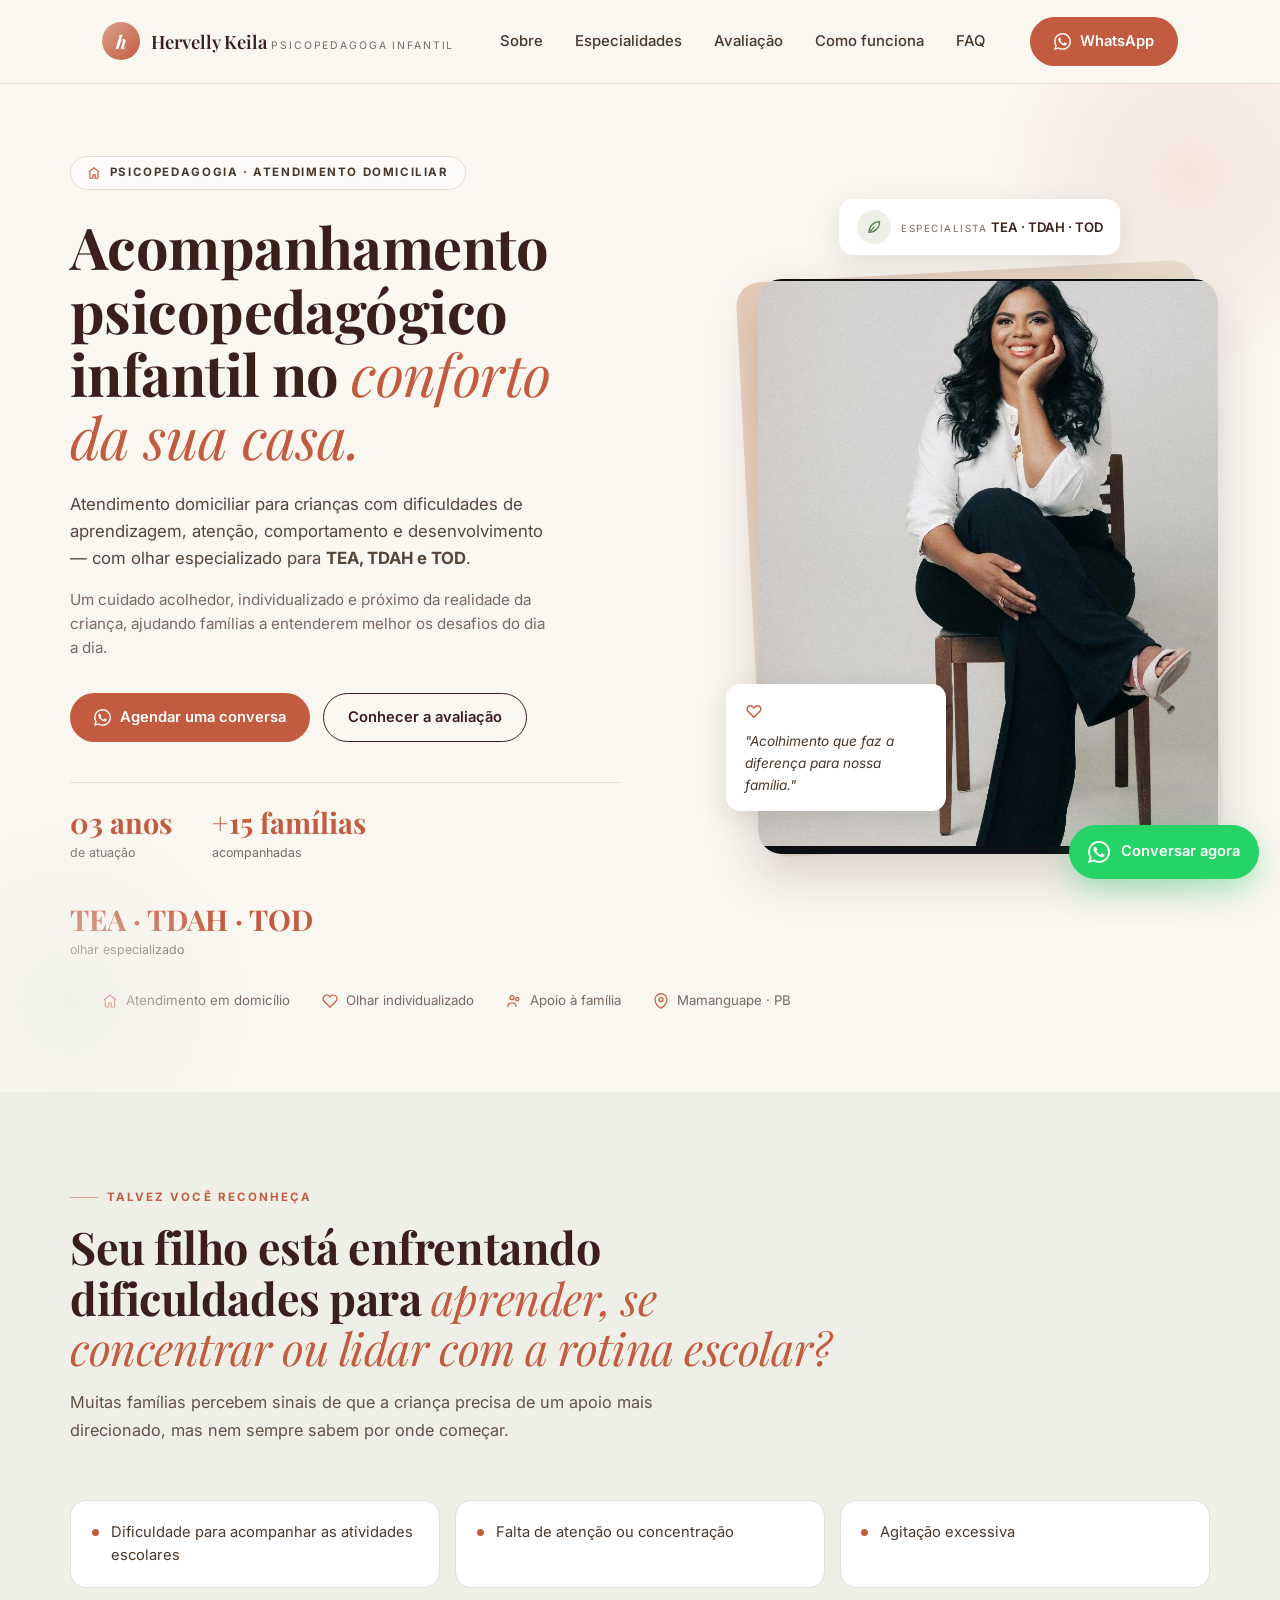
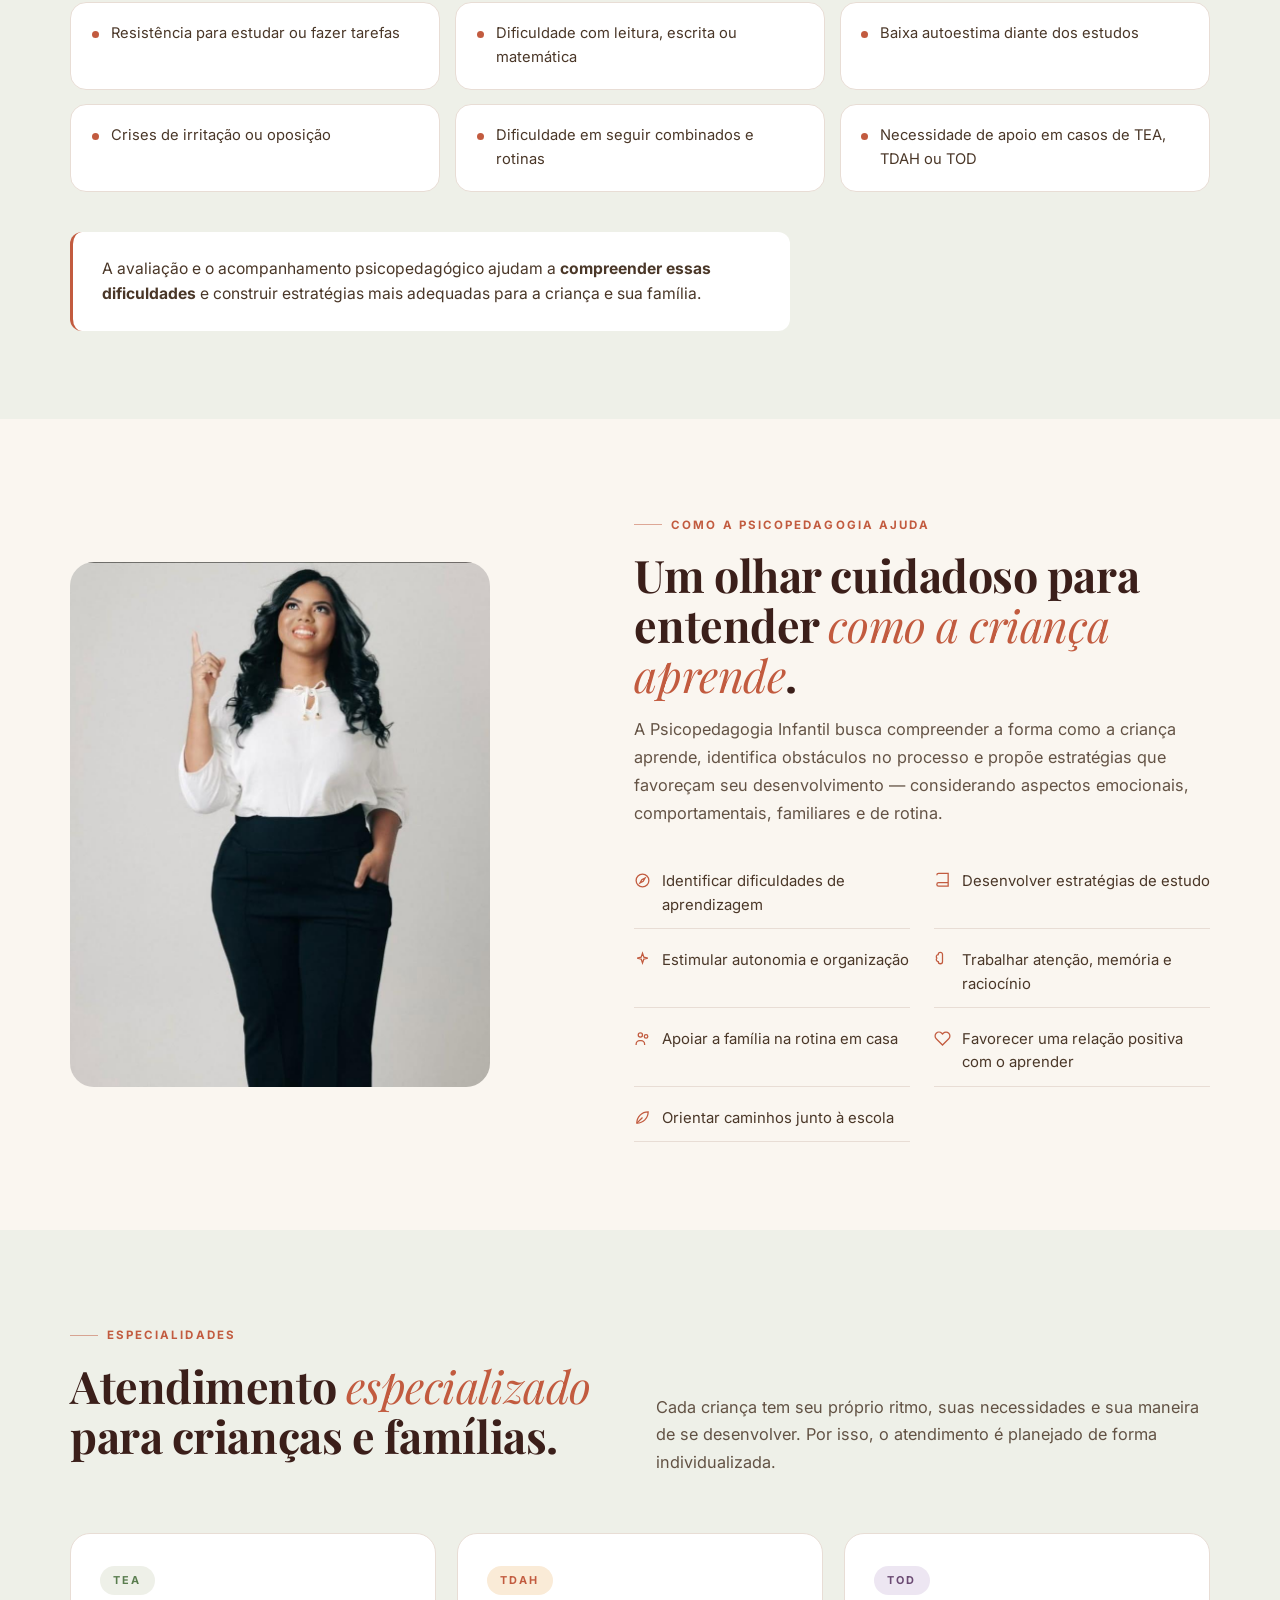
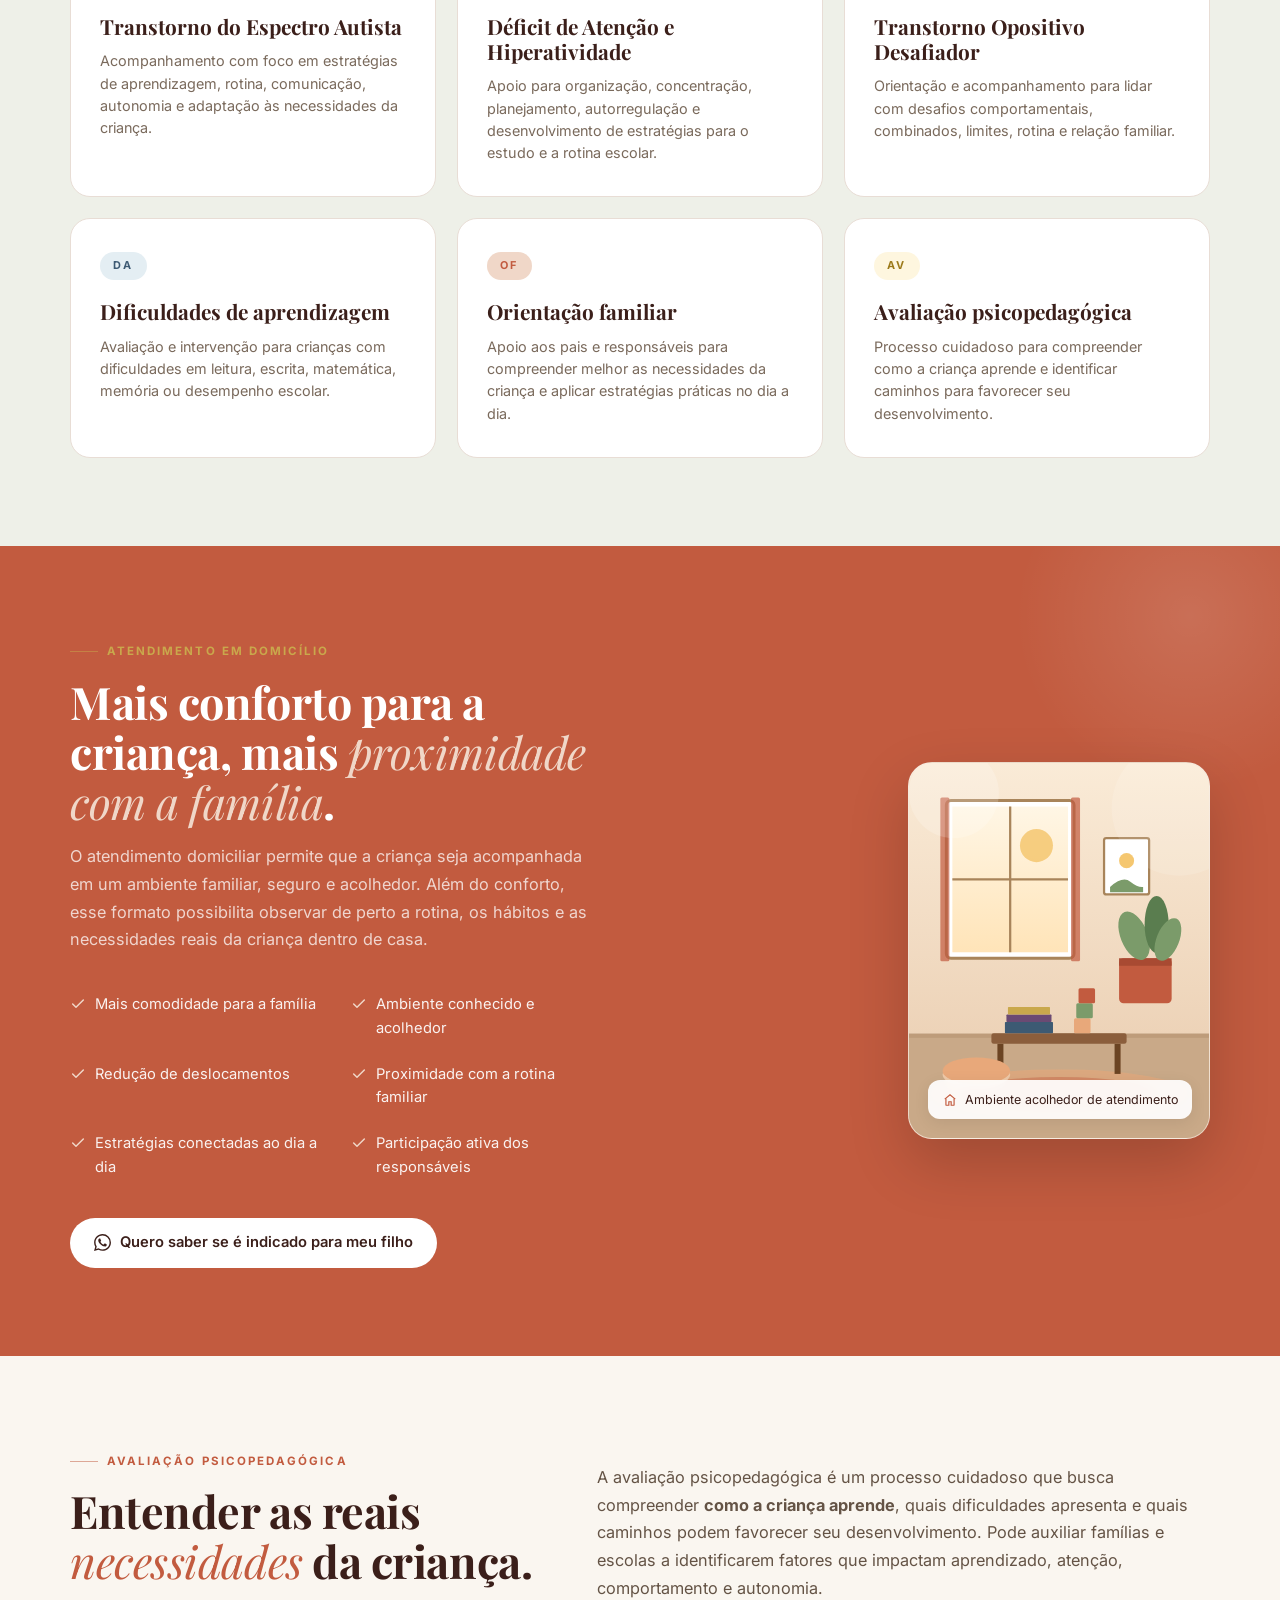
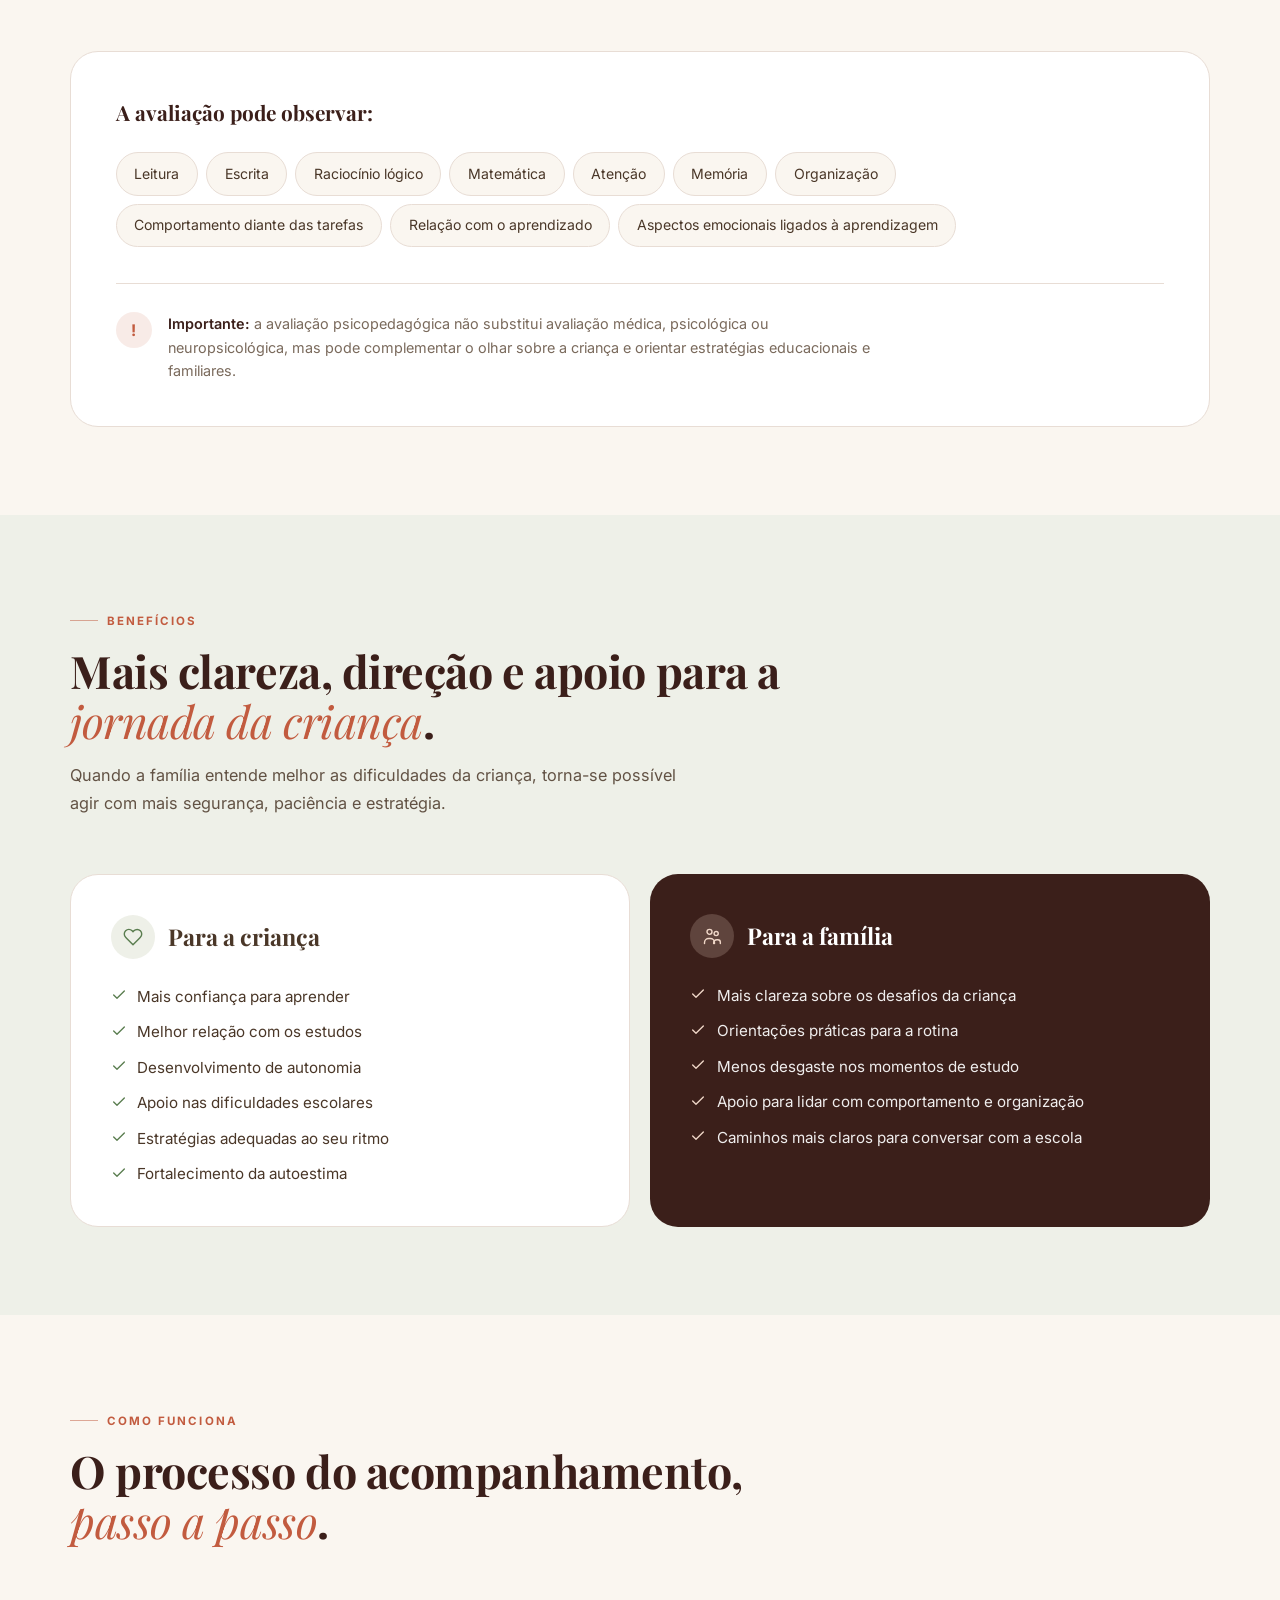
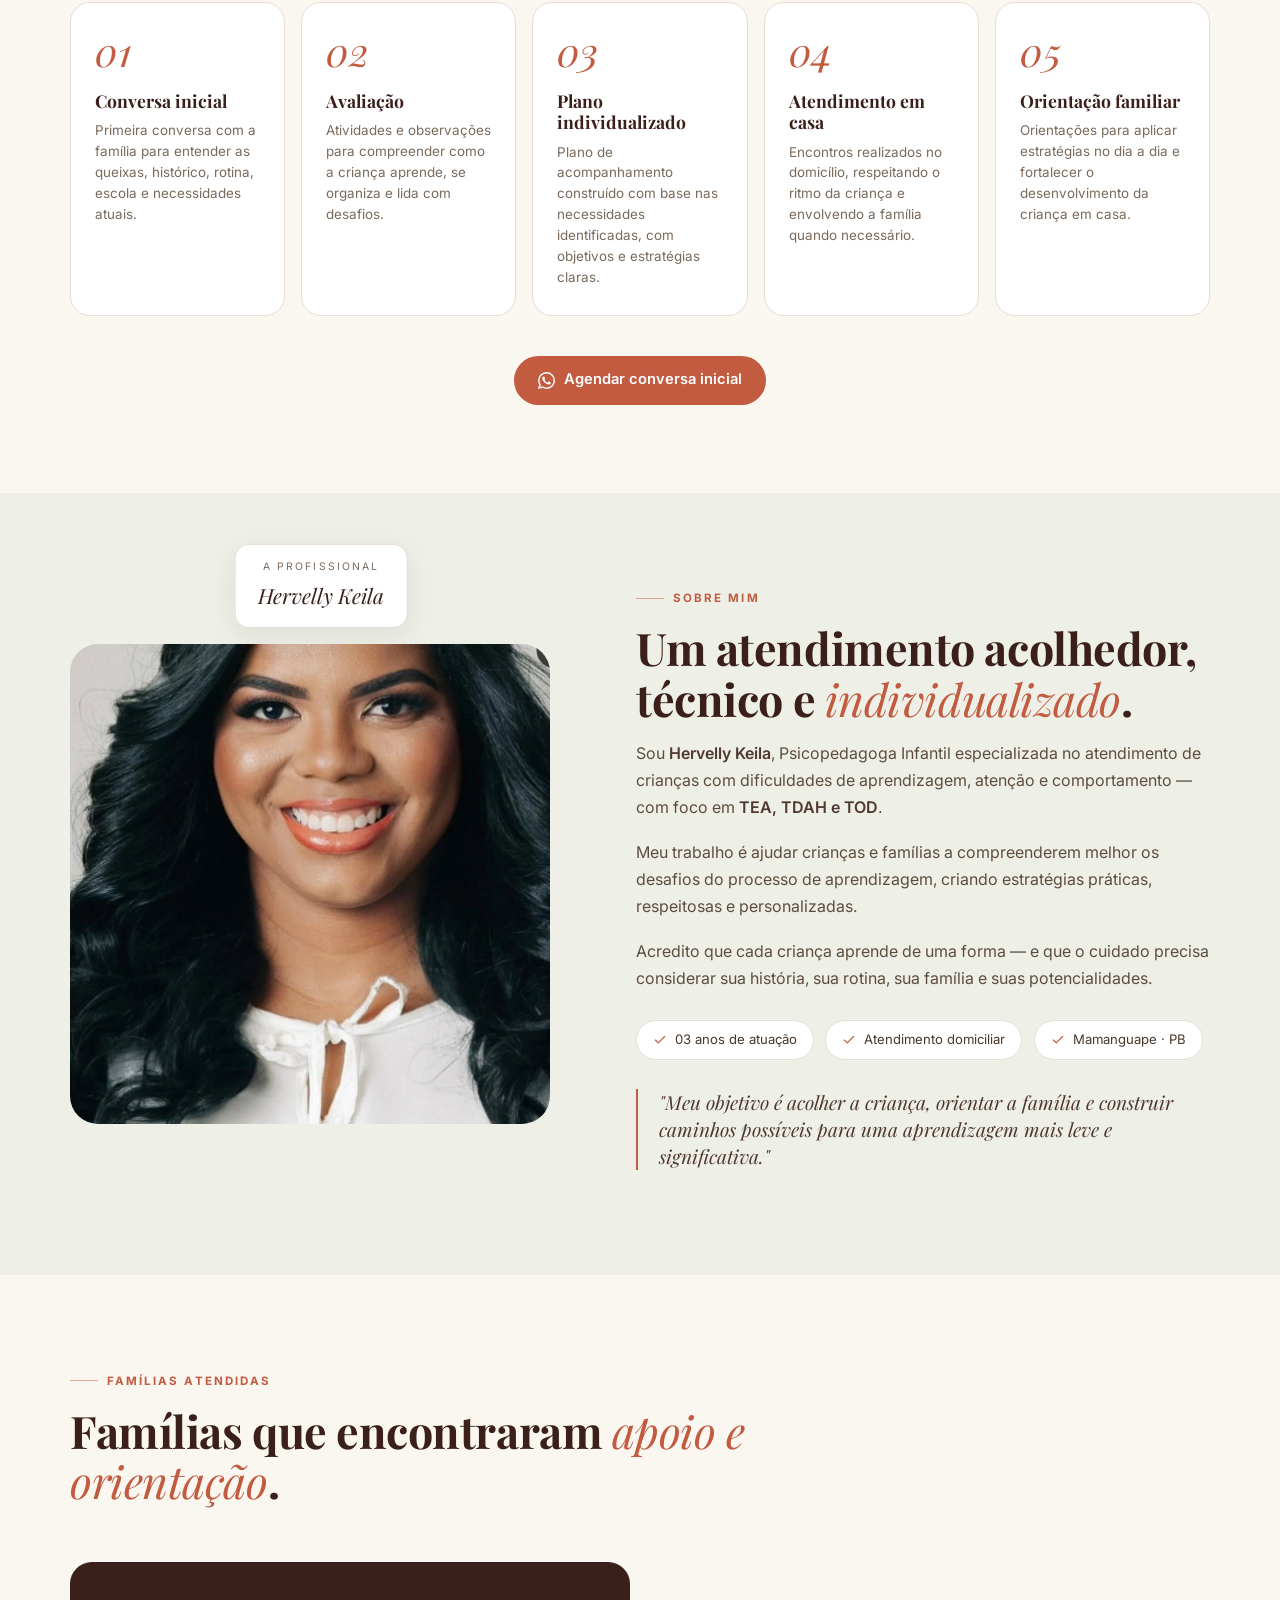
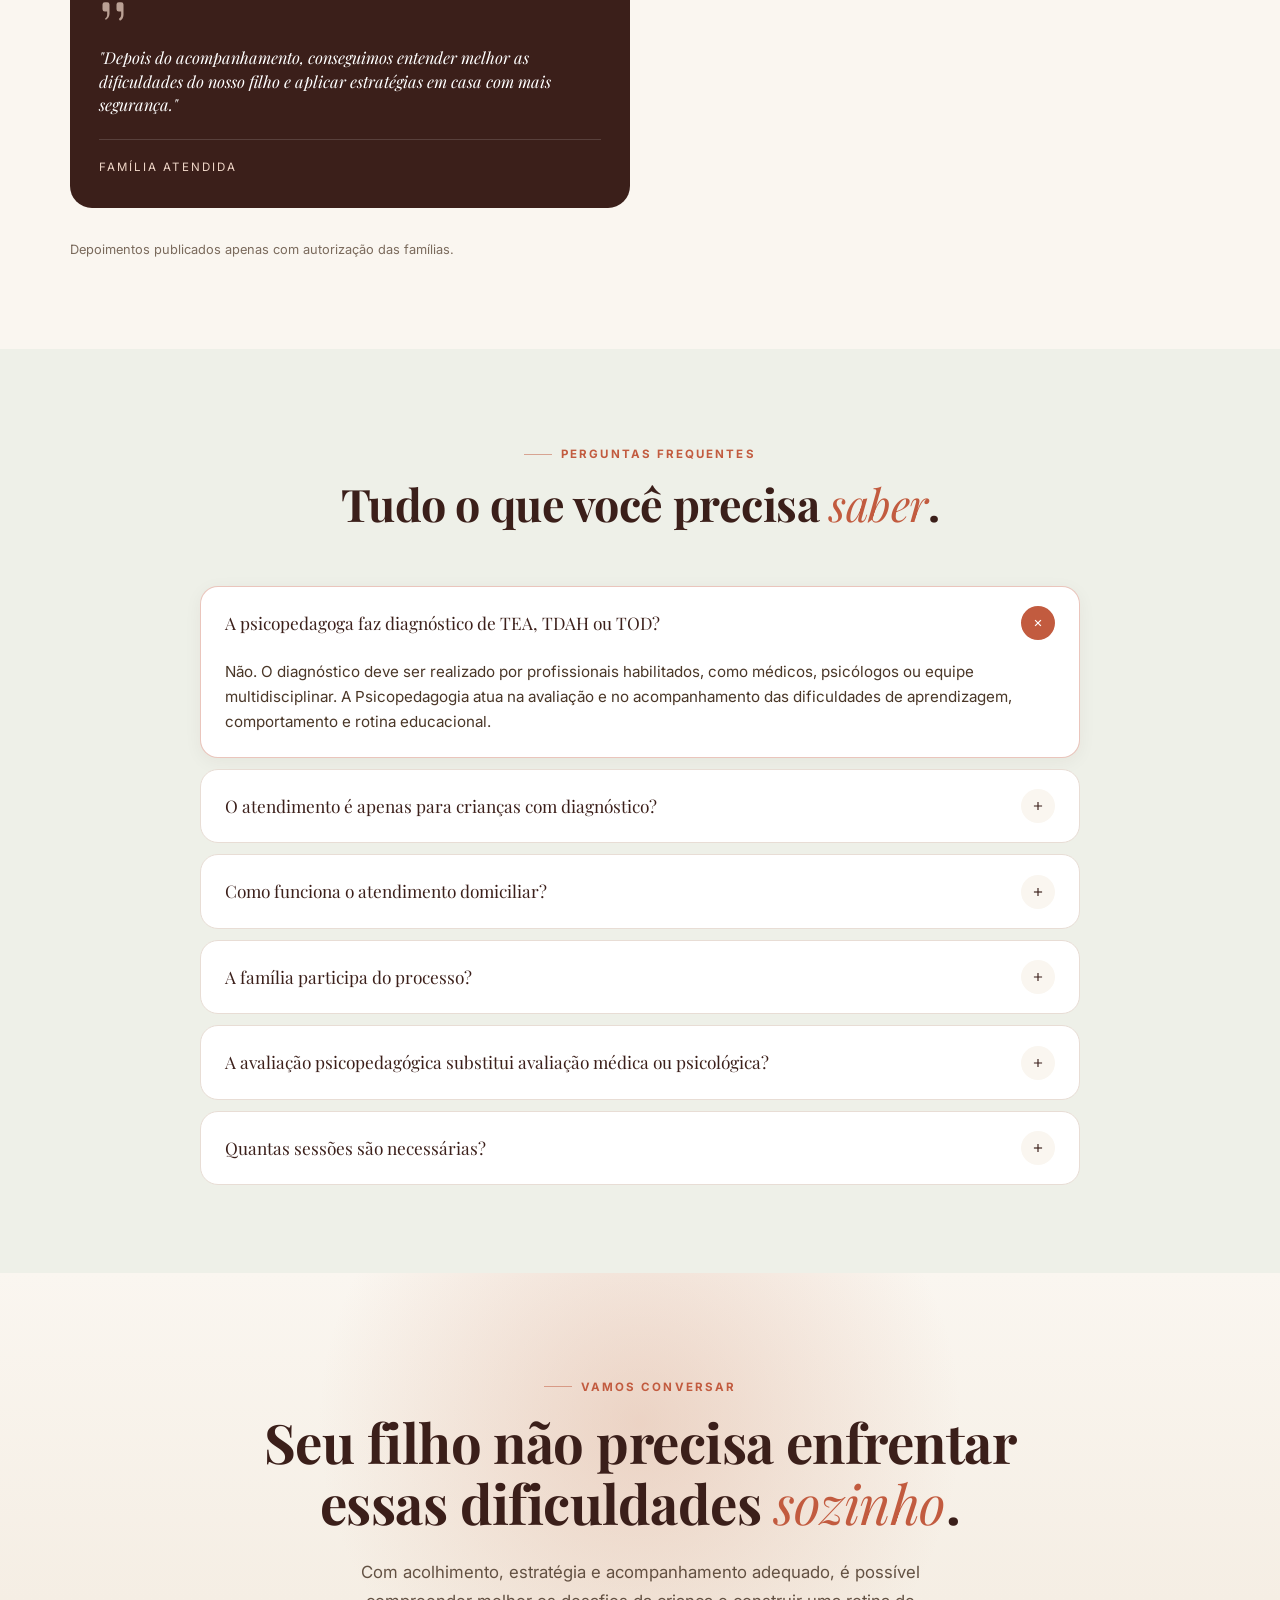
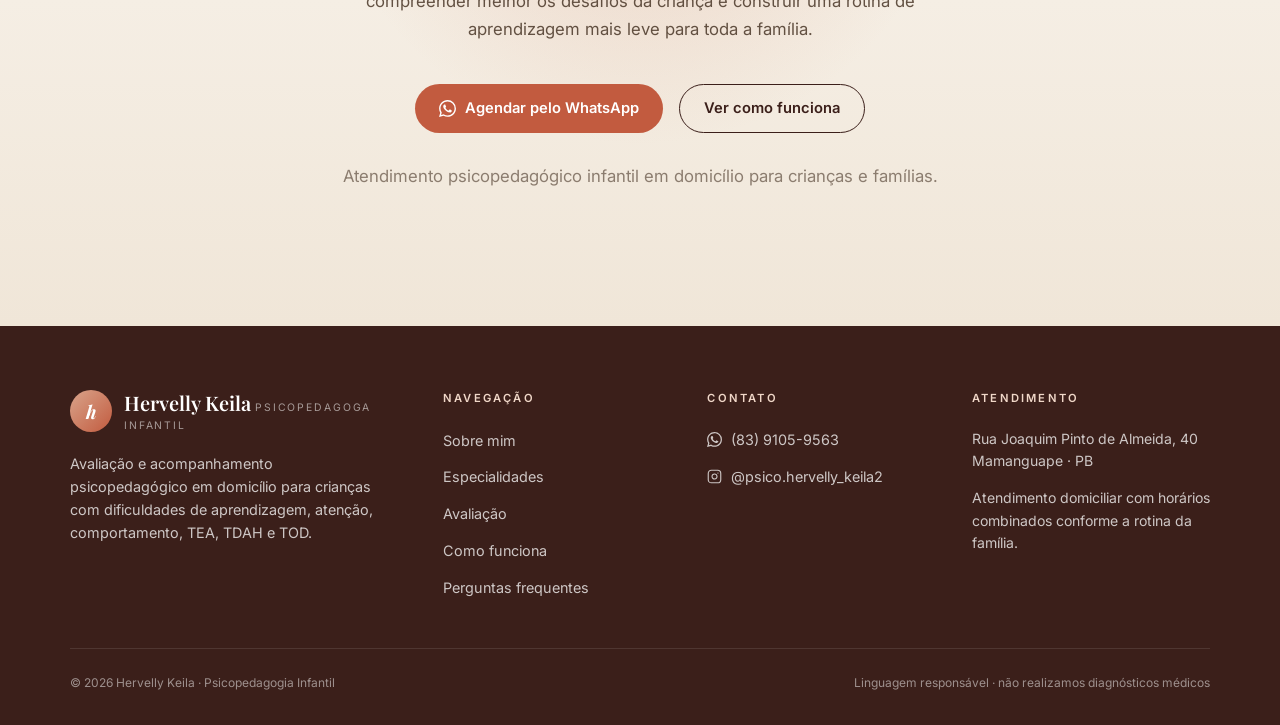
==== index.html @ 0e1b9c21 "Conteúdo: atualiza contador de famílias e remove depoimentos placeholder - Substitui '+ famílias' po" ====
<!DOCTYPE html>
<html lang="pt-BR">
<head>
  <meta charset="UTF-8" />
  <meta name="viewport" content="width=device-width, initial-scale=1.0" />
  <meta name="theme-color" content="#C25B3F" />
  <title>Hervelly Keila — Psicopedagoga Infantil em Domicílio | Mamanguape/PB</title>
  <meta name="description" content="Atendimento psicopedagógico infantil em domicílio para crianças com dificuldades de aprendizagem, TEA, TDAH e TOD. Apoio acolhedor para crianças e famílias em Mamanguape/PB." />
  <link rel="preconnect" href="https://fonts.googleapis.com">
  <link rel="preconnect" href="https://fonts.gstatic.com" crossorigin>
  <link href="https://fonts.googleapis.com/css2?family=Playfair+Display:ital,wght@0,400;0,500;0,700;1,400;1,500&family=Inter:wght@300;400;500;600;700&display=swap" rel="stylesheet" />
  <link rel="stylesheet" href="assets/styles.css" />
</head>
<body>

<!-- ── HEADER ── -->
<header>
  <nav>
    <a class="logo" href="#top">
      <span class="logo-mark">h</span>
      <span class="logo-text">
        <span class="logo-name">Hervelly Keila</span>
        <span class="logo-sub">Psicopedagoga Infantil</span>
      </span>
    </a>
    <ul>
      <li><a href="#sobre">Sobre</a></li>
      <li><a href="#especialidades">Especialidades</a></li>
      <li><a href="#avaliacao">Avaliação</a></li>
      <li><a href="#processo">Como funciona</a></li>
      <li><a href="#faq">FAQ</a></li>
    </ul>
    <a class="btn-primary" href="https://wa.me/558391059563?text=Ol%C3%A1%2C%20gostaria%20de%20saber%20mais%20sobre%20o%20atendimento%20psicopedag%C3%B3gico%20infantil." target="_blank" rel="noopener">
      <svg viewBox="0 0 24 24" fill="currentColor"><path d="M17.472 14.382c-.297-.149-1.758-.867-2.03-.967-.273-.099-.471-.148-.67.15-.197.297-.767.966-.94 1.164-.173.199-.347.223-.644.075-.297-.15-1.255-.463-2.39-1.475-.883-.788-1.48-1.761-1.653-2.059-.173-.297-.018-.458.13-.606.134-.133.298-.347.446-.52.149-.174.198-.298.298-.497.099-.198.05-.371-.025-.52-.075-.149-.669-1.612-.916-2.207-.242-.579-.487-.5-.669-.51-.173-.008-.371-.01-.57-.01-.198 0-.52.074-.792.372-.272.297-1.04 1.016-1.04 2.479 0 1.462 1.065 2.875 1.213 3.074.149.198 2.096 3.2 5.077 4.487.709.306 1.262.489 1.694.625.712.227 1.36.195 1.871.118.571-.085 1.758-.719 2.006-1.413.248-.694.248-1.289.173-1.413-.074-.124-.272-.198-.57-.347m-5.421 7.403h-.004a9.87 9.87 0 01-5.031-1.378l-.361-.214-3.741.982.998-3.648-.235-.374a9.86 9.86 0 01-1.51-5.26c.001-5.45 4.436-9.884 9.888-9.884 2.64 0 5.122 1.03 6.988 2.898a9.825 9.825 0 012.893 6.994c-.003 5.45-4.437 9.884-9.885 9.884m8.413-18.297A11.815 11.815 0 0012.05 0C5.495 0 .16 5.335.157 11.892c0 2.096.547 4.142 1.588 5.945L.057 24l6.305-1.654a11.882 11.882 0 005.683 1.448h.005c6.554 0 11.89-5.335 11.893-11.893a11.821 11.821 0 00-3.48-8.413z"/></svg>
      WhatsApp
    </a>
    <button class="menu-toggle" id="menuToggle" aria-label="Abrir menu">
      <svg viewBox="0 0 24 24" fill="none" stroke="currentColor" stroke-width="1.8" stroke-linecap="round"><line x1="4" y1="8" x2="20" y2="8"/><line x1="4" y1="16" x2="20" y2="16"/></svg>
    </button>
  </nav>
</header>

<!-- ── MOBILE MENU ── -->
<div class="mobile-menu" id="mobileMenu">
  <div class="mobile-menu-head">
    <span class="logo-name" style="font-family:'Playfair Display',serif;font-size:1.4rem;color:var(--dark);font-style:italic;">Hervelly Keila</span>
    <button class="menu-toggle" id="menuClose" aria-label="Fechar menu">
      <svg viewBox="0 0 24 24" fill="none" stroke="currentColor" stroke-width="1.8" stroke-linecap="round"><line x1="6" y1="6" x2="18" y2="18"/><line x1="18" y1="6" x2="6" y2="18"/></svg>
    </button>
  </div>
  <ul>
    <li><a href="#sobre" data-close>Sobre</a></li>
    <li><a href="#especialidades" data-close>Especialidades</a></li>
    <li><a href="#avaliacao" data-close>Avaliação</a></li>
    <li><a href="#processo" data-close>Como funciona</a></li>
    <li><a href="#faq" data-close>FAQ</a></li>
  </ul>
  <a class="btn-primary" href="https://wa.me/558391059563?text=Ol%C3%A1%2C%20gostaria%20de%20saber%20mais%20sobre%20o%20atendimento%20psicopedag%C3%B3gico%20infantil." target="_blank" rel="noopener" style="justify-content:center;">
    <svg viewBox="0 0 24 24" fill="currentColor"><path d="M17.472 14.382c-.297-.149-1.758-.867-2.03-.967-.273-.099-.471-.148-.67.15-.197.297-.767.966-.94 1.164-.173.199-.347.223-.644.075-.297-.15-1.255-.463-2.39-1.475-.883-.788-1.48-1.761-1.653-2.059-.173-.297-.018-.458.13-.606.134-.133.298-.347.446-.52.149-.174.198-.298.298-.497.099-.198.05-.371-.025-.52-.075-.149-.669-1.612-.916-2.207-.242-.579-.487-.5-.669-.51-.173-.008-.371-.01-.57-.01-.198 0-.52.074-.792.372-.272.297-1.04 1.016-1.04 2.479 0 1.462 1.065 2.875 1.213 3.074.149.198 2.096 3.2 5.077 4.487.709.306 1.262.489 1.694.625.712.227 1.36.195 1.871.118.571-.085 1.758-.719 2.006-1.413.248-.694.248-1.289.173-1.413-.074-.124-.272-.198-.57-.347m-5.421 7.403h-.004a9.87 9.87 0 01-5.031-1.378l-.361-.214-3.741.982.998-3.648-.235-.374a9.86 9.86 0 01-1.51-5.26c.001-5.45 4.436-9.884 9.888-9.884 2.64 0 5.122 1.03 6.988 2.898a9.825 9.825 0 012.893 6.994c-.003 5.45-4.437 9.884-9.885 9.884m8.413-18.297A11.815 11.815 0 0012.05 0C5.495 0 .16 5.335.157 11.892c0 2.096.547 4.142 1.588 5.945L.057 24l6.305-1.654a11.882 11.882 0 005.683 1.448h.005c6.554 0 11.89-5.335 11.893-11.893a11.821 11.821 0 00-3.48-8.413z"/></svg>
    Conversar no WhatsApp
  </a>
</div>

<!-- ── HERO ── -->
<section id="hero">
  <a id="top"></a>
  <div class="hero-inner">
    <div class="hero-text">
      <span class="hero-badge">
        <svg viewBox="0 0 24 24" fill="none" stroke="currentColor" stroke-width="1.8"><path d="M3 10.5L12 3l9 7.5"/><path d="M5 9.5V20a1 1 0 001 1h4v-6h4v6h4a1 1 0 001-1V9.5"/></svg>
        Psicopedagogia · Atendimento Domiciliar
      </span>
      <h1>Acompanhamento psicopedagógico infantil no <span class="highlight">conforto da sua casa.</span></h1>
      <p class="hero-desc">
        Atendimento domiciliar para crianças com dificuldades de aprendizagem, atenção, comportamento e desenvolvimento — com olhar especializado para <strong>TEA, TDAH e TOD</strong>.
      </p>
      <p class="hero-sub">
        Um cuidado acolhedor, individualizado e próximo da realidade da criança, ajudando famílias a entenderem melhor os desafios do dia a dia.
      </p>
      <div class="hero-buttons">
        <a class="btn-primary" href="https://wa.me/558391059563?text=Ol%C3%A1%2C%20gostaria%20de%20saber%20mais%20sobre%20o%20atendimento%20psicopedag%C3%B3gico%20infantil." target="_blank" rel="noopener">
          <svg viewBox="0 0 24 24" fill="currentColor"><path d="M17.472 14.382c-.297-.149-1.758-.867-2.03-.967-.273-.099-.471-.148-.67.15-.197.297-.767.966-.94 1.164-.173.199-.347.223-.644.075-.297-.15-1.255-.463-2.39-1.475-.883-.788-1.48-1.761-1.653-2.059-.173-.297-.018-.458.13-.606.134-.133.298-.347.446-.52.149-.174.198-.298.298-.497.099-.198.05-.371-.025-.52-.075-.149-.669-1.612-.916-2.207-.242-.579-.487-.5-.669-.51-.173-.008-.371-.01-.57-.01-.198 0-.52.074-.792.372-.272.297-1.04 1.016-1.04 2.479 0 1.462 1.065 2.875 1.213 3.074.149.198 2.096 3.2 5.077 4.487.709.306 1.262.489 1.694.625.712.227 1.36.195 1.871.118.571-.085 1.758-.719 2.006-1.413.248-.694.248-1.289.173-1.413-.074-.124-.272-.198-.57-.347m-5.421 7.403h-.004a9.87 9.87 0 01-5.031-1.378l-.361-.214-3.741.982.998-3.648-.235-.374a9.86 9.86 0 01-1.51-5.26c.001-5.45 4.436-9.884 9.888-9.884 2.64 0 5.122 1.03 6.988 2.898a9.825 9.825 0 012.893 6.994c-.003 5.45-4.437 9.884-9.885 9.884m8.413-18.297A11.815 11.815 0 0012.05 0C5.495 0 .16 5.335.157 11.892c0 2.096.547 4.142 1.588 5.945L.057 24l6.305-1.654a11.882 11.882 0 005.683 1.448h.005c6.554 0 11.89-5.335 11.893-11.893a11.821 11.821 0 00-3.48-8.413z"/></svg>
          Agendar uma conversa
        </a>
        <a class="btn-outline" href="#avaliacao">Conhecer a avaliação</a>
      </div>
      <div class="hero-stats">
        <div>
          <span class="stat-number">03 anos</span>
          <span class="stat-label">de atuação</span>
        </div>
        <div>
          <span class="stat-number">+15 famílias</span>
          <span class="stat-label">acompanhadas</span>
        </div>
        <div>
          <span class="stat-number">TEA · TDAH · TOD</span>
          <span class="stat-label">olhar especializado</span>
        </div>
      </div>
    </div>

    <div class="hero-image-wrap">
      <div class="hero-image-frame">
        <img src="assets/hervely-sentada.jpeg" alt="Hervelly Keila — Psicopedagoga Infantil" />
        <div class="hero-tag-card">
          <span class="hero-tag-icon">
            <svg viewBox="0 0 24 24" fill="none" stroke="currentColor" stroke-width="1.8"><path d="M4 20c0-9 7-16 16-16 0 9-7 16-16 16z"/><path d="M4 20l8-8"/></svg>
          </span>
          <span class="hero-tag-text">
            <span class="hero-tag-eyebrow">Especialista</span>
            <span class="hero-tag-title">TEA · TDAH · TOD</span>
          </span>
        </div>
        <div class="hero-quote">
          <span class="hero-quote-icon">♡</span>
          "Acolhimento que faz a diferença para nossa família."
        </div>
      </div>
    </div>
  </div>
  <div class="container hero-trust">
    <span><svg viewBox="0 0 24 24" fill="none" stroke="currentColor" stroke-width="1.8"><path d="M3 10.5L12 3l9 7.5"/><path d="M5 9.5V20a1 1 0 001 1h4v-6h4v6h4a1 1 0 001-1V9.5"/></svg> Atendimento em domicílio</span>
    <span><svg viewBox="0 0 24 24" fill="none" stroke="currentColor" stroke-width="1.8"><path d="M20.84 4.61a5.5 5.5 0 00-7.78 0L12 5.67l-1.06-1.06a5.5 5.5 0 00-7.78 7.78l1.06 1.06L12 21.23l7.78-7.78 1.06-1.06a5.5 5.5 0 000-7.78z"/></svg> Olhar individualizado</span>
    <span><svg viewBox="0 0 24 24" fill="none" stroke="currentColor" stroke-width="1.8"><circle cx="9" cy="7" r="3"/><circle cx="17" cy="9" r="2.5"/><path d="M3 21v-1a5 5 0 015-5h2a5 5 0 015 5v1"/></svg> Apoio à família</span>
    <span><svg viewBox="0 0 24 24" fill="none" stroke="currentColor" stroke-width="1.8"><path d="M21 10c0 7-9 13-9 13s-9-6-9-13a9 9 0 0118 0z"/><circle cx="12" cy="10" r="3"/></svg> Mamanguape · PB</span>
  </div>
</section>

<!-- ── DORES ── -->
<section class="alt">
  <div class="section-inner">
    <div class="section-header" style="max-width:780px;">
      <span class="section-label">Talvez você reconheça</span>
      <h2>Seu filho está enfrentando dificuldades para <em>aprender, se concentrar ou lidar com a rotina escolar?</em></h2>
      <p class="section-intro">Muitas famílias percebem sinais de que a criança precisa de um apoio mais direcionado, mas nem sempre sabem por onde começar.</p>
    </div>
    <div class="pain-grid">
      <div class="pain-card"><p>Dificuldade para acompanhar as atividades escolares</p></div>
      <div class="pain-card"><p>Falta de atenção ou concentração</p></div>
      <div class="pain-card"><p>Agitação excessiva</p></div>
      <div class="pain-card"><p>Resistência para estudar ou fazer tarefas</p></div>
      <div class="pain-card"><p>Dificuldade com leitura, escrita ou matemática</p></div>
      <div class="pain-card"><p>Baixa autoestima diante dos estudos</p></div>
      <div class="pain-card"><p>Crises de irritação ou oposição</p></div>
      <div class="pain-card"><p>Dificuldade em seguir combinados e rotinas</p></div>
      <div class="pain-card"><p>Necessidade de apoio em casos de TEA, TDAH ou TOD</p></div>
    </div>
    <div class="pain-closing">
      A avaliação e o acompanhamento psicopedagógico ajudam a <strong>compreender essas dificuldades</strong> e construir estratégias mais adequadas para a criança e sua família.
    </div>
  </div>
</section>

<!-- ── COMO AJUDA ── -->
<section>
  <div class="section-inner help-inner">
    <div class="help-img-wrap">
      <img src="assets/hervely-aponta.jpeg" alt="Hervelly Keila em atendimento" />
    </div>
    <div>
      <span class="section-label">Como a psicopedagogia ajuda</span>
      <h2>Um olhar cuidadoso para entender <em>como a criança aprende</em>.</h2>
      <p class="section-intro">A Psicopedagogia Infantil busca compreender a forma como a criança aprende, identifica obstáculos no processo e propõe estratégias que favoreçam seu desenvolvimento — considerando aspectos emocionais, comportamentais, familiares e de rotina.</p>
      <ul class="help-list">
        <li><svg viewBox="0 0 24 24" fill="none" stroke="currentColor" stroke-width="1.8"><circle cx="12" cy="12" r="9"/><polygon points="15.5 8.5 11 11 8.5 15.5 13 13"/></svg> Identificar dificuldades de aprendizagem</li>
        <li><svg viewBox="0 0 24 24" fill="none" stroke="currentColor" stroke-width="1.8"><path d="M4 4.5A2.5 2.5 0 016.5 2H20v18H6.5a2.5 2.5 0 010-5H20"/></svg> Desenvolver estratégias de estudo</li>
        <li><svg viewBox="0 0 24 24" fill="none" stroke="currentColor" stroke-width="1.8"><path d="M12 3l1.9 5.6L19.5 10l-5.6 1.4L12 17l-1.9-5.6L4.5 10l5.6-1.4z"/></svg> Estimular autonomia e organização</li>
        <li><svg viewBox="0 0 24 24" fill="none" stroke="currentColor" stroke-width="1.8"><path d="M12 5a3 3 0 00-3-3 3 3 0 00-3 3 3 3 0 00-2 5 3 3 0 002 5 3 3 0 003 3 3 3 0 003-3V5z"/></svg> Trabalhar atenção, memória e raciocínio</li>
        <li><svg viewBox="0 0 24 24" fill="none" stroke="currentColor" stroke-width="1.8"><circle cx="9" cy="7" r="3"/><circle cx="17" cy="9" r="2.5"/><path d="M3 21v-1a5 5 0 015-5h2a5 5 0 015 5v1"/></svg> Apoiar a família na rotina em casa</li>
        <li><svg viewBox="0 0 24 24" fill="none" stroke="currentColor" stroke-width="1.8"><path d="M20.84 4.61a5.5 5.5 0 00-7.78 0L12 5.67l-1.06-1.06a5.5 5.5 0 00-7.78 7.78l1.06 1.06L12 21.23l7.78-7.78 1.06-1.06a5.5 5.5 0 000-7.78z"/></svg> Favorecer uma relação positiva com o aprender</li>
        <li><svg viewBox="0 0 24 24" fill="none" stroke="currentColor" stroke-width="1.8"><path d="M4 20c0-9 7-16 16-16 0 9-7 16-16 16z"/><path d="M4 20l8-8"/></svg> Orientar caminhos junto à escola</li>
      </ul>
    </div>
  </div>
</section>

<!-- ── ESPECIALIDADES ── -->
<section id="especialidades" class="alt">
  <div class="section-inner">
    <div class="section-header section-header--split">
      <div>
        <span class="section-label">Especialidades</span>
        <h2>Atendimento <em>especializado</em> para crianças e famílias.</h2>
      </div>
      <p class="section-intro">Cada criança tem seu próprio ritmo, suas necessidades e sua maneira de se desenvolver. Por isso, o atendimento é planejado de forma individualizada.</p>
    </div>
    <div class="specialties-grid">
      <article class="specialty-card">
        <span class="specialty-tag" style="background:var(--sage);color:#5a7d4f;">TEA</span>
        <h3>Transtorno do Espectro Autista</h3>
        <p>Acompanhamento com foco em estratégias de aprendizagem, rotina, comunicação, autonomia e adaptação às necessidades da criança.</p>
      </article>
      <article class="specialty-card">
        <span class="specialty-tag" style="background:#FAEBD7;color:var(--terracota);">TDAH</span>
        <h3>Déficit de Atenção e Hiperatividade</h3>
        <p>Apoio para organização, concentração, planejamento, autorregulação e desenvolvimento de estratégias para o estudo e a rotina escolar.</p>
      </article>
      <article class="specialty-card">
        <span class="specialty-tag" style="background:var(--lilac);color:#6b4a73;">TOD</span>
        <h3>Transtorno Opositivo Desafiador</h3>
        <p>Orientação e acompanhamento para lidar com desafios comportamentais, combinados, limites, rotina e relação familiar.</p>
      </article>
      <article class="specialty-card">
        <span class="specialty-tag" style="background:var(--babyblue);color:#3d5a73;">DA</span>
        <h3>Dificuldades de aprendizagem</h3>
        <p>Avaliação e intervenção para crianças com dificuldades em leitura, escrita, matemática, memória ou desempenho escolar.</p>
      </article>
      <article class="specialty-card">
        <span class="specialty-tag" style="background:#f0d7c8;color:var(--terracota);">OF</span>
        <h3>Orientação familiar</h3>
        <p>Apoio aos pais e responsáveis para compreender melhor as necessidades da criança e aplicar estratégias práticas no dia a dia.</p>
      </article>
      <article class="specialty-card">
        <span class="specialty-tag" style="background:#fef6df;color:#9c7a1a;">AV</span>
        <h3>Avaliação psicopedagógica</h3>
        <p>Processo cuidadoso para compreender como a criança aprende e identificar caminhos para favorecer seu desenvolvimento.</p>
      </article>
    </div>
  </div>
</section>

<!-- ── DOMICILIAR ── -->
<section id="domicilio">
  <div class="section-inner">
    <div class="home-grid">
      <div>
        <span class="section-label">Atendimento em domicílio</span>
        <h2>Mais conforto para a criança, mais <em>proximidade com a família</em>.</h2>
        <p class="section-intro">O atendimento domiciliar permite que a criança seja acompanhada em um ambiente familiar, seguro e acolhedor. Além do conforto, esse formato possibilita observar de perto a rotina, os hábitos e as necessidades reais da criança dentro de casa.</p>
        <ul class="home-benefits">
          <li><svg viewBox="0 0 24 24" fill="none" stroke="currentColor" stroke-width="2.2" stroke-linecap="round" stroke-linejoin="round"><polyline points="20 6 9 17 4 12"/></svg> Mais comodidade para a família</li>
          <li><svg viewBox="0 0 24 24" fill="none" stroke="currentColor" stroke-width="2.2" stroke-linecap="round" stroke-linejoin="round"><polyline points="20 6 9 17 4 12"/></svg> Ambiente conhecido e acolhedor</li>
          <li><svg viewBox="0 0 24 24" fill="none" stroke="currentColor" stroke-width="2.2" stroke-linecap="round" stroke-linejoin="round"><polyline points="20 6 9 17 4 12"/></svg> Redução de deslocamentos</li>
          <li><svg viewBox="0 0 24 24" fill="none" stroke="currentColor" stroke-width="2.2" stroke-linecap="round" stroke-linejoin="round"><polyline points="20 6 9 17 4 12"/></svg> Proximidade com a rotina familiar</li>
          <li><svg viewBox="0 0 24 24" fill="none" stroke="currentColor" stroke-width="2.2" stroke-linecap="round" stroke-linejoin="round"><polyline points="20 6 9 17 4 12"/></svg> Estratégias conectadas ao dia a dia</li>
          <li><svg viewBox="0 0 24 24" fill="none" stroke="currentColor" stroke-width="2.2" stroke-linecap="round" stroke-linejoin="round"><polyline points="20 6 9 17 4 12"/></svg> Participação ativa dos responsáveis</li>
        </ul>
        <a class="btn-primary home-cta" href="https://wa.me/558391059563?text=Ol%C3%A1%2C%20gostaria%20de%20saber%20se%20o%20atendimento%20domiciliar%20%C3%A9%20indicado%20para%20meu%20filho." target="_blank" rel="noopener">
          <svg viewBox="0 0 24 24" fill="currentColor"><path d="M17.472 14.382c-.297-.149-1.758-.867-2.03-.967-.273-.099-.471-.148-.67.15-.197.297-.767.966-.94 1.164-.173.199-.347.223-.644.075-.297-.15-1.255-.463-2.39-1.475-.883-.788-1.48-1.761-1.653-2.059-.173-.297-.018-.458.13-.606.134-.133.298-.347.446-.52.149-.174.198-.298.298-.497.099-.198.05-.371-.025-.52-.075-.149-.669-1.612-.916-2.207-.242-.579-.487-.5-.669-.51-.173-.008-.371-.01-.57-.01-.198 0-.52.074-.792.372-.272.297-1.04 1.016-1.04 2.479 0 1.462 1.065 2.875 1.213 3.074.149.198 2.096 3.2 5.077 4.487.709.306 1.262.489 1.694.625.712.227 1.36.195 1.871.118.571-.085 1.758-.719 2.006-1.413.248-.694.248-1.289.173-1.413-.074-.124-.272-.198-.57-.347m-5.421 7.403h-.004a9.87 9.87 0 01-5.031-1.378l-.361-.214-3.741.982.998-3.648-.235-.374a9.86 9.86 0 01-1.51-5.26c.001-5.45 4.436-9.884 9.888-9.884 2.64 0 5.122 1.03 6.988 2.898a9.825 9.825 0 012.893 6.994c-.003 5.45-4.437 9.884-9.885 9.884m8.413-18.297A11.815 11.815 0 0012.05 0C5.495 0 .16 5.335.157 11.892c0 2.096.547 4.142 1.588 5.945L.057 24l6.305-1.654a11.882 11.882 0 005.683 1.448h.005c6.554 0 11.89-5.335 11.893-11.893a11.821 11.821 0 00-3.48-8.413z"/></svg>
          Quero saber se é indicado para meu filho
        </a>
      </div>
      <div class="home-illustration" role="img" aria-label="Ilustração de ambiente acolhedor de atendimento em casa">
        <svg viewBox="0 0 400 500" preserveAspectRatio="xMidYMid slice" xmlns="http://www.w3.org/2000/svg">
          <rect x="0" y="360" width="400" height="140" fill="#C9A988"/>
          <rect x="0" y="360" width="400" height="6" fill="#B89572" opacity="0.6"/>
          <rect x="0" y="0" width="400" height="360" fill="url(#wall)"/>
          <defs>
            <linearGradient id="wall" x1="0" y1="0" x2="0" y2="1">
              <stop offset="0%" stop-color="#FAEBD7"/>
              <stop offset="100%" stop-color="#EDD3B8"/>
            </linearGradient>
            <linearGradient id="window" x1="0" y1="0" x2="0" y2="1">
              <stop offset="0%" stop-color="#FFF6E5"/>
              <stop offset="100%" stop-color="#FFE4B8"/>
            </linearGradient>
          </defs>
          <rect x="50" y="50" width="170" height="210" rx="6" fill="#FFFFFF" stroke="#A8845A" stroke-width="4"/>
          <rect x="58" y="58" width="154" height="194" fill="url(#window)"/>
          <line x1="135" y1="58" x2="135" y2="252" stroke="#A8845A" stroke-width="3"/>
          <line x1="58" y1="155" x2="212" y2="155" stroke="#A8845A" stroke-width="3"/>
          <circle cx="170" cy="110" r="22" fill="#F5C770" opacity="0.85"/>
          <rect x="42" y="46" width="12" height="218" fill="#C25B3F" opacity="0.7" rx="2"/>
          <rect x="216" y="46" width="12" height="218" fill="#C25B3F" opacity="0.7" rx="2"/>
          <rect x="280" y="260" width="70" height="60" rx="6" fill="#C25B3F"/>
          <rect x="280" y="260" width="70" height="10" fill="#A84A32"/>
          <ellipse cx="300" cy="230" rx="18" ry="34" fill="#7B9B6A" transform="rotate(-22 300 230)"/>
          <ellipse cx="330" cy="215" rx="16" ry="38" fill="#5A7D4F"/>
          <ellipse cx="345" cy="235" rx="15" ry="30" fill="#7B9B6A" transform="rotate(22 345 235)"/>
          <ellipse cx="200" cy="440" rx="170" ry="32" fill="#E8A87A" opacity="0.6"/>
          <ellipse cx="200" cy="440" rx="130" ry="22" fill="#C25B3F" opacity="0.4"/>
          <rect x="110" y="360" width="180" height="14" rx="3" fill="#8B5E3C"/>
          <rect x="118" y="374" width="8" height="40" fill="#6B4423"/>
          <rect x="274" y="374" width="8" height="40" fill="#6B4423"/>
          <rect x="130" y="335" width="60" height="10" rx="1" fill="#6B4A73"/>
          <rect x="132" y="325" width="56" height="10" rx="1" fill="#C9A84C"/>
          <rect x="128" y="345" width="64" height="15" rx="1" fill="#3D5A73"/>
          <rect x="220" y="340" width="22" height="20" rx="2" fill="#E8A87A"/>
          <rect x="223" y="320" width="22" height="20" rx="2" fill="#7B9B6A"/>
          <rect x="226" y="300" width="22" height="20" rx="2" fill="#C25B3F"/>
          <rect x="260" y="100" width="60" height="75" rx="3" fill="#FFFFFF" stroke="#A8845A" stroke-width="3"/>
          <circle cx="290" cy="130" r="10" fill="#F5C770"/>
          <path d="M 268 165 Q 285 150, 295 158 T 312 165 L 312 172 L 268 172 Z" fill="#7B9B6A"/>
          <ellipse cx="90" cy="415" rx="45" ry="18" fill="#EDC9A8"/>
          <ellipse cx="90" cy="410" rx="45" ry="18" fill="#E8A87A"/>
          <circle cx="60" cy="40" r="60" fill="#FFFFFF" opacity="0.18"/>
          <circle cx="360" cy="60" r="90" fill="#FFFFFF" opacity="0.12"/>
        </svg>
        <span class="scene-caption">
          <svg viewBox="0 0 24 24" fill="none" stroke="currentColor" stroke-width="1.8"><path d="M3 10.5L12 3l9 7.5"/><path d="M5 9.5V20a1 1 0 001 1h4v-6h4v6h4a1 1 0 001-1V9.5"/></svg>
          Ambiente acolhedor de atendimento
        </span>
      </div>
    </div>
  </div>
</section>

<!-- ── AVALIAÇÃO ── -->
<section id="avaliacao">
  <div class="section-inner">
    <div class="eval-intro">
      <div>
        <span class="section-label">Avaliação psicopedagógica</span>
        <h2>Entender as reais <em>necessidades</em> da criança.</h2>
      </div>
      <p class="section-intro">A avaliação psicopedagógica é um processo cuidadoso que busca compreender <strong>como a criança aprende</strong>, quais dificuldades apresenta e quais caminhos podem favorecer seu desenvolvimento. Pode auxiliar famílias e escolas a identificarem fatores que impactam aprendizado, atenção, comportamento e autonomia.</p>
    </div>
    <div class="eval-panel">
      <h3>A avaliação pode observar:</h3>
      <div class="eval-chips">
        <span class="eval-chip">Leitura</span>
        <span class="eval-chip">Escrita</span>
        <span class="eval-chip">Raciocínio lógico</span>
        <span class="eval-chip">Matemática</span>
        <span class="eval-chip">Atenção</span>
        <span class="eval-chip">Memória</span>
        <span class="eval-chip">Organização</span>
        <span class="eval-chip">Comportamento diante das tarefas</span>
        <span class="eval-chip">Relação com o aprendizado</span>
        <span class="eval-chip">Aspectos emocionais ligados à aprendizagem</span>
      </div>
      <div class="eval-note">
        <span class="eval-note-icon">!</span>
        <p><strong>Importante:</strong> a avaliação psicopedagógica não substitui avaliação médica, psicológica ou neuropsicológica, mas pode complementar o olhar sobre a criança e orientar estratégias educacionais e familiares.</p>
      </div>
    </div>
  </div>
</section>

<!-- ── BENEFÍCIOS ── -->
<section class="alt">
  <div class="section-inner">
    <div class="section-header" style="max-width:760px;">
      <span class="section-label">Benefícios</span>
      <h2>Mais clareza, direção e apoio para a <em>jornada da criança</em>.</h2>
      <p class="section-intro">Quando a família entende melhor as dificuldades da criança, torna-se possível agir com mais segurança, paciência e estratégia.</p>
    </div>
    <div class="benefits-grid">
      <article class="benefit-card light">
        <div class="benefit-head">
          <span class="benefit-icon">
            <svg viewBox="0 0 24 24" fill="none" stroke="currentColor" stroke-width="1.7" stroke-linecap="round" stroke-linejoin="round"><path d="M20.84 4.61a5.5 5.5 0 00-7.78 0L12 5.67l-1.06-1.06a5.5 5.5 0 00-7.78 7.78l1.06 1.06L12 21.23l7.78-7.78 1.06-1.06a5.5 5.5 0 000-7.78z"/></svg>
          </span>
          <h3>Para a criança</h3>
        </div>
        <ul class="benefit-list">
          <li><svg viewBox="0 0 24 24" fill="none" stroke="currentColor" stroke-width="2" stroke-linecap="round" stroke-linejoin="round"><polyline points="20 6 9 17 4 12"/></svg> Mais confiança para aprender</li>
          <li><svg viewBox="0 0 24 24" fill="none" stroke="currentColor" stroke-width="2" stroke-linecap="round" stroke-linejoin="round"><polyline points="20 6 9 17 4 12"/></svg> Melhor relação com os estudos</li>
          <li><svg viewBox="0 0 24 24" fill="none" stroke="currentColor" stroke-width="2" stroke-linecap="round" stroke-linejoin="round"><polyline points="20 6 9 17 4 12"/></svg> Desenvolvimento de autonomia</li>
          <li><svg viewBox="0 0 24 24" fill="none" stroke="currentColor" stroke-width="2" stroke-linecap="round" stroke-linejoin="round"><polyline points="20 6 9 17 4 12"/></svg> Apoio nas dificuldades escolares</li>
          <li><svg viewBox="0 0 24 24" fill="none" stroke="currentColor" stroke-width="2" stroke-linecap="round" stroke-linejoin="round"><polyline points="20 6 9 17 4 12"/></svg> Estratégias adequadas ao seu ritmo</li>
          <li><svg viewBox="0 0 24 24" fill="none" stroke="currentColor" stroke-width="2" stroke-linecap="round" stroke-linejoin="round"><polyline points="20 6 9 17 4 12"/></svg> Fortalecimento da autoestima</li>
        </ul>
      </article>
      <article class="benefit-card dark">
        <div class="benefit-head">
          <span class="benefit-icon">
            <svg viewBox="0 0 24 24" fill="none" stroke="currentColor" stroke-width="1.7" stroke-linecap="round" stroke-linejoin="round"><circle cx="9" cy="7" r="3"/><circle cx="17" cy="9" r="2.5"/><path d="M3 21v-1a5 5 0 015-5h2a5 5 0 015 5v1"/><path d="M14 21v-.5a4 4 0 014-4h1a3 3 0 013 3v1.5"/></svg>
          </span>
          <h3>Para a família</h3>
        </div>
        <ul class="benefit-list">
          <li><svg viewBox="0 0 24 24" fill="none" stroke="currentColor" stroke-width="2" stroke-linecap="round" stroke-linejoin="round"><polyline points="20 6 9 17 4 12"/></svg> Mais clareza sobre os desafios da criança</li>
          <li><svg viewBox="0 0 24 24" fill="none" stroke="currentColor" stroke-width="2" stroke-linecap="round" stroke-linejoin="round"><polyline points="20 6 9 17 4 12"/></svg> Orientações práticas para a rotina</li>
          <li><svg viewBox="0 0 24 24" fill="none" stroke="currentColor" stroke-width="2" stroke-linecap="round" stroke-linejoin="round"><polyline points="20 6 9 17 4 12"/></svg> Menos desgaste nos momentos de estudo</li>
          <li><svg viewBox="0 0 24 24" fill="none" stroke="currentColor" stroke-width="2" stroke-linecap="round" stroke-linejoin="round"><polyline points="20 6 9 17 4 12"/></svg> Apoio para lidar com comportamento e organização</li>
          <li><svg viewBox="0 0 24 24" fill="none" stroke="currentColor" stroke-width="2" stroke-linecap="round" stroke-linejoin="round"><polyline points="20 6 9 17 4 12"/></svg> Caminhos mais claros para conversar com a escola</li>
        </ul>
      </article>
    </div>
  </div>
</section>

<!-- ── PROCESSO ── -->
<section id="processo">
  <div class="section-inner">
    <div class="section-header" style="max-width:720px;">
      <span class="section-label">Como funciona</span>
      <h2>O processo do acompanhamento, <em>passo a passo</em>.</h2>
    </div>
    <div class="process-grid">
      <article class="process-card">
        <span class="process-num">01</span>
        <h3>Conversa inicial</h3>
        <p>Primeira conversa com a família para entender as queixas, histórico, rotina, escola e necessidades atuais.</p>
      </article>
      <article class="process-card">
        <span class="process-num">02</span>
        <h3>Avaliação</h3>
        <p>Atividades e observações para compreender como a criança aprende, se organiza e lida com desafios.</p>
      </article>
      <article class="process-card">
        <span class="process-num">03</span>
        <h3>Plano individualizado</h3>
        <p>Plano de acompanhamento construído com base nas necessidades identificadas, com objetivos e estratégias claras.</p>
      </article>
      <article class="process-card">
        <span class="process-num">04</span>
        <h3>Atendimento em casa</h3>
        <p>Encontros realizados no domicílio, respeitando o ritmo da criança e envolvendo a família quando necessário.</p>
      </article>
      <article class="process-card">
        <span class="process-num">05</span>
        <h3>Orientação familiar</h3>
        <p>Orientações para aplicar estratégias no dia a dia e fortalecer o desenvolvimento da criança em casa.</p>
      </article>
    </div>
    <div class="process-cta">
      <a class="btn-primary" href="https://wa.me/558391059563?text=Ol%C3%A1%2C%20gostaria%20de%20agendar%20a%20conversa%20inicial." target="_blank" rel="noopener">
        <svg viewBox="0 0 24 24" fill="currentColor"><path d="M17.472 14.382c-.297-.149-1.758-.867-2.03-.967-.273-.099-.471-.148-.67.15-.197.297-.767.966-.94 1.164-.173.199-.347.223-.644.075-.297-.15-1.255-.463-2.39-1.475-.883-.788-1.48-1.761-1.653-2.059-.173-.297-.018-.458.13-.606.134-.133.298-.347.446-.52.149-.174.198-.298.298-.497.099-.198.05-.371-.025-.52-.075-.149-.669-1.612-.916-2.207-.242-.579-.487-.5-.669-.51-.173-.008-.371-.01-.57-.01-.198 0-.52.074-.792.372-.272.297-1.04 1.016-1.04 2.479 0 1.462 1.065 2.875 1.213 3.074.149.198 2.096 3.2 5.077 4.487.709.306 1.262.489 1.694.625.712.227 1.36.195 1.871.118.571-.085 1.758-.719 2.006-1.413.248-.694.248-1.289.173-1.413-.074-.124-.272-.198-.57-.347m-5.421 7.403h-.004a9.87 9.87 0 01-5.031-1.378l-.361-.214-3.741.982.998-3.648-.235-.374a9.86 9.86 0 01-1.51-5.26c.001-5.45 4.436-9.884 9.888-9.884 2.64 0 5.122 1.03 6.988 2.898a9.825 9.825 0 012.893 6.994c-.003 5.45-4.437 9.884-9.885 9.884m8.413-18.297A11.815 11.815 0 0012.05 0C5.495 0 .16 5.335.157 11.892c0 2.096.547 4.142 1.588 5.945L.057 24l6.305-1.654a11.882 11.882 0 005.683 1.448h.005c6.554 0 11.89-5.335 11.893-11.893a11.821 11.821 0 00-3.48-8.413z"/></svg>
        Agendar conversa inicial
      </a>
    </div>
  </div>
</section>

<!-- ── SOBRE A PROFISSIONAL ── -->
<section id="sobre" class="alt">
  <div class="section-inner about-inner">
    <div class="about-img-wrap">
      <img src="assets/hervely-retrato.jpeg" alt="Retrato de Hervelly Keila" />
      <div class="about-badge">
        <div class="about-badge-eyebrow">A profissional</div>
        <div class="about-badge-name">Hervelly Keila</div>
      </div>
    </div>
    <div class="about-text">
      <span class="section-label">Sobre mim</span>
      <h2>Um atendimento acolhedor, técnico e <em>individualizado</em>.</h2>
      <p>Sou <strong>Hervelly Keila</strong>, Psicopedagoga Infantil especializada no atendimento de crianças com dificuldades de aprendizagem, atenção e comportamento — com foco em <strong>TEA, TDAH e TOD</strong>.</p>
      <p>Meu trabalho é ajudar crianças e famílias a compreenderem melhor os desafios do processo de aprendizagem, criando estratégias práticas, respeitosas e personalizadas.</p>
      <p>Acredito que cada criança aprende de uma forma — e que o cuidado precisa considerar sua história, sua rotina, sua família e suas potencialidades.</p>
      <div class="about-credentials">
        <span class="credential-pill"><svg viewBox="0 0 24 24" fill="none" stroke="currentColor" stroke-width="2" stroke-linecap="round" stroke-linejoin="round"><polyline points="20 6 9 17 4 12"/></svg> 03 anos de atuação</span>
        <span class="credential-pill"><svg viewBox="0 0 24 24" fill="none" stroke="currentColor" stroke-width="2" stroke-linecap="round" stroke-linejoin="round"><polyline points="20 6 9 17 4 12"/></svg> Atendimento domiciliar</span>
        <span class="credential-pill"><svg viewBox="0 0 24 24" fill="none" stroke="currentColor" stroke-width="2" stroke-linecap="round" stroke-linejoin="round"><polyline points="20 6 9 17 4 12"/></svg> Mamanguape · PB</span>
      </div>
      <div class="about-quote">
        <p>"Meu objetivo é acolher a criança, orientar a família e construir caminhos possíveis para uma aprendizagem mais leve e significativa."</p>
      </div>
    </div>
  </div>
</section>

<!-- ── DEPOIMENTOS ── -->
<section>
  <div class="section-inner">
    <div class="section-header" style="max-width:680px;">
      <span class="section-label">Famílias atendidas</span>
      <h2>Famílias que encontraram <em>apoio e orientação</em>.</h2>
    </div>
    <div class="test-grid">
      <article class="test-card dark">
        <svg class="test-quote-icon" viewBox="0 0 24 24"><path d="M9 7H5a2 2 0 00-2 2v4a2 2 0 002 2h2v3a4 4 0 01-2 3.5L6 22a6 6 0 003-5V9a2 2 0 00-2-2zm12 0h-4a2 2 0 00-2 2v4a2 2 0 002 2h2v3a4 4 0 01-2 3.5l1 1.5a6 6 0 003-5V9a2 2 0 00-2-2z"/></svg>
        <p>"Depois do acompanhamento, conseguimos entender melhor as dificuldades do nosso filho e aplicar estratégias em casa com mais segurança."</p>
        <div class="test-foot">
          <span class="test-author">Família atendida</span>
        </div>
      </article>
    </div>
    <p class="test-disclaimer">Depoimentos publicados apenas com autorização das famílias.</p>
  </div>
</section>

<!-- ── FAQ ── -->
<section id="faq" class="alt">
  <div class="section-inner">
    <div class="section-header center">
      <span class="section-label">Perguntas frequentes</span>
      <h2>Tudo o que você precisa <em>saber</em>.</h2>
    </div>
    <div class="faq-list">
      <div class="faq-item open">
        <button class="faq-q" type="button">
          <span>A psicopedagoga faz diagnóstico de TEA, TDAH ou TOD?</span>
          <span class="faq-toggle"><svg viewBox="0 0 24 24"><line x1="12" y1="5" x2="12" y2="19"/><line x1="5" y1="12" x2="19" y2="12"/></svg></span>
        </button>
        <div class="faq-a">
          <div class="faq-a-inner">Não. O diagnóstico deve ser realizado por profissionais habilitados, como médicos, psicólogos ou equipe multidisciplinar. A Psicopedagogia atua na avaliação e no acompanhamento das dificuldades de aprendizagem, comportamento e rotina educacional.</div>
        </div>
      </div>
      <div class="faq-item">
        <button class="faq-q" type="button">
          <span>O atendimento é apenas para crianças com diagnóstico?</span>
          <span class="faq-toggle"><svg viewBox="0 0 24 24"><line x1="12" y1="5" x2="12" y2="19"/><line x1="5" y1="12" x2="19" y2="12"/></svg></span>
        </button>
        <div class="faq-a">
          <div class="faq-a-inner">Não. O atendimento também é indicado para crianças com dificuldades escolares, falta de concentração, desorganização, baixa autoestima nos estudos ou resistência às tarefas — mesmo sem diagnóstico fechado.</div>
        </div>
      </div>
      <div class="faq-item">
        <button class="faq-q" type="button">
          <span>Como funciona o atendimento domiciliar?</span>
          <span class="faq-toggle"><svg viewBox="0 0 24 24"><line x1="12" y1="5" x2="12" y2="19"/><line x1="5" y1="12" x2="19" y2="12"/></svg></span>
        </button>
        <div class="faq-a">
          <div class="faq-a-inner">A profissional vai até a casa da família em dias e horários combinados. O atendimento acontece em ambiente familiar, com atividades direcionadas às necessidades da criança.</div>
        </div>
      </div>
      <div class="faq-item">
        <button class="faq-q" type="button">
          <span>A família participa do processo?</span>
          <span class="faq-toggle"><svg viewBox="0 0 24 24"><line x1="12" y1="5" x2="12" y2="19"/><line x1="5" y1="12" x2="19" y2="12"/></svg></span>
        </button>
        <div class="faq-a">
          <div class="faq-a-inner">Sim. A participação da família é muito importante. Os responsáveis recebem orientações para apoiar a criança também fora dos atendimentos.</div>
        </div>
      </div>
      <div class="faq-item">
        <button class="faq-q" type="button">
          <span>A avaliação psicopedagógica substitui avaliação médica ou psicológica?</span>
          <span class="faq-toggle"><svg viewBox="0 0 24 24"><line x1="12" y1="5" x2="12" y2="19"/><line x1="5" y1="12" x2="19" y2="12"/></svg></span>
        </button>
        <div class="faq-a">
          <div class="faq-a-inner">Não. A avaliação psicopedagógica tem foco na aprendizagem e pode complementar outros acompanhamentos, mas não substitui avaliações médicas, psicológicas ou neuropsicológicas.</div>
        </div>
      </div>
      <div class="faq-item">
        <button class="faq-q" type="button">
          <span>Quantas sessões são necessárias?</span>
          <span class="faq-toggle"><svg viewBox="0 0 24 24"><line x1="12" y1="5" x2="12" y2="19"/><line x1="5" y1="12" x2="19" y2="12"/></svg></span>
        </button>
        <div class="faq-a">
          <div class="faq-a-inner">Depende das necessidades da criança. Após a conversa inicial e a avaliação, é possível indicar um plano de acompanhamento mais adequado.</div>
        </div>
      </div>
    </div>
  </div>
</section>

<!-- ── CTA FINAL ── -->
<section id="cta-final">
  <div class="section-inner">
    <span class="section-label" style="justify-content:center;">Vamos conversar</span>
    <h2>Seu filho não precisa enfrentar essas dificuldades <em>sozinho</em>.</h2>
    <p>Com acolhimento, estratégia e acompanhamento adequado, é possível compreender melhor os desafios da criança e construir uma rotina de aprendizagem mais leve para toda a família.</p>
    <div class="cta-buttons">
      <a class="btn-primary" href="https://wa.me/558391059563?text=Ol%C3%A1%2C%20gostaria%20de%20saber%20mais%20sobre%20o%20atendimento%20psicopedag%C3%B3gico%20infantil." target="_blank" rel="noopener">
        <svg viewBox="0 0 24 24" fill="currentColor"><path d="M17.472 14.382c-.297-.149-1.758-.867-2.03-.967-.273-.099-.471-.148-.67.15-.197.297-.767.966-.94 1.164-.173.199-.347.223-.644.075-.297-.15-1.255-.463-2.39-1.475-.883-.788-1.48-1.761-1.653-2.059-.173-.297-.018-.458.13-.606.134-.133.298-.347.446-.52.149-.174.198-.298.298-.497.099-.198.05-.371-.025-.52-.075-.149-.669-1.612-.916-2.207-.242-.579-.487-.5-.669-.51-.173-.008-.371-.01-.57-.01-.198 0-.52.074-.792.372-.272.297-1.04 1.016-1.04 2.479 0 1.462 1.065 2.875 1.213 3.074.149.198 2.096 3.2 5.077 4.487.709.306 1.262.489 1.694.625.712.227 1.36.195 1.871.118.571-.085 1.758-.719 2.006-1.413.248-.694.248-1.289.173-1.413-.074-.124-.272-.198-.57-.347m-5.421 7.403h-.004a9.87 9.87 0 01-5.031-1.378l-.361-.214-3.741.982.998-3.648-.235-.374a9.86 9.86 0 01-1.51-5.26c.001-5.45 4.436-9.884 9.888-9.884 2.64 0 5.122 1.03 6.988 2.898a9.825 9.825 0 012.893 6.994c-.003 5.45-4.437 9.884-9.885 9.884m8.413-18.297A11.815 11.815 0 0012.05 0C5.495 0 .16 5.335.157 11.892c0 2.096.547 4.142 1.588 5.945L.057 24l6.305-1.654a11.882 11.882 0 005.683 1.448h.005c6.554 0 11.89-5.335 11.893-11.893a11.821 11.821 0 00-3.48-8.413z"/></svg>
        Agendar pelo WhatsApp
      </a>
      <a class="btn-outline" href="#processo">Ver como funciona</a>
    </div>
    <p class="cta-foot">Atendimento psicopedagógico infantil em domicílio para crianças e famílias.</p>
  </div>
</section>

<!-- ── FOOTER ── -->
<footer>
  <div class="footer-inner">
    <div class="footer-brand">
      <div style="display:flex;align-items:center;gap:0.75rem;">
        <span class="logo-mark">h</span>
        <span class="logo-text">
          <span class="logo-name">Hervelly Keila</span>
          <span class="logo-sub">Psicopedagoga Infantil</span>
        </span>
      </div>
      <p>Avaliação e acompanhamento psicopedagógico em domicílio para crianças com dificuldades de aprendizagem, atenção, comportamento, TEA, TDAH e TOD.</p>
    </div>
    <div class="footer-col">
      <h4>Navegação</h4>
      <ul>
        <li><a href="#sobre">Sobre mim</a></li>
        <li><a href="#especialidades">Especialidades</a></li>
        <li><a href="#avaliacao">Avaliação</a></li>
        <li><a href="#processo">Como funciona</a></li>
        <li><a href="#faq">Perguntas frequentes</a></li>
      </ul>
    </div>
    <div class="footer-col">
      <h4>Contato</h4>
      <ul>
        <li>
          <a href="https://wa.me/558391059563?text=Ol%C3%A1%2C%20gostaria%20de%20saber%20mais%20sobre%20o%20atendimento%20psicopedag%C3%B3gico%20infantil." target="_blank" rel="noopener">
            <svg viewBox="0 0 24 24" fill="currentColor"><path d="M17.472 14.382c-.297-.149-1.758-.867-2.03-.967-.273-.099-.471-.148-.67.15-.197.297-.767.966-.94 1.164-.173.199-.347.223-.644.075-.297-.15-1.255-.463-2.39-1.475-.883-.788-1.48-1.761-1.653-2.059-.173-.297-.018-.458.13-.606.134-.133.298-.347.446-.52.149-.174.198-.298.298-.497.099-.198.05-.371-.025-.52-.075-.149-.669-1.612-.916-2.207-.242-.579-.487-.5-.669-.51-.173-.008-.371-.01-.57-.01-.198 0-.52.074-.792.372-.272.297-1.04 1.016-1.04 2.479 0 1.462 1.065 2.875 1.213 3.074.149.198 2.096 3.2 5.077 4.487.709.306 1.262.489 1.694.625.712.227 1.36.195 1.871.118.571-.085 1.758-.719 2.006-1.413.248-.694.248-1.289.173-1.413-.074-.124-.272-.198-.57-.347m-5.421 7.403h-.004a9.87 9.87 0 01-5.031-1.378l-.361-.214-3.741.982.998-3.648-.235-.374a9.86 9.86 0 01-1.51-5.26c.001-5.45 4.436-9.884 9.888-9.884 2.64 0 5.122 1.03 6.988 2.898a9.825 9.825 0 012.893 6.994c-.003 5.45-4.437 9.884-9.885 9.884m8.413-18.297A11.815 11.815 0 0012.05 0C5.495 0 .16 5.335.157 11.892c0 2.096.547 4.142 1.588 5.945L.057 24l6.305-1.654a11.882 11.882 0 005.683 1.448h.005c6.554 0 11.89-5.335 11.893-11.893a11.821 11.821 0 00-3.48-8.413z"/></svg>
            (83) 9105-9563
          </a>
        </li>
        <li>
          <a href="https://www.instagram.com/psico.hervelly_keila2" target="_blank" rel="noopener">
            <svg viewBox="0 0 24 24" fill="none" stroke="currentColor" stroke-width="1.8" stroke-linecap="round" stroke-linejoin="round"><rect x="2" y="2" width="20" height="20" rx="5" ry="5"/><path d="M16 11.37A4 4 0 1112.63 8 4 4 0 0116 11.37z"/><line x1="17.5" y1="6.5" x2="17.51" y2="6.5"/></svg>
            @psico.hervelly_keila2
          </a>
        </li>
      </ul>
    </div>
    <div class="footer-col">
      <h4>Atendimento</h4>
      <p>Rua Joaquim Pinto de Almeida, 40<br/>Mamanguape · PB</p>
      <p style="margin-top:0.9rem;">Atendimento domiciliar com horários combinados conforme a rotina da família.</p>
    </div>
  </div>
  <div class="footer-bottom">
    <span>© 2026 Hervelly Keila · Psicopedagogia Infantil</span>
    <span>Linguagem responsável · não realizamos diagnósticos médicos</span>
  </div>
</footer>

<!-- ── FLOATING WHATSAPP ── -->
<a class="wa-float" href="https://wa.me/558391059563?text=Ol%C3%A1%2C%20gostaria%20de%20saber%20mais%20sobre%20o%20atendimento%20psicopedag%C3%B3gico%20infantil." target="_blank" rel="noopener" aria-label="Conversar no WhatsApp">
  <svg viewBox="0 0 24 24" fill="currentColor"><path d="M17.472 14.382c-.297-.149-1.758-.867-2.03-.967-.273-.099-.471-.148-.67.15-.197.297-.767.966-.94 1.164-.173.199-.347.223-.644.075-.297-.15-1.255-.463-2.39-1.475-.883-.788-1.48-1.761-1.653-2.059-.173-.297-.018-.458.13-.606.134-.133.298-.347.446-.52.149-.174.198-.298.298-.497.099-.198.05-.371-.025-.52-.075-.149-.669-1.612-.916-2.207-.242-.579-.487-.5-.669-.51-.173-.008-.371-.01-.57-.01-.198 0-.52.074-.792.372-.272.297-1.04 1.016-1.04 2.479 0 1.462 1.065 2.875 1.213 3.074.149.198 2.096 3.2 5.077 4.487.709.306 1.262.489 1.694.625.712.227 1.36.195 1.871.118.571-.085 1.758-.719 2.006-1.413.248-.694.248-1.289.173-1.413-.074-.124-.272-.198-.57-.347m-5.421 7.403h-.004a9.87 9.87 0 01-5.031-1.378l-.361-.214-3.741.982.998-3.648-.235-.374a9.86 9.86 0 01-1.51-5.26c.001-5.45 4.436-9.884 9.888-9.884 2.64 0 5.122 1.03 6.988 2.898a9.825 9.825 0 012.893 6.994c-.003 5.45-4.437 9.884-9.885 9.884m8.413-18.297A11.815 11.815 0 0012.05 0C5.495 0 .16 5.335.157 11.892c0 2.096.547 4.142 1.588 5.945L.057 24l6.305-1.654a11.882 11.882 0 005.683 1.448h.005c6.554 0 11.89-5.335 11.893-11.893a11.821 11.821 0 00-3.48-8.413z"/></svg>
  <span>Conversar agora</span>
</a>

<script src="assets/script.js" defer></script>
</body>
</html>
---- assets/styles.css ----
*, *::before, *::after { box-sizing: border-box; margin: 0; padding: 0; }

:root {
  --cream:          #FAF6F0;
  --sage:           #EEF0E8;
  --lilac:          #EDE6F2;
  --babyblue:       #E4EEF3;
  --terracota:      #C25B3F;
  --terracota-dark: #a84a32;
  --dark:           #3B1F1A;
  --gold:           #C9A84C;
  --text:           #4A3728;
  --muted:          #7a6a5c;
  --card-bg:        #FFFFFF;
  --border:         #E8DDD5;
  --wa:             #25D366;
}

html {
  scroll-behavior: smooth;
  overflow-x: hidden; /* previne scroll lateral no iOS Safari */
}

body {
  font-family: 'Inter', sans-serif;
  background-color: var(--cream);
  color: var(--text);
  line-height: 1.6;
  -webkit-font-smoothing: antialiased;
  overflow-x: hidden;
}

img { max-width: 100%; display: block; }
::selection { background: #f0d7c8; color: var(--dark); }

.container { max-width: 1140px; margin: 0 auto; padding: 0 2rem; }

/* ── NAV ── */
header {
  position: sticky;
  top: 0;
  z-index: 100;
  background: rgba(250, 246, 240, 0.92);
  backdrop-filter: blur(10px);
  -webkit-backdrop-filter: blur(10px);
  border-bottom: 1px solid var(--border);
}
nav {
  max-width: 1140px;
  margin: 0 auto;
  padding: 1.05rem 2rem;
  display: flex;
  align-items: center;
  justify-content: space-between;
  gap: 1rem;
}
.logo {
  display: flex;
  align-items: center;
  gap: 0.7rem;
  text-decoration: none;
}
.logo-mark {
  width: 38px;
  height: 38px;
  border-radius: 50%;
  background: linear-gradient(135deg, #d9a48b, var(--terracota));
  color: #fff;
  display: flex;
  align-items: center;
  justify-content: center;
  font-family: 'Playfair Display', serif;
  font-style: italic;
  font-size: 1.15rem;
  font-weight: 700;
  flex-shrink: 0;
}
.logo-text { line-height: 1.15; }
.logo-name {
  font-family: 'Playfair Display', serif;
  font-size: 1.15rem;
  color: var(--dark);
  font-weight: 600;
}
.logo-sub {
  font-size: 0.65rem;
  letter-spacing: 0.18em;
  text-transform: uppercase;
  color: var(--muted);
}
nav ul {
  list-style: none;
  display: flex;
  gap: 2rem;
}
nav ul a {
  text-decoration: none;
  color: var(--text);
  font-size: 0.93rem;
  font-weight: 500;
  transition: color .2s;
}
nav ul a:hover { color: var(--terracota); }

.btn-primary {
  background: var(--terracota);
  color: #fff;
  border: none;
  padding: .8rem 1.5rem;
  border-radius: 50px;
  font-size: .92rem;
  font-weight: 600;
  cursor: pointer;
  text-decoration: none;
  transition: background .2s, transform .15s;
  display: inline-flex;
  align-items: center;
  gap: 0.55rem;
  font-family: inherit;
  white-space: nowrap;
}
.btn-primary:hover { background: var(--terracota-dark); transform: translateY(-1px); }
.btn-primary svg { width: 17px; height: 17px; flex-shrink: 0; }

.btn-outline {
  border: 1.5px solid var(--dark);
  color: var(--dark);
  padding: .75rem 1.5rem;
  border-radius: 50px;
  font-size: .92rem;
  font-weight: 600;
  text-decoration: none;
  display: inline-flex;
  align-items: center;
  gap: 0.5rem;
  transition: all .2s;
  background: transparent;
  cursor: pointer;
  font-family: inherit;
  white-space: nowrap;
}
.btn-outline:hover { background: var(--dark); color: #fff; }

.menu-toggle {
  display: none;
  background: none;
  border: none;
  cursor: pointer;
  padding: 0.4rem;
  color: var(--dark);
}
.menu-toggle svg { width: 24px; height: 24px; }

/* ── HERO ── */
#hero {
  padding: 4.5rem 2rem 5rem;
  position: relative;
  overflow: hidden;
}
#hero::before {
  content: '';
  position: absolute;
  top: -120px; right: -120px;
  width: 420px; height: 420px;
  border-radius: 50%;
  background: radial-gradient(circle, #f0d7c8 0%, transparent 65%);
  opacity: 0.55;
  pointer-events: none;
}
#hero::after {
  content: '';
  position: absolute;
  bottom: -100px; left: -120px;
  width: 380px; height: 380px;
  border-radius: 50%;
  background: radial-gradient(circle, var(--sage) 0%, transparent 65%);
  opacity: 0.7;
  pointer-events: none;
}
.hero-inner {
  position: relative;
  max-width: 1140px;
  margin: 0 auto;
  display: grid;
  grid-template-columns: 1.05fr 1fr;
  align-items: center;
  gap: 4rem;
}
.hero-badge {
  display: inline-flex;
  align-items: center;
  gap: .55rem;
  border: 1.5px solid var(--border);
  background: rgba(255,255,255,0.6);
  border-radius: 50px;
  padding: .42rem 1rem;
  font-size: .72rem;
  font-weight: 700;
  letter-spacing: .14em;
  text-transform: uppercase;
  color: var(--text);
  margin-bottom: 1.6rem;
}
.hero-badge svg { width: 14px; height: 14px; stroke: var(--terracota); fill: none; stroke-width: 2; }

h1 {
  font-family: 'Playfair Display', serif;
  font-size: clamp(2.3rem, 4.8vw, 3.6rem);
  color: var(--dark);
  line-height: 1.1;
  margin-bottom: 1.4rem;
  font-weight: 700;
  letter-spacing: -0.01em;
}
h1 .highlight {
  color: var(--terracota);
  font-style: italic;
  font-weight: 400;
}
.hero-desc {
  font-size: 1.05rem;
  color: var(--text);
  max-width: 480px;
  margin-bottom: 1rem;
  opacity: .92;
}
.hero-sub {
  font-size: 0.95rem;
  color: var(--muted);
  max-width: 480px;
  margin-bottom: 2rem;
}
.hero-buttons { display: flex; gap: .8rem; flex-wrap: wrap; margin-bottom: 2.5rem; }
.hero-stats {
  display: flex;
  gap: 2.5rem;
  padding-top: 1.5rem;
  border-top: 1px solid var(--border);
  flex-wrap: wrap;
}
.stat-number {
  font-family: 'Playfair Display', serif;
  font-size: 1.8rem;
  color: var(--terracota);
  font-weight: 700;
  display: block;
  line-height: 1.1;
}
.stat-label { font-size: .78rem; color: var(--muted); margin-top: 0.2rem; }

.hero-image-wrap { position: relative; }
.hero-image-frame {
  position: relative;
  aspect-ratio: 4/5;
  max-width: 460px;
  margin-left: auto;
}
.hero-image-frame::before {
  content: '';
  position: absolute;
  inset: 0;
  border-radius: 24px;
  background: linear-gradient(135deg, #e6cdb9, var(--sage));
  transform: rotate(-3deg);
}
.hero-image-frame img {
  position: absolute;
  inset: 0;
  width: 100%;
  height: 100%;
  object-fit: cover;
  object-position: center top;
  border-radius: 24px;
  transform: translate(8px, 8px);
  box-shadow: 0 20px 50px rgba(59,31,26,0.18);
}
.hero-quote {
  position: absolute;
  bottom: 2.2rem;
  left: -1.5rem;
  background: #fff;
  border-radius: 14px;
  padding: 0.9rem 1.2rem;
  box-shadow: 0 8px 30px rgba(0,0,0,.1);
  max-width: 220px;
  font-size: .85rem;
  color: var(--text);
  font-style: italic;
  z-index: 2;
}
.hero-quote-icon {
  color: var(--terracota);
  font-size: 1.1rem;
  display: block;
  margin-bottom: .3rem;
  font-style: normal;
}
.hero-tag-card {
  position: absolute;
  bottom: 100%;
  left: 50%;
  transform: translateX(-50%);
  margin-bottom: 1rem;
  background: #fff;
  border-radius: 14px;
  padding: 0.7rem 1.1rem;
  box-shadow: 0 8px 30px rgba(0,0,0,.1);
  display: inline-flex;
  align-items: center;
  gap: 0.65rem;
  z-index: 3;
  white-space: nowrap;
}
.hero-tag-icon {
  width: 34px;
  height: 34px;
  border-radius: 50%;
  background: var(--sage);
  display: flex;
  align-items: center;
  justify-content: center;
  flex-shrink: 0;
}
.hero-tag-icon svg { width: 16px; height: 16px; stroke: #5a7d4f; fill: none; stroke-width: 1.8; }
.hero-tag-text { line-height: 1.2; }
.hero-tag-eyebrow { font-size: 0.62rem; letter-spacing: 0.15em; text-transform: uppercase; color: var(--muted); }
.hero-tag-title { font-size: 0.82rem; font-weight: 600; color: var(--dark); }

.hero-trust {
  display: flex;
  flex-wrap: wrap;
  gap: 1.5rem 2rem;
  margin-top: 1.8rem;
  font-size: 0.83rem;
  color: var(--muted);
}
.hero-trust span { display: inline-flex; align-items: center; gap: 0.5rem; }
.hero-trust svg { width: 16px; height: 16px; stroke: var(--terracota); fill: none; stroke-width: 1.8; }

/* ── SECTIONS ── */
section.alt       { background: var(--sage); }
section.alt-cream { background: var(--cream); }
section.alt-lilac { background: var(--lilac); }
section { padding: 5.5rem 2rem; }
.section-inner { max-width: 1140px; margin: 0 auto; }
.section-label {
  font-size: .72rem;
  font-weight: 700;
  letter-spacing: .18em;
  text-transform: uppercase;
  color: var(--terracota);
  margin-bottom: 1rem;
  display: inline-flex;
  align-items: center;
  gap: 0.55rem;
}
.section-label::before {
  content: '';
  width: 28px;
  height: 1px;
  background: var(--terracota);
  opacity: 0.5;
}
h2 {
  font-family: 'Playfair Display', serif;
  font-size: clamp(1.9rem, 4vw, 2.8rem);
  color: var(--dark);
  line-height: 1.12;
  margin-bottom: 1rem;
  font-weight: 700;
  letter-spacing: -0.01em;
}
h2 em { font-weight: 400; color: var(--terracota); }
.section-header { margin-bottom: 3.5rem; }
.section-header.center { text-align: center; max-width: 760px; margin-left: auto; margin-right: auto; }
.section-intro { font-size: 1.02rem; color: var(--text); opacity: .85; max-width: 620px; line-height: 1.7; }

.section-header--split {
  display: grid;
  grid-template-columns: 1fr 1fr;
  gap: 2rem;
  align-items: end;
}

/* ── PAIN ── */
.pain-grid {
  display: grid;
  grid-template-columns: repeat(3, 1fr);
  gap: 0.9rem;
  margin-top: 2.5rem;
}
.pain-card {
  background: #fff;
  border: 1px solid var(--border);
  border-radius: 16px;
  padding: 1.2rem 1.3rem;
  display: flex;
  gap: 0.75rem;
  align-items: flex-start;
  font-size: 0.92rem;
}
.pain-card::before {
  content: '';
  width: 7px;
  height: 7px;
  border-radius: 50%;
  background: var(--terracota);
  flex-shrink: 0;
  margin-top: 0.55rem;
}
.pain-closing {
  margin-top: 2.5rem;
  padding: 1.5rem 1.8rem;
  background: #fff;
  border-left: 3px solid var(--terracota);
  border-radius: 12px;
  max-width: 720px;
  font-size: 0.98rem;
  line-height: 1.65;
}

/* ── HOW IT HELPS ── */
.help-inner {
  display: grid;
  grid-template-columns: 1fr 1.15fr;
  gap: 4rem;
  align-items: center;
}
.help-img-wrap {
  position: relative;
  aspect-ratio: 4/5;
  max-width: 420px;
}
.help-img-wrap img {
  width: 100%;
  height: 100%;
  object-fit: cover;
  border-radius: 24px;
  display: block;
}
.help-quote-card {
  position: absolute;
  bottom: 100%;
  left: 50%;
  transform: translateX(-50%);
  margin-bottom: 1rem;
  background: #fff;
  border-radius: 14px;
  padding: 0.7rem 1.1rem;
  box-shadow: 0 8px 30px rgba(0,0,0,.1);
  display: inline-flex;
  align-items: center;
  gap: 0.65rem;
  z-index: 3;
  white-space: nowrap;
}
.help-quote-card .help-tag-icon {
  width: 34px; height: 34px;
  border-radius: 50%;
  background: var(--sage);
  display: flex;
  align-items: center;
  justify-content: center;
  flex-shrink: 0;
}
.help-quote-card .help-tag-icon svg { width: 16px; height: 16px; stroke: #5a7d4f; fill: none; stroke-width: 1.8; }
.help-quote-card .help-tag-text { line-height: 1.2; }
.help-quote-card .help-tag-eyebrow { font-size: 0.62rem; letter-spacing: 0.15em; text-transform: uppercase; color: var(--muted); display: block; }
.help-quote-card .help-tag-title { font-size: 0.82rem; font-weight: 600; color: var(--dark); display: block; }

.help-list {
  list-style: none;
  display: grid;
  grid-template-columns: 1fr 1fr;
  gap: 0.6rem 1.5rem;
  margin-top: 2rem;
}
.help-list li {
  display: flex;
  gap: 0.65rem;
  align-items: flex-start;
  padding: 0.65rem 0;
  border-bottom: 1px solid var(--border);
  font-size: 0.93rem;
}
.help-list svg { width: 17px; height: 17px; stroke: var(--terracota); fill: none; stroke-width: 1.8; flex-shrink: 0; margin-top: 0.15rem; }

/* ── SPECIALTIES ── */
.specialties-grid {
  display: grid;
  grid-template-columns: repeat(3, 1fr);
  gap: 1.3rem;
}
.specialty-card {
  background: #fff;
  border: 1px solid var(--border);
  border-radius: 20px;
  padding: 2rem 1.8rem;
  transition: transform .25s, box-shadow .25s;
  position: relative;
}
.specialty-card:hover { transform: translateY(-4px); box-shadow: 0 16px 40px rgba(59,31,26,0.08); }
.specialty-tag {
  display: inline-block;
  padding: 0.35rem 0.85rem;
  border-radius: 50px;
  font-size: 0.68rem;
  letter-spacing: 0.18em;
  font-weight: 700;
  text-transform: uppercase;
  margin-bottom: 1.2rem;
}
.specialty-card h3 {
  font-family: 'Playfair Display', serif;
  font-size: 1.3rem;
  color: var(--dark);
  margin-bottom: 0.7rem;
  line-height: 1.2;
}
.specialty-card p { font-size: 0.9rem; color: var(--muted); line-height: 1.55; }

/* ── HOME VISIT ── */
#domicilio {
  background: var(--terracota);
  color: #fff;
  position: relative;
  overflow: hidden;
}
#domicilio::before {
  content: '';
  position: absolute;
  top: -120px; right: -100px;
  width: 380px; height: 380px;
  border-radius: 50%;
  background: radial-gradient(circle, rgba(255,255,255,0.12) 0%, transparent 65%);
}
#domicilio .section-inner { position: relative; }
.home-grid {
  display: grid;
  grid-template-columns: 1fr 1fr;
  gap: 4rem;
  align-items: center;
}
#domicilio .section-label { color: var(--gold); }
#domicilio .section-label::before { background: var(--gold); }
#domicilio h2 { color: #fff; }
#domicilio h2 em { color: #f0d7c8; }
#domicilio .section-intro { color: rgba(255,255,255,0.88); max-width: 520px; }
.home-benefits {
  list-style: none;
  display: grid;
  grid-template-columns: 1fr 1fr;
  gap: 0.5rem 1.5rem;
  margin: 2rem 0;
}
.home-benefits li {
  display: flex;
  gap: 0.55rem;
  align-items: flex-start;
  font-size: 0.92rem;
  color: rgba(255,255,255,0.92);
  padding: 0.45rem 0;
}
.home-benefits svg { width: 16px; height: 16px; stroke: #f0d7c8; fill: none; stroke-width: 2.2; flex-shrink: 0; margin-top: 0.18rem; }
.home-cta { background: #fff; color: var(--dark); }
.home-cta:hover { background: #fef9f0; color: var(--dark); }
.home-illustration {
  aspect-ratio: 4/5;
  max-width: 440px;
  margin-left: auto;
  border-radius: 24px;
  position: relative;
  overflow: hidden;
  background: linear-gradient(165deg, #F5E6D8 0%, #EDD9C5 60%, #E0C6AE 100%);
  box-shadow: 0 24px 60px rgba(0,0,0,0.18);
  border: 1px solid rgba(255,255,255,0.25);
}
.home-illustration svg { width: 100%; height: 100%; display: block; }
.home-illustration .scene-caption {
  position: absolute;
  bottom: 1.2rem;
  left: 1.2rem;
  background: rgba(255,255,255,0.92);
  backdrop-filter: blur(4px);
  -webkit-backdrop-filter: blur(4px);
  padding: 0.6rem 0.9rem;
  border-radius: 12px;
  font-size: 0.78rem;
  color: var(--dark);
  display: inline-flex;
  align-items: center;
  gap: 0.5rem;
  box-shadow: 0 4px 16px rgba(0,0,0,0.08);
}
.home-illustration .scene-caption svg { width: 14px; height: 14px; stroke: var(--terracota); fill: none; stroke-width: 2; }

/* ── EVALUATION ── */
.eval-intro {
  display: grid;
  grid-template-columns: 1fr 1.3fr;
  gap: 3.5rem;
  align-items: end;
  margin-bottom: 3rem;
}
.eval-panel {
  background: #fff;
  border-radius: 28px;
  padding: 2.8rem;
  border: 1px solid var(--border);
}
.eval-panel h3 {
  font-family: 'Playfair Display', serif;
  font-size: 1.3rem;
  color: var(--dark);
  margin-bottom: 1.4rem;
}
.eval-chips { display: flex; flex-wrap: wrap; gap: 0.5rem; }
.eval-chip {
  padding: 0.6rem 1.1rem;
  border-radius: 50px;
  background: var(--cream);
  border: 1px solid var(--border);
  font-size: 0.88rem;
  color: var(--text);
}
.eval-note {
  margin-top: 2.2rem;
  padding-top: 1.8rem;
  border-top: 1px solid var(--border);
  display: flex;
  gap: 1rem;
  align-items: flex-start;
}
.eval-note-icon {
  width: 36px; height: 36px;
  border-radius: 50%;
  background: rgba(194,91,63,0.12);
  color: var(--terracota);
  display: flex;
  align-items: center;
  justify-content: center;
  font-weight: 700;
  flex-shrink: 0;
}
.eval-note p { font-size: 0.9rem; line-height: 1.6; color: var(--muted); max-width: 720px; }
.eval-note strong { color: var(--dark); font-weight: 600; }

/* ── BENEFITS ── */
.benefits-grid {
  display: grid;
  grid-template-columns: 1fr 1fr;
  gap: 1.3rem;
}
.benefit-card {
  border-radius: 28px;
  padding: 2.5rem;
  border: 1px solid var(--border);
}
.benefit-card.dark { background: var(--dark); color: #fff; border: none; }
.benefit-card.light { background: #fff; }
.benefit-head { display: flex; align-items: center; gap: 0.8rem; margin-bottom: 1.6rem; }
.benefit-icon { width: 44px; height: 44px; border-radius: 50%; display: flex; align-items: center; justify-content: center; flex-shrink: 0; }
.benefit-card.light .benefit-icon { background: var(--sage); }
.benefit-card.light .benefit-icon svg { stroke: #5a7d4f; }
.benefit-card.dark .benefit-icon { background: rgba(240,215,200,0.2); }
.benefit-card.dark .benefit-icon svg { stroke: #f0d7c8; }
.benefit-icon svg { width: 20px; height: 20px; fill: none; stroke-width: 1.7; }
.benefit-head h3 { font-family: 'Playfair Display', serif; font-size: 1.45rem; color: inherit; }
.benefit-list { list-style: none; display: flex; flex-direction: column; gap: 0.7rem; }
.benefit-list li { display: flex; gap: 0.65rem; align-items: flex-start; font-size: 0.95rem; }
.benefit-list svg { width: 16px; height: 16px; fill: none; stroke-width: 2; flex-shrink: 0; margin-top: 0.18rem; }
.benefit-card.light .benefit-list svg { stroke: #5a7d4f; }
.benefit-card.dark .benefit-list svg { stroke: #f0d7c8; }
.benefit-card.dark .benefit-list li { color: rgba(255,255,255,0.92); }

/* ── PROCESS ── */
.process-grid {
  display: grid;
  grid-template-columns: repeat(5, 1fr);
  gap: 1rem;
}
.process-card {
  background: #fff;
  border: 1px solid var(--border);
  border-radius: 20px;
  padding: 1.7rem 1.5rem;
  display: flex;
  flex-direction: column;
}
.process-num {
  font-family: 'Playfair Display', serif;
  font-style: italic;
  font-size: 2.5rem;
  color: var(--terracota);
  line-height: 1;
  margin-bottom: 1.2rem;
  font-weight: 400;
}
.process-card h3 { font-family: 'Playfair Display', serif; font-size: 1.1rem; color: var(--dark); margin-bottom: 0.6rem; line-height: 1.2; }
.process-card p { font-size: 0.84rem; color: var(--muted); line-height: 1.55; flex: 1; }
.process-cta { text-align: center; margin-top: 2.5rem; }

/* ── ABOUT ── */
.about-inner {
  display: grid;
  grid-template-columns: 1.05fr 1.2fr;
  gap: 4rem;
  align-items: center;
}
.about-img-wrap { position: relative; }
.about-img-wrap img {
  aspect-ratio: 1/1;
  object-fit: cover;
  border-radius: 28px;
  max-width: 480px;
  width: 100%;
}
.about-badge {
  position: absolute;
  bottom: 100%;
  left: 50%;
  transform: translateX(-50%);
  margin-bottom: 1rem;
  background: #fff;
  border-radius: 14px;
  padding: 0.9rem 1.4rem;
  box-shadow: 0 8px 30px rgba(0,0,0,.08);
  border: 1px solid var(--border);
  text-align: center;
  white-space: nowrap;
  z-index: 3;
}
.about-badge-eyebrow { font-size: 0.65rem; letter-spacing: 0.2em; text-transform: uppercase; color: var(--muted); margin-bottom: 0.2rem; }
.about-badge-name { font-family: 'Playfair Display', serif; font-style: italic; font-size: 1.3rem; color: var(--dark); }
.about-text p { font-size: 1rem; line-height: 1.7; opacity: 0.88; margin-bottom: 1.1rem; }
.about-text p strong { color: var(--dark); font-weight: 600; }
.about-credentials { display: flex; flex-wrap: wrap; gap: 0.7rem; margin: 1.7rem 0; }
.credential-pill {
  padding: 0.55rem 1rem;
  background: #fff;
  border: 1px solid var(--border);
  border-radius: 50px;
  font-size: 0.82rem;
  color: var(--text);
  display: inline-flex;
  align-items: center;
  gap: 0.5rem;
}
.credential-pill svg { width: 14px; height: 14px; stroke: var(--terracota); fill: none; stroke-width: 2; }
.about-quote { margin-top: 1.8rem; padding-left: 1.3rem; border-left: 2px solid var(--terracota); }
.about-quote p { font-family: 'Playfair Display', serif; font-style: italic; font-size: 1.2rem; line-height: 1.4; color: var(--dark); }

/* ── TESTIMONIALS ── */
.test-grid {
  display: grid;
  grid-template-columns: repeat(3, 1fr);
  gap: 1.3rem;
  justify-items: center;
}
.test-grid:has(> :only-child) {
  grid-template-columns: minmax(0, 560px);
}
.test-card { border-radius: 22px; padding: 2rem 1.8rem; border: 1px solid var(--border); background: #fff; }
.test-card.dark { background: var(--dark); color: #fff; border: none; }
.test-quote-icon { width: 28px; height: 28px; fill: var(--terracota); opacity: 0.6; margin-bottom: 1rem; }
.test-card.dark .test-quote-icon { fill: #f0d7c8; opacity: 0.7; }
.test-card p { font-family: 'Playfair Display', serif; font-style: italic; font-size: 1.02rem; line-height: 1.45; color: inherit; }
.test-foot { margin-top: 1.4rem; padding-top: 1.1rem; border-top: 1px solid var(--border); display: flex; align-items: center; justify-content: space-between; }
.test-card.dark .test-foot { border-top-color: rgba(255,255,255,0.15); }
.test-author { font-size: 0.72rem; letter-spacing: 0.18em; text-transform: uppercase; color: var(--muted); }
.test-card.dark .test-author { color: #f0d7c8; }
.test-placeholder-badge { font-size: 0.62rem; padding: 0.25rem 0.6rem; border-radius: 50px; background: var(--cream); color: var(--muted); text-transform: lowercase; letter-spacing: 0.06em; }
.test-card.dark .test-placeholder-badge { background: rgba(255,255,255,0.15); color: rgba(255,255,255,0.7); }
.test-disclaimer { margin-top: 2rem; font-size: 0.8rem; color: var(--muted); }

/* ── FAQ ── */
#faq .section-inner { max-width: 880px; }
.faq-list { display: flex; flex-direction: column; gap: 0.7rem; margin-top: 1rem; }
.faq-item {
  background: #fff;
  border: 1px solid var(--border);
  border-radius: 18px;
  overflow: hidden;
  transition: border-color .2s, box-shadow .2s;
}
.faq-item.open { border-color: rgba(194,91,63,0.35); box-shadow: 0 4px 18px rgba(59,31,26,0.05); }
.faq-q {
  width: 100%;
  background: none;
  border: none;
  padding: 1.2rem 1.5rem;
  display: flex;
  align-items: center;
  justify-content: space-between;
  gap: 1.5rem;
  cursor: pointer;
  text-align: left;
  font-family: 'Playfair Display', serif;
  font-size: 1.08rem;
  color: var(--dark);
  line-height: 1.3;
}
.faq-toggle {
  width: 34px; height: 34px;
  border-radius: 50%;
  background: var(--cream);
  display: flex;
  align-items: center;
  justify-content: center;
  flex-shrink: 0;
  transition: transform .25s, background .2s, color .2s;
  color: var(--dark);
}
.faq-toggle svg { width: 14px; height: 14px; stroke: currentColor; fill: none; stroke-width: 2; }
.faq-item.open .faq-toggle { background: var(--terracota); color: #fff; transform: rotate(45deg); }
.faq-a { max-height: 0; overflow: hidden; transition: max-height .3s ease; }
.faq-a-inner {
  padding: 0 1.5rem 1.4rem;
  font-size: 0.95rem;
  line-height: 1.65;
  color: var(--text);
  padding-right: 3.5rem;
}

/* ── FINAL CTA ── */
#cta-final {
  padding: 6rem 2rem;
  background: linear-gradient(180deg, var(--cream) 0%, #f0e6d8 100%);
  text-align: center;
  position: relative;
  overflow: hidden;
}
#cta-final::before {
  content: '';
  position: absolute;
  top: -200px; left: 50%; transform: translateX(-50%);
  width: 700px; height: 700px;
  border-radius: 50%;
  background: radial-gradient(circle, rgba(217,164,139,0.4) 0%, transparent 65%);
  pointer-events: none;
}
#cta-final .section-inner { max-width: 800px; position: relative; }
#cta-final h2 { font-size: clamp(2.2rem, 4.5vw, 3.4rem); margin-bottom: 1.5rem; }
#cta-final p { font-size: 1.05rem; line-height: 1.7; opacity: 0.85; max-width: 600px; margin: 0 auto 2.5rem; }
.cta-buttons { display: flex; gap: 1rem; justify-content: center; flex-wrap: wrap; margin-bottom: 1.8rem; }
.cta-foot { font-size: 0.85rem; color: var(--muted); }

/* ── FOOTER ── */
footer {
  background: var(--dark);
  color: rgba(255,255,255,0.75);
  padding: 4rem 2rem 2rem;
}
.footer-inner {
  max-width: 1140px;
  margin: 0 auto;
  display: grid;
  grid-template-columns: 1.5fr 1fr 1fr 1.1fr;
  gap: 3rem;
}
.footer-brand .logo-mark { width: 42px; height: 42px; }
.footer-brand .logo-name { color: #fff; font-size: 1.25rem; }
.footer-brand .logo-sub { color: rgba(255,255,255,0.55); }
.footer-brand p { font-size: 0.9rem; line-height: 1.6; margin-top: 1.2rem; max-width: 320px; }
.footer-col h4 { font-size: 0.7rem; letter-spacing: 0.2em; text-transform: uppercase; color: #f0d7c8; margin-bottom: 1.2rem; font-weight: 600; }
.footer-col ul { list-style: none; display: flex; flex-direction: column; gap: 0.7rem; }
.footer-col a { color: rgba(255,255,255,0.75); text-decoration: none; font-size: 0.9rem; display: inline-flex; align-items: center; gap: 0.55rem; transition: color .2s; }
.footer-col a:hover { color: #fff; }
.footer-col a svg { width: 15px; height: 15px; flex-shrink: 0; }
.footer-col p { font-size: 0.88rem; line-height: 1.6; }
.footer-bottom {
  max-width: 1140px;
  margin: 3rem auto 0;
  padding-top: 1.5rem;
  border-top: 1px solid rgba(255,255,255,0.1);
  display: flex;
  justify-content: space-between;
  gap: 1rem;
  flex-wrap: wrap;
  font-size: 0.75rem;
  color: rgba(255,255,255,0.5);
}

/* ── FLOATING WHATSAPP ── */
.wa-float {
  position: fixed;
  bottom: 1.3rem;
  right: 1.3rem;
  z-index: 90;
  background: var(--wa);
  color: #fff;
  padding: 0.95rem 1.2rem;
  border-radius: 50px;
  box-shadow: 0 12px 30px rgba(37,211,102,0.35);
  display: inline-flex;
  align-items: center;
  gap: 0.7rem;
  text-decoration: none;
  font-size: 0.92rem;
  font-weight: 600;
  transition: transform .2s;
}
.wa-float:hover { transform: scale(1.04); }
.wa-float svg { width: 22px; height: 22px; flex-shrink: 0; }

/* ── MOBILE MENU ── */
.mobile-menu {
  position: fixed;
  inset: 0;
  background: var(--cream);
  z-index: 110;
  display: none;
  flex-direction: column;
  padding: 1.5rem 2rem 2rem;
  overflow-y: auto;
}
.mobile-menu.open { display: flex; }
.mobile-menu-head { display: flex; justify-content: space-between; align-items: center; margin-bottom: 2.5rem; }
.mobile-menu ul { list-style: none; display: flex; flex-direction: column; gap: 1.3rem; margin-bottom: 2rem; }
.mobile-menu ul a { font-family: 'Playfair Display', serif; font-size: 1.7rem; color: var(--dark); text-decoration: none; }

/* ══════════════════════════════════════════
   RESPONSIVE BREAKPOINTS
   ══════════════════════════════════════════ */

/* ── 1024px · iPad Pro landscape / large tablets ── */
@media (max-width: 1024px) {
  .process-grid { grid-template-columns: repeat(3, 1fr); }
  .footer-inner { grid-template-columns: 1.4fr 1fr 1fr; gap: 2rem; }
  .hero-inner { gap: 2.5rem; }
}

/* ── 960px · Standard tablets landscape ── */
@media (max-width: 960px) {
  .specialties-grid { grid-template-columns: repeat(2, 1fr); }
  .pain-grid { grid-template-columns: repeat(2, 1fr); }
  .test-grid { grid-template-columns: 1fr 1fr; }
  .footer-inner { grid-template-columns: 1fr 1fr; gap: 2.5rem; }
}

/* ── 820px · iPad Air portrait / iPad Mini landscape / most tablets portrait ── */
@media (max-width: 820px) {
  nav ul { display: none; }
  nav > .btn-primary { display: none; } /* oculta WA do nav — disponível no menu mobile e botão flutuante */
  .menu-toggle { display: inline-flex; }

  .hero-inner { grid-template-columns: 1fr; gap: 3rem; }
  .hero-image-frame { max-width: 380px; margin: 3.5rem auto 0; }
  .hero-tag-card { display: none; } /* evita overflow em mobile/tablet */
  .hero-quote { left: 0.5rem; bottom: 1.5rem; }

  .help-inner { grid-template-columns: 1fr; gap: 3rem; }
  .help-img-wrap { max-width: 420px; margin: 3rem auto 0; }

  .home-grid { grid-template-columns: 1fr; gap: 3rem; }
  .home-illustration { max-width: 440px; margin: 0 auto; }

  .about-inner { grid-template-columns: 1fr; gap: 3.5rem; }
  .about-img-wrap { margin-top: 3.5rem; }
  .about-img-wrap img { max-width: 420px; }

  .benefits-grid { grid-template-columns: 1fr; }
  .eval-intro { grid-template-columns: 1fr; gap: 2rem; }
  .section-header--split { grid-template-columns: 1fr; }
  .process-grid { grid-template-columns: repeat(2, 1fr); }
  .test-grid { grid-template-columns: 1fr; }
}

/* ── 760px · Mobile phones ── */
@media (max-width: 760px) {
  section { padding: 3.5rem 1.25rem; }
  #hero { padding: 2.5rem 1.25rem 3.5rem; }
  #cta-final { padding: 4.5rem 1.25rem; }
  nav { padding: 0.9rem 1.25rem; }

  .pain-grid,
  .specialties-grid,
  .process-grid { grid-template-columns: 1fr; }

  .help-list,
  .home-benefits { grid-template-columns: 1fr; }

  .hero-image-frame { max-width: 300px; }
  .hero-image-frame img { transform: translate(4px, 4px); } /* reduz deslocamento em mobile */
  .hero-tag-card { display: none; }

  .hero-stats { gap: 1.5rem; }
  .stat-number { font-size: 1.5rem; }

  .wa-float span { display: none; }
  .wa-float { padding: 1rem; }

  .footer-inner { grid-template-columns: 1fr; gap: 2rem; }
  .footer-bottom { flex-direction: column; align-items: center; text-align: center; gap: 0.4rem; }

  .eval-panel { padding: 1.5rem 1.25rem; }
  .benefit-card { padding: 1.8rem 1.3rem; }

  .cta-buttons { flex-direction: column; }
  .cta-buttons .btn-primary,
  .cta-buttons .btn-outline { width: 100%; justify-content: center; }

  .about-badge { white-space: normal; text-align: center; }
  .faq-a-inner { padding-right: 1.5rem; }
}

/* ── 480px · Small phones (iPhone SE, Galaxy A, Moto G) ── */
@media (max-width: 480px) {
  section { padding: 3rem 1rem; }
  #hero { padding: 2rem 1rem 3rem; }
  #cta-final { padding: 3.5rem 1rem; }
  nav { padding: 0.75rem 1rem; }

  .hero-image-frame { max-width: 260px; }
  .hero-image-frame img { transform: none; } /* remove transform em telas muito pequenas */
  .hero-image-frame::before { transform: rotate(-2deg); }
  .hero-stats { flex-direction: column; gap: 0.9rem; padding-top: 1.2rem; }
  .hero-trust { gap: 1rem 1.5rem; font-size: 0.78rem; }
  .hero-badge { font-size: 0.65rem; }

  .eval-chip { font-size: 0.82rem; padding: 0.5rem 0.9rem; }
  .faq-q { font-size: 1rem; padding: 1rem 1.2rem; }

  .mobile-menu ul a { font-size: 1.4rem; }
  .btn-primary,
  .btn-outline { font-size: 0.88rem; padding: 0.72rem 1.2rem; }
}
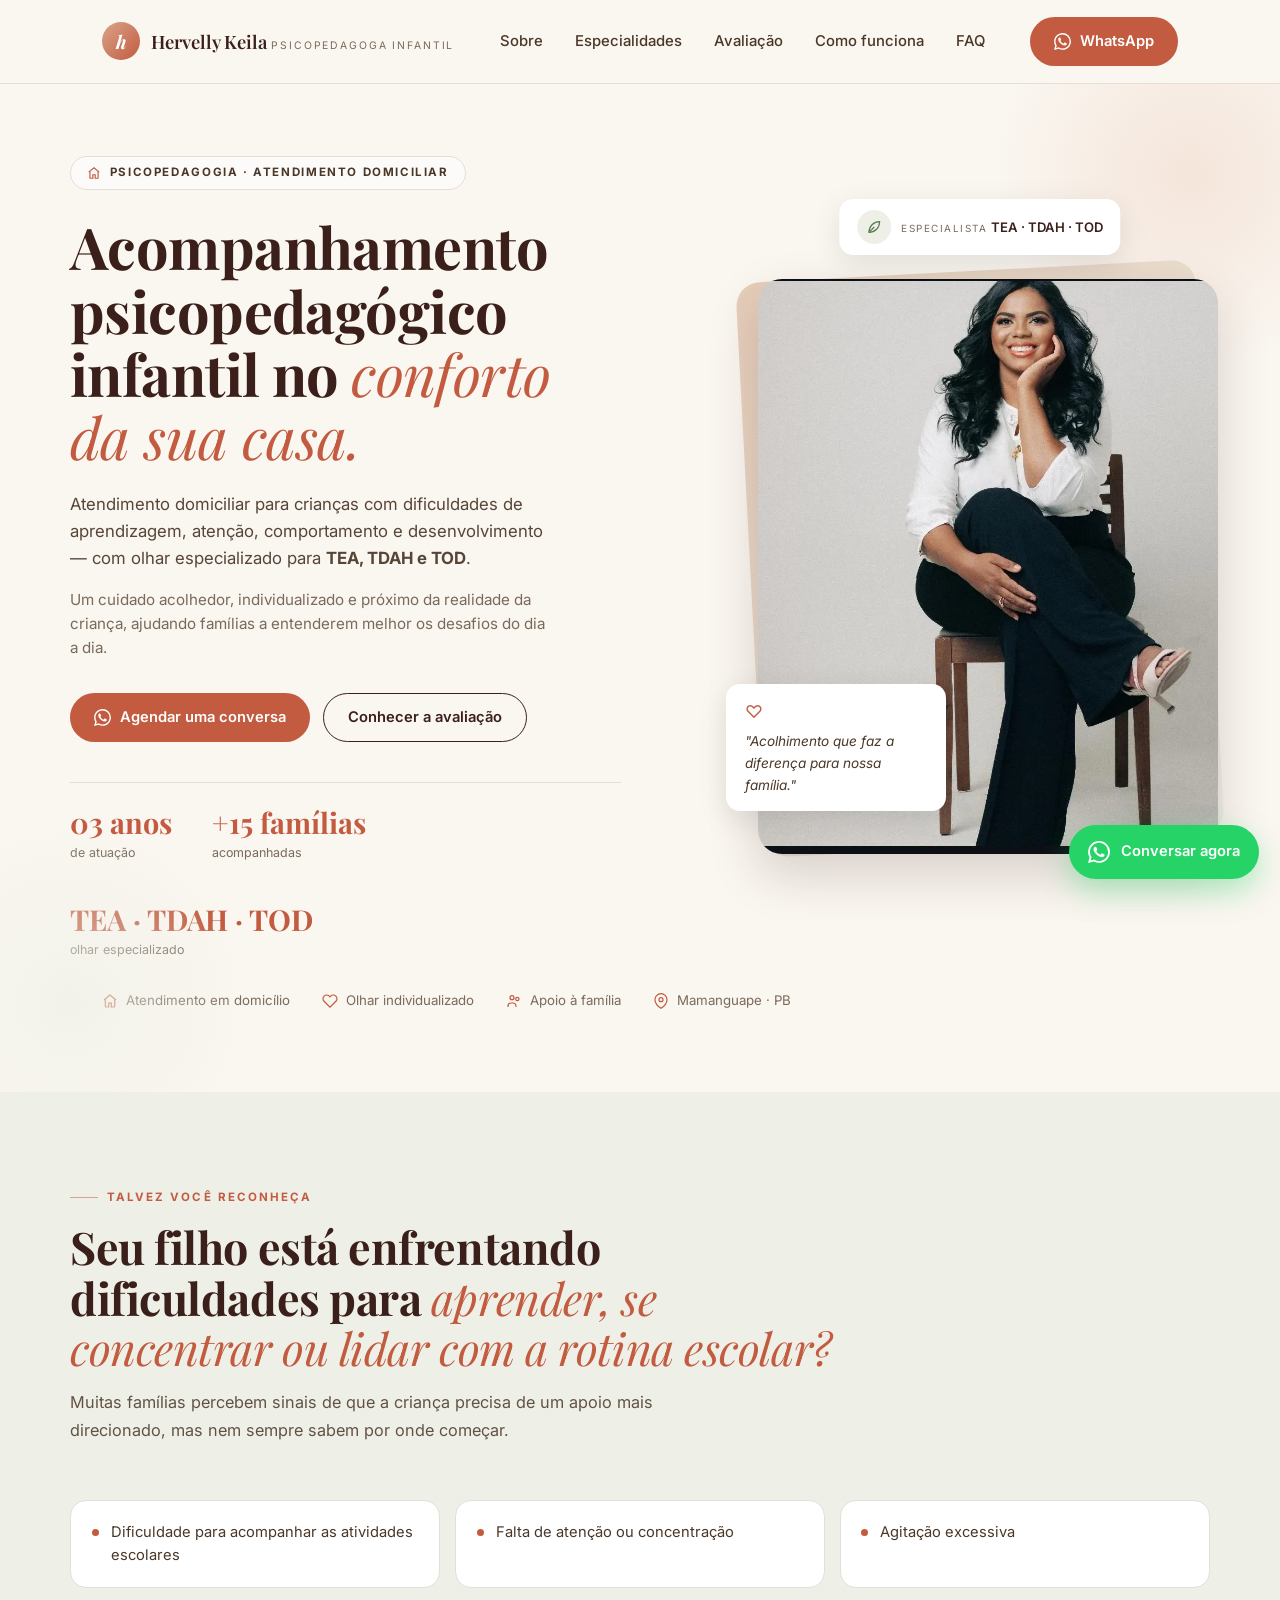
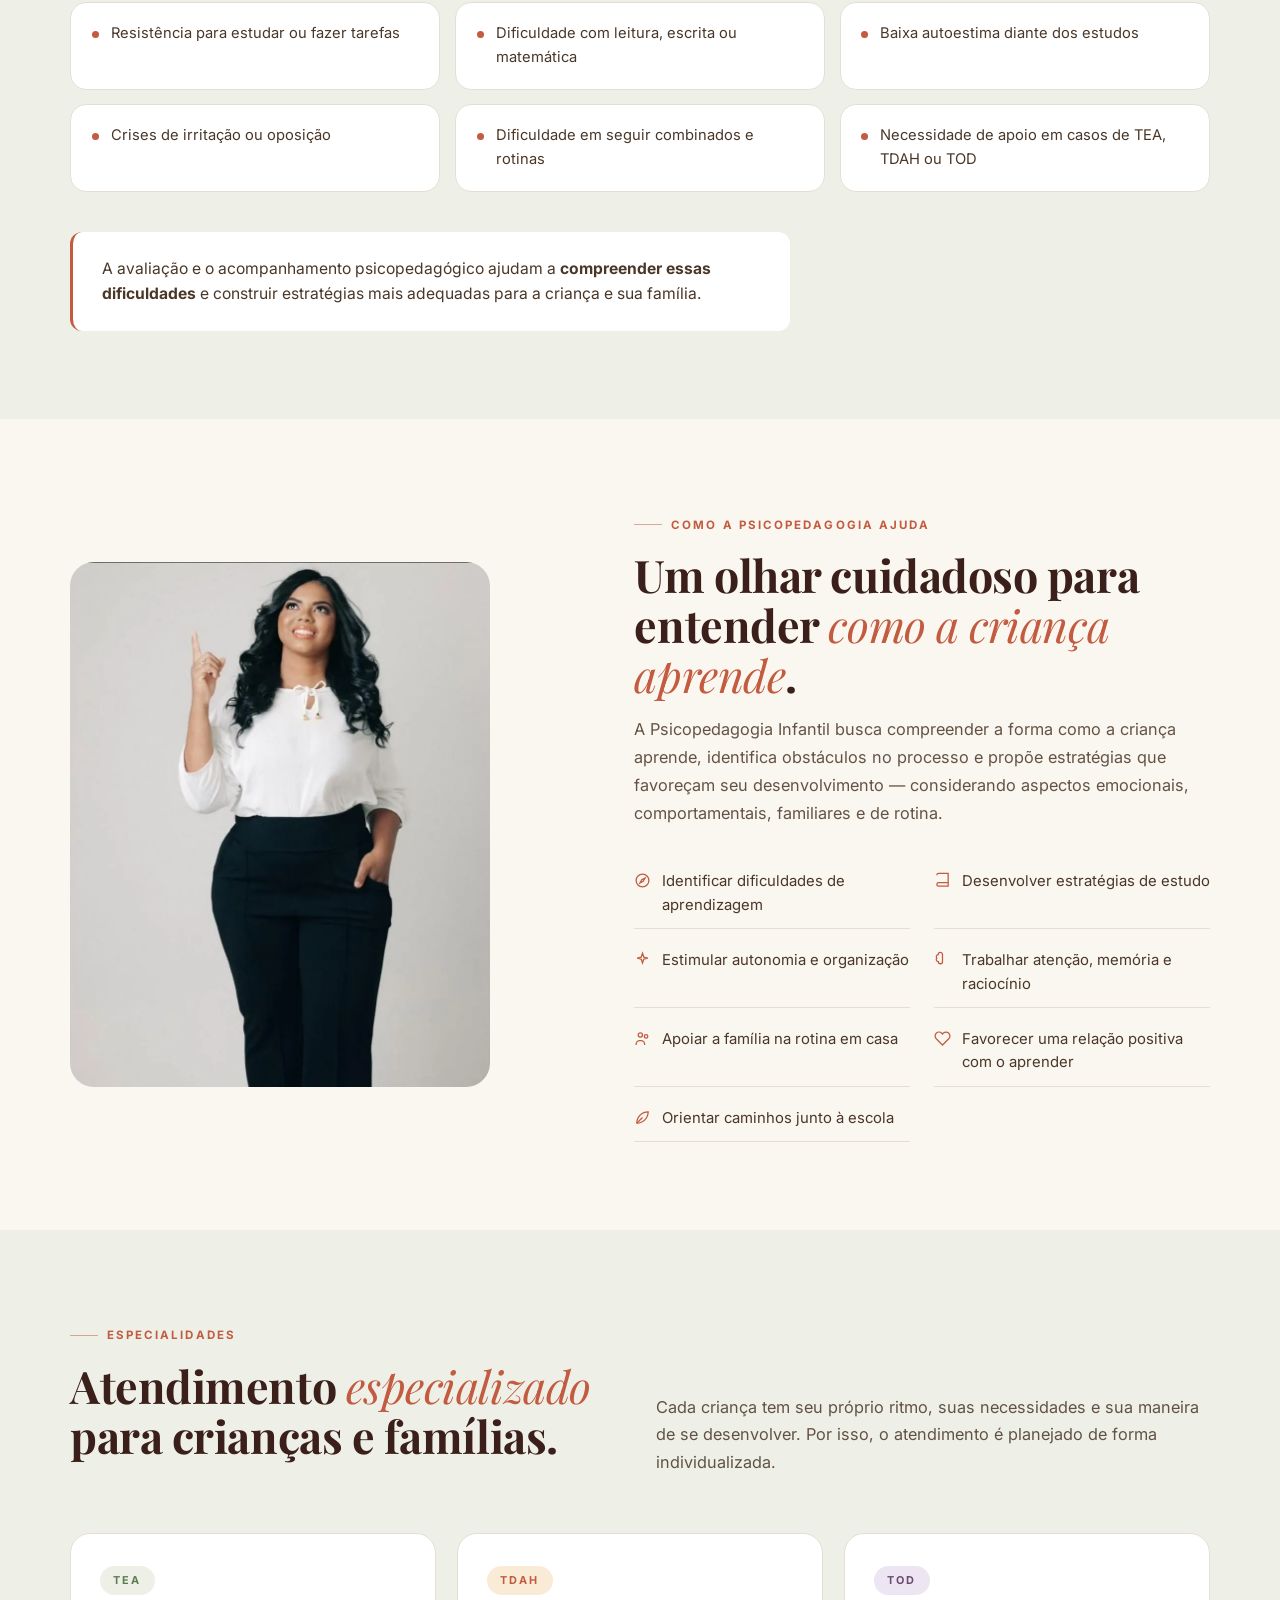
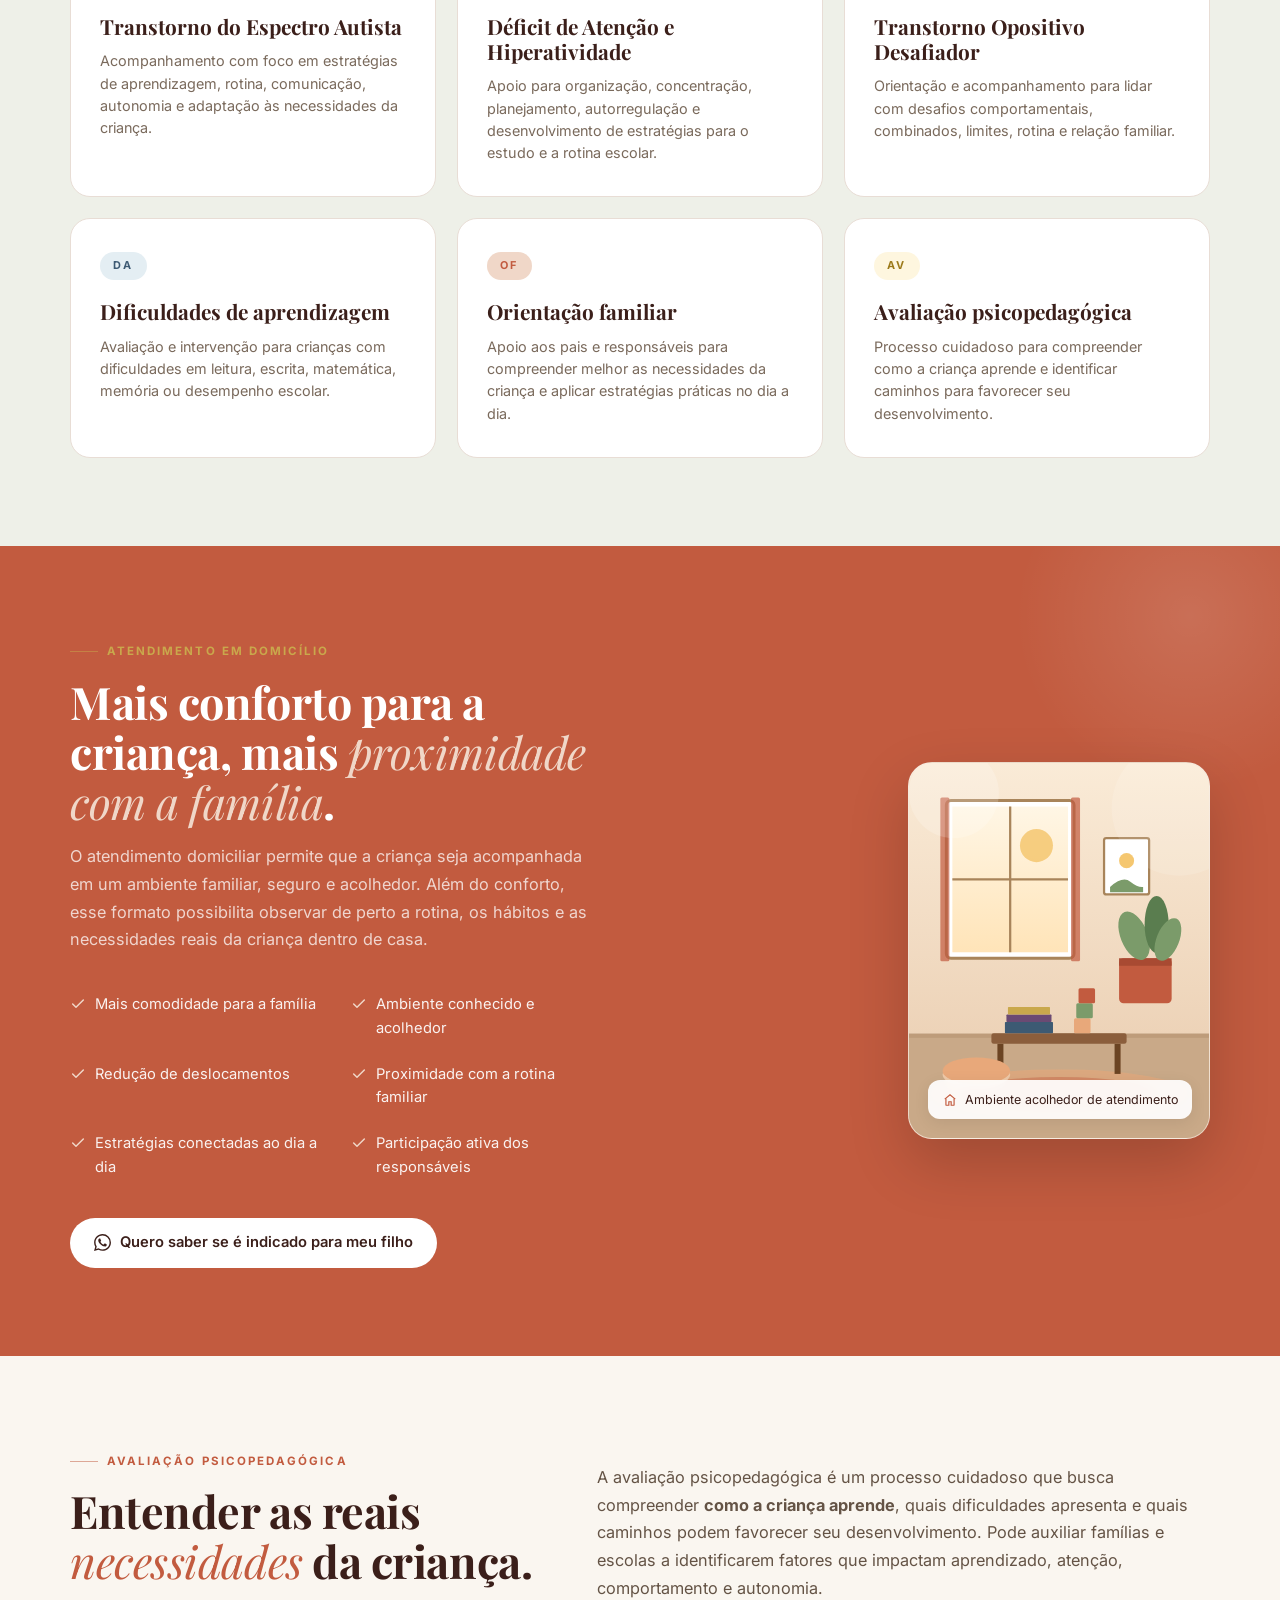
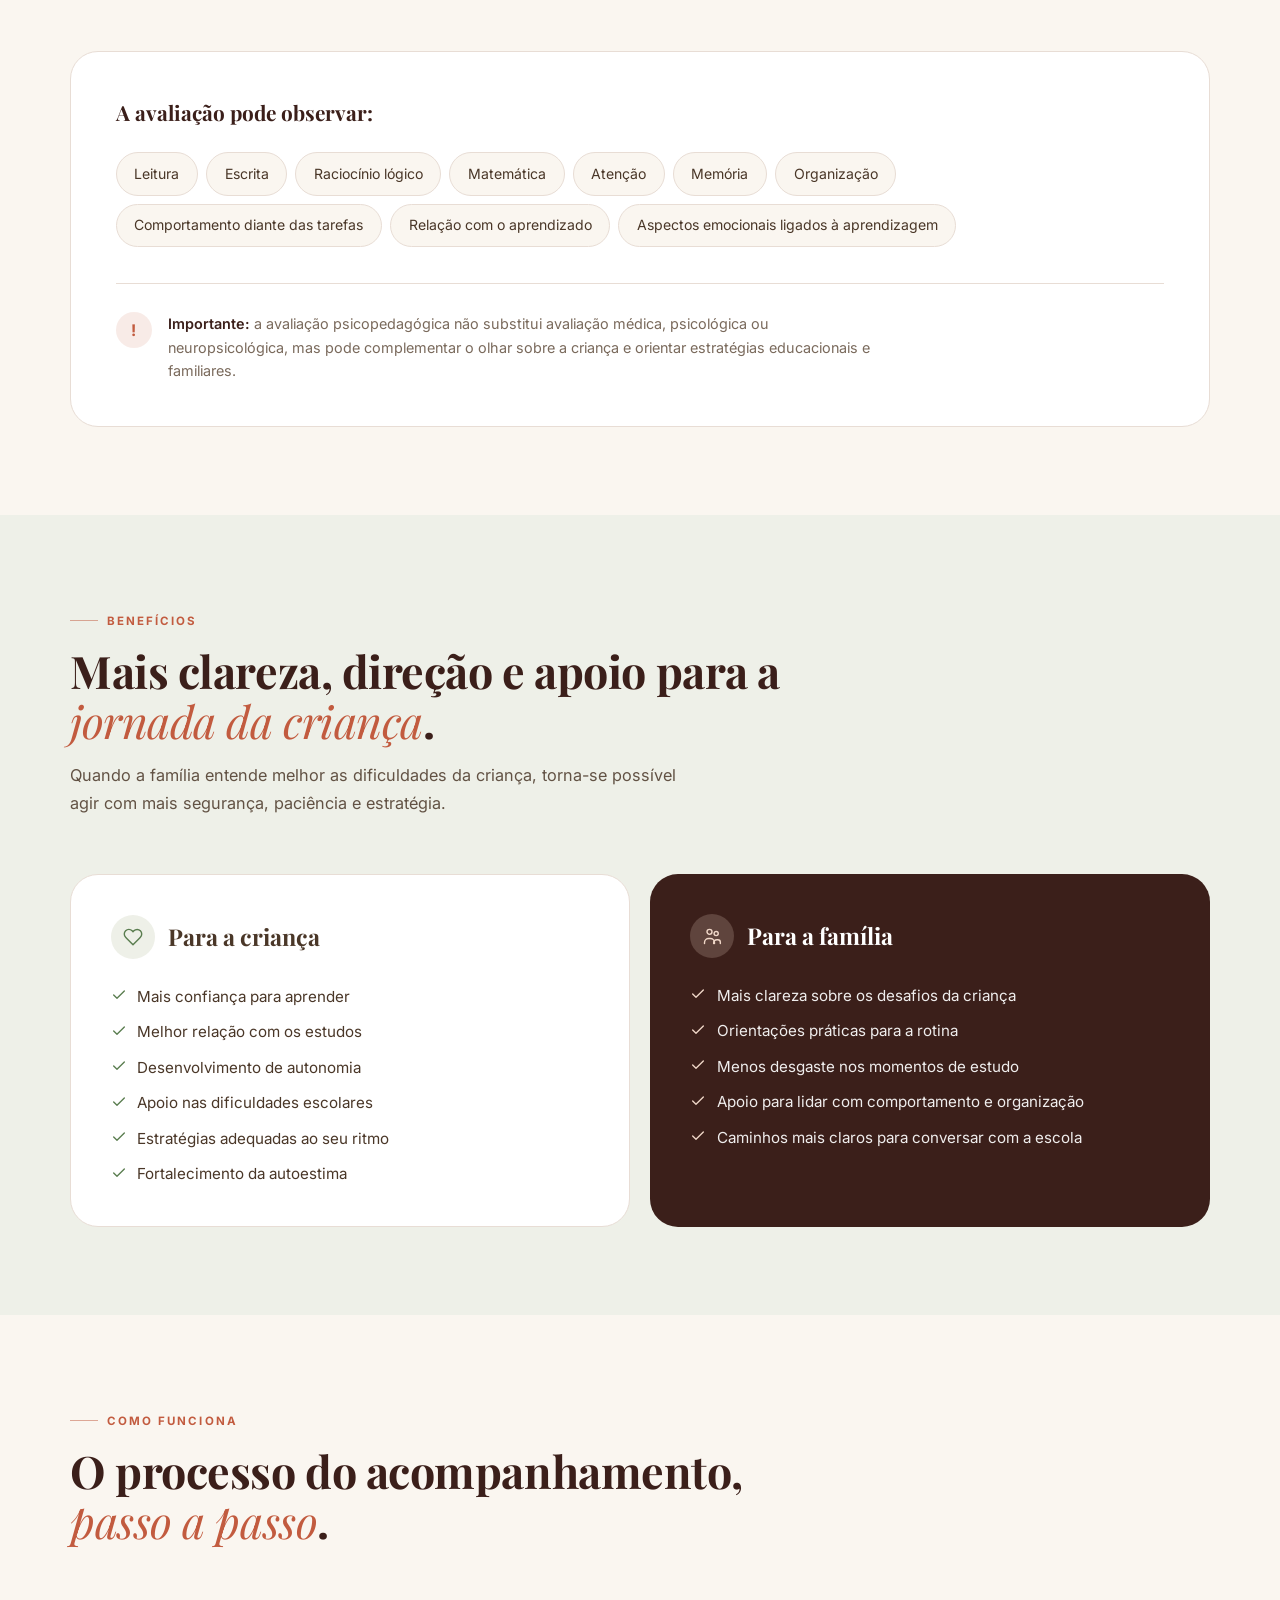
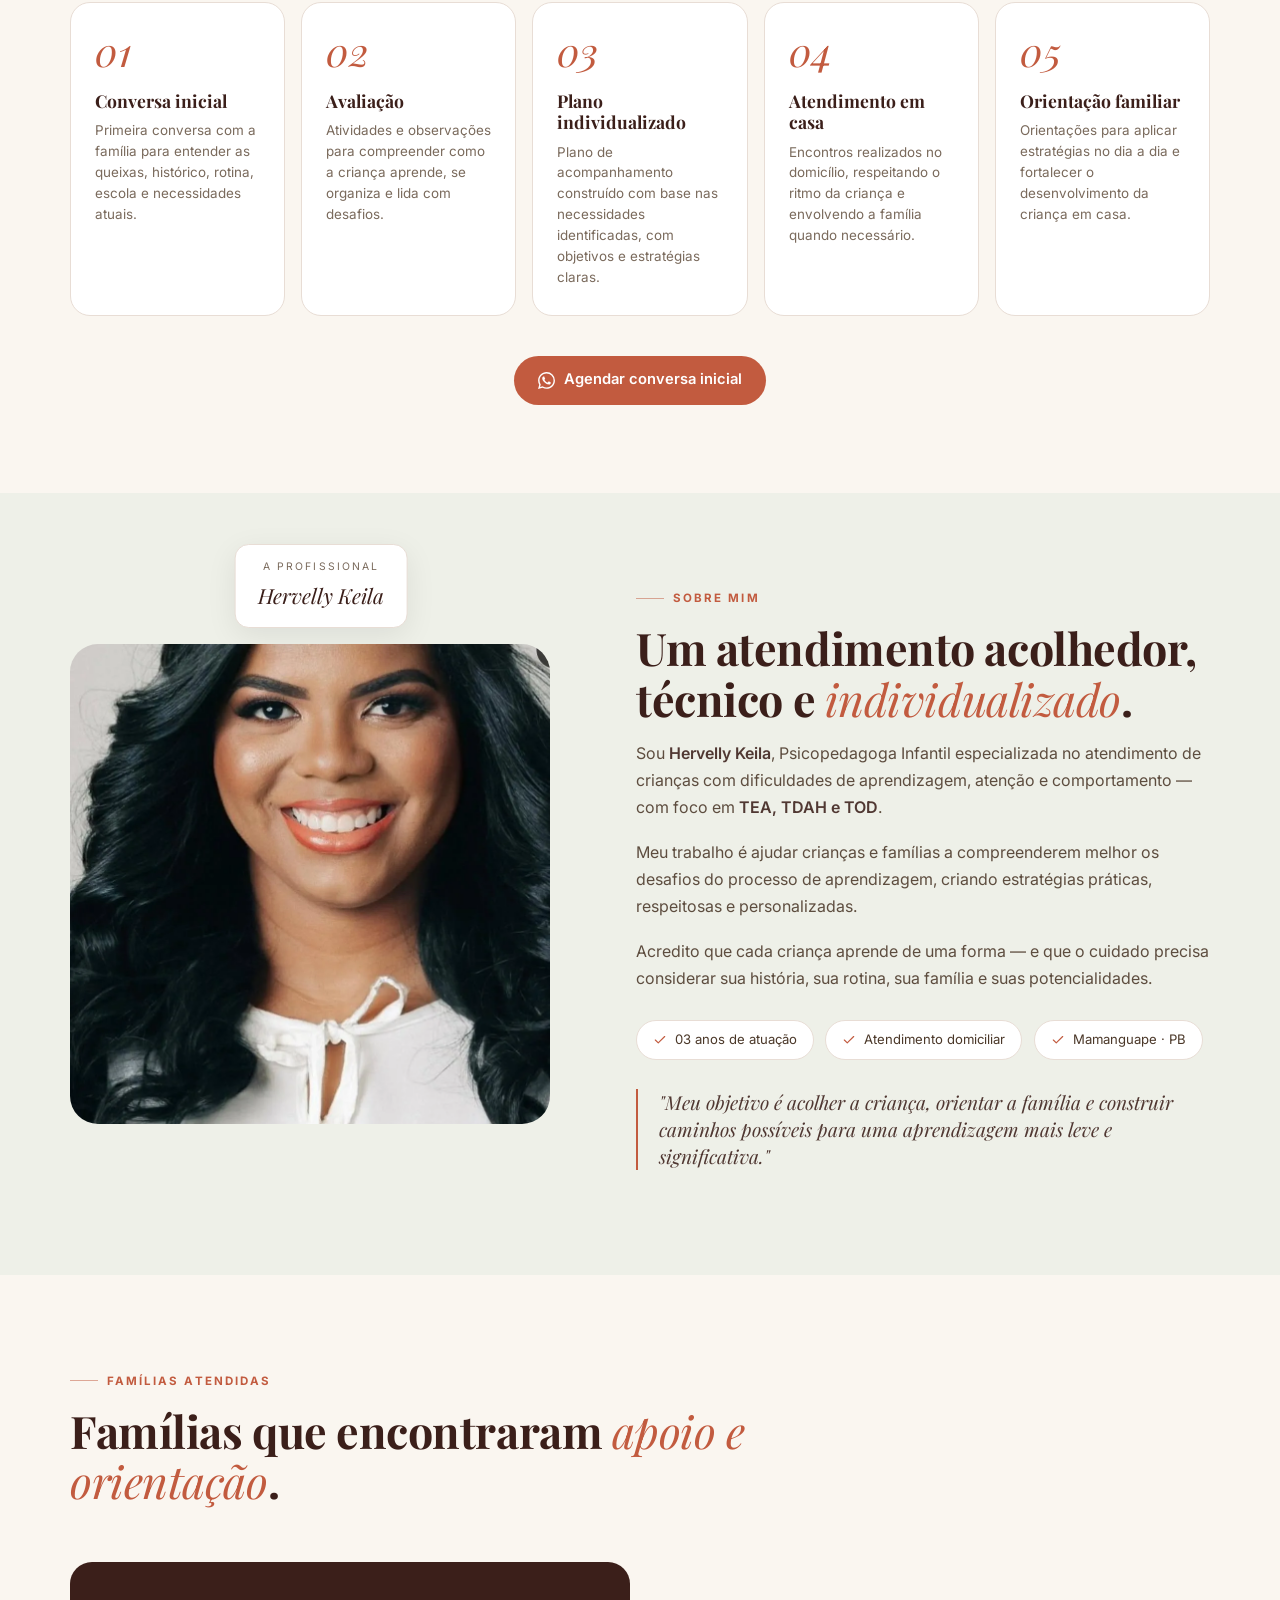
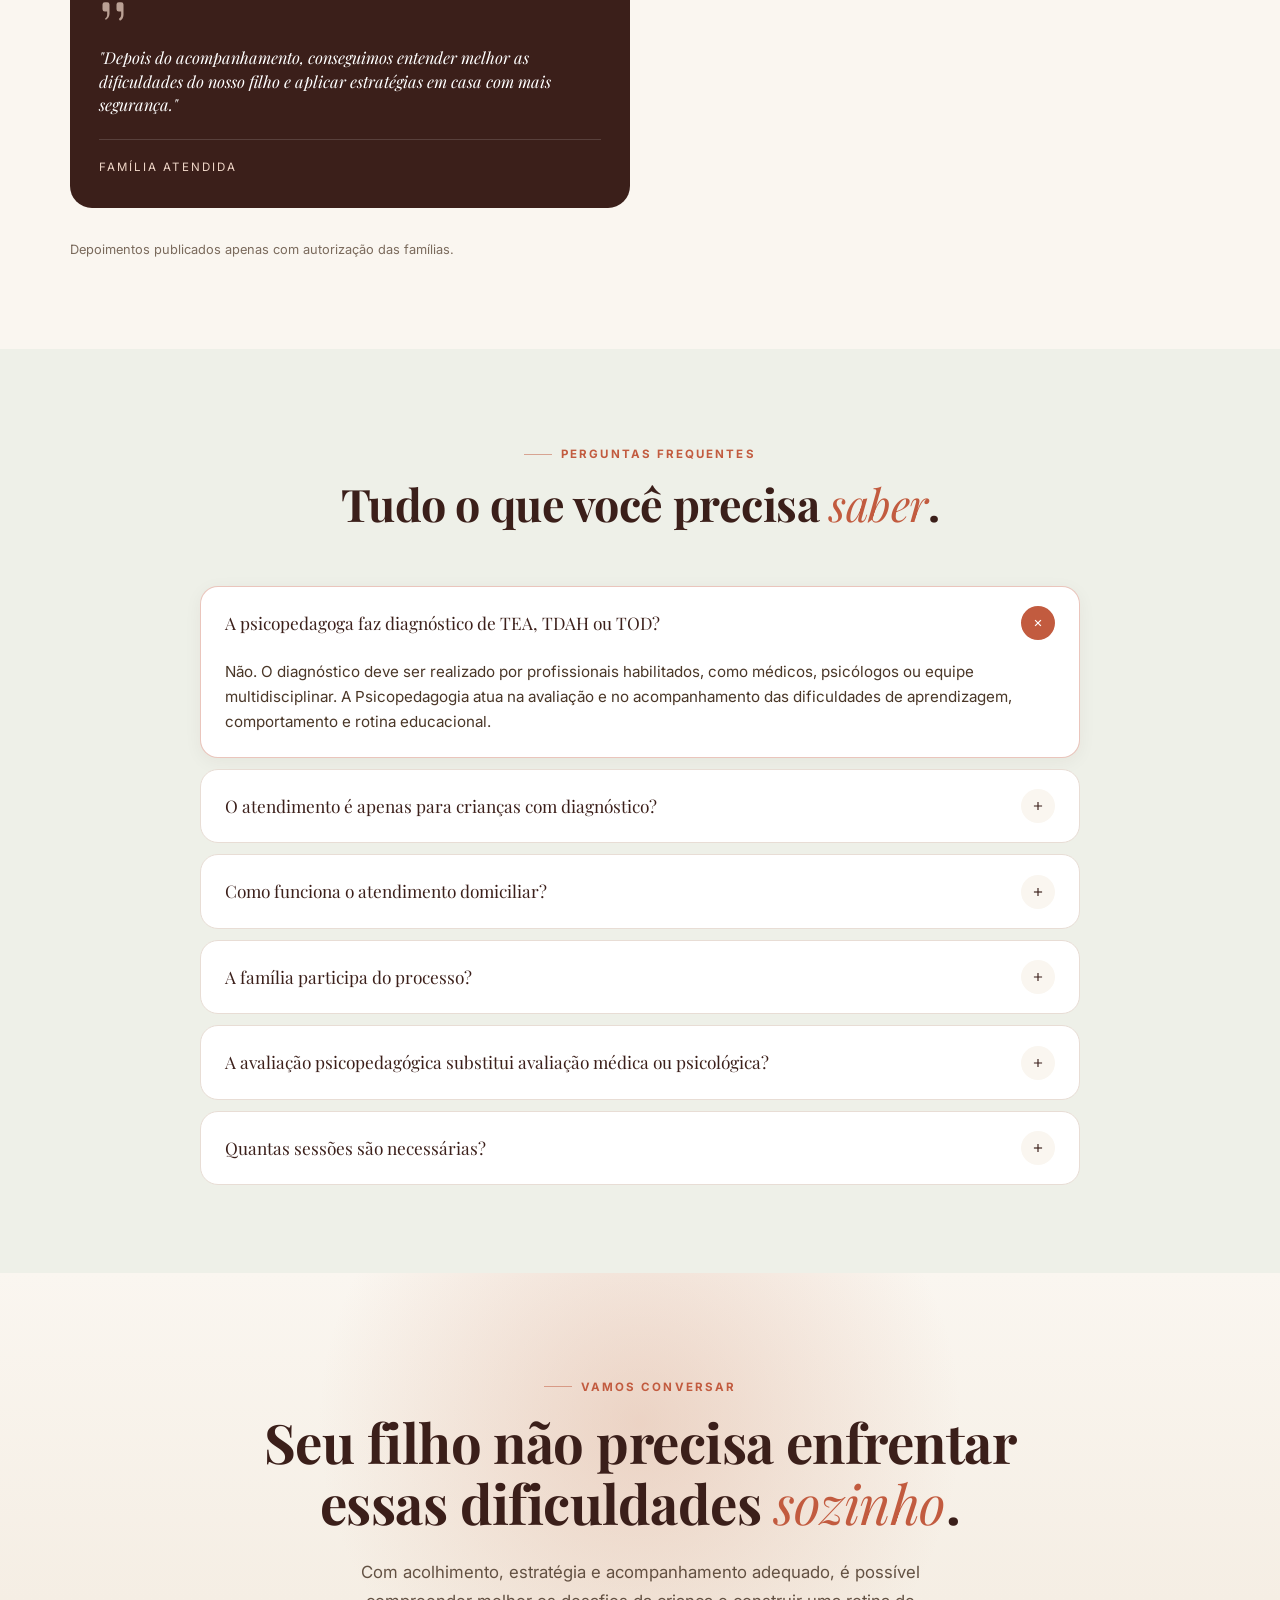
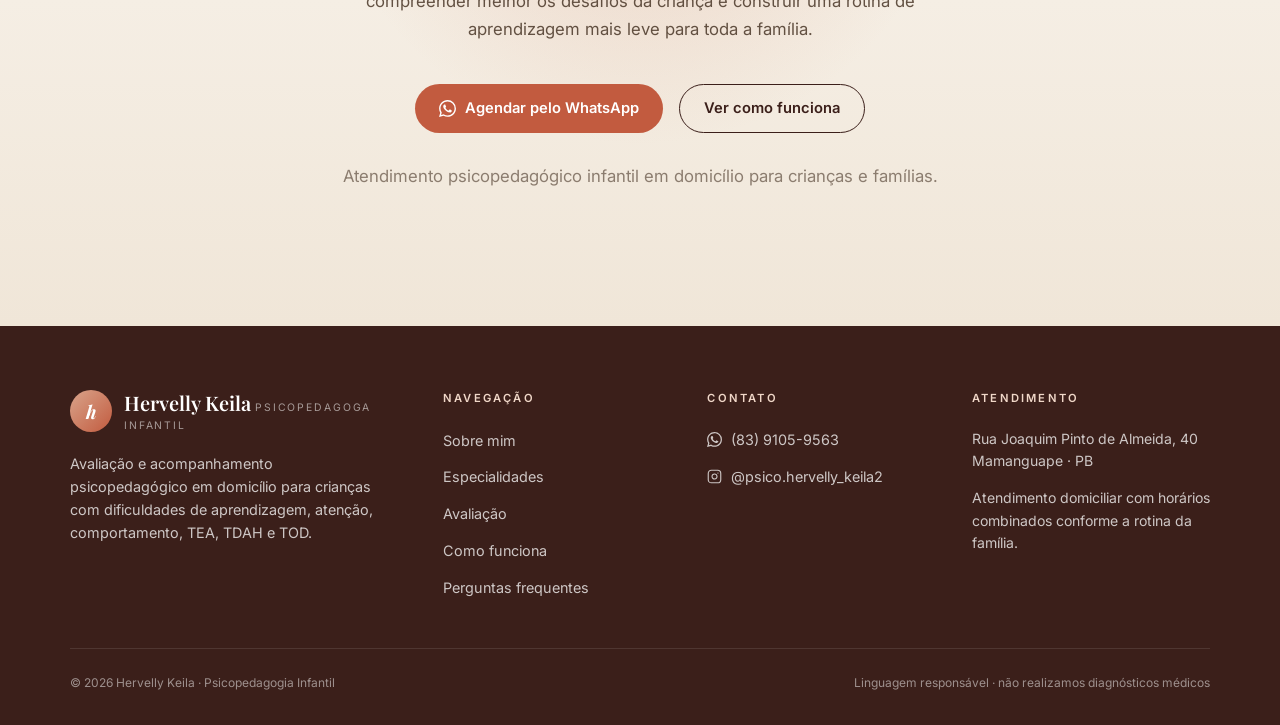
==== commit 76d98242: "Perf: converte imagens para WebP e ativa tags <picture> com fallback JPEG - hervely-sentada:  98KB -" ====
--- a/index.html
+++ b/index.html
@@ -10,6 +10,76 @@
   <link rel="preconnect" href="https://fonts.gstatic.com" crossorigin>
   <link href="https://fonts.googleapis.com/css2?family=Playfair+Display:ital,wght@0,400;0,500;0,700;1,400;1,500&family=Inter:wght@300;400;500;600;700&display=swap" rel="stylesheet" />
   <link rel="stylesheet" href="assets/styles.css" />
+
+  <!-- ── Schema.org: dados estruturados para o Google ── -->
+  <script type="application/ld+json">
+  {
+    "@context": "https://schema.org",
+    "@type": ["LocalBusiness", "MedicalBusiness"],
+    "name": "Hervelly Keila — Psicopedagoga Infantil",
+    "description": "Atendimento psicopedagógico infantil em domicílio para crianças com dificuldades de aprendizagem, TEA, TDAH e TOD. Apoio acolhedor para crianças e famílias em Mamanguape/PB.",
+    "url": "https://hervelly-keila-landing.vercel.app",
+    "telephone": "+55-83-9105-9563",
+    "image": "https://hervelly-keila-landing.vercel.app/assets/hervely-retrato.jpeg",
+    "address": {
+      "@type": "PostalAddress",
+      "streetAddress": "Rua Joaquim Pinto de Almeida, 40",
+      "addressLocality": "Mamanguape",
+      "addressRegion": "PB",
+      "postalCode": "58280-000",
+      "addressCountry": "BR"
+    },
+    "geo": {
+      "@type": "GeoCoordinates",
+      "latitude": -6.8384,
+      "longitude": -35.1277
+    },
+    "areaServed": [
+      { "@type": "City", "name": "Mamanguape" },
+      { "@type": "AdministrativeArea", "name": "Região de Mamanguape, PB" }
+    ],
+    "hasOfferCatalog": {
+      "@type": "OfferCatalog",
+      "name": "Serviços de Psicopedagogia Infantil",
+      "itemListElement": [
+        { "@type": "Offer", "itemOffered": { "@type": "Service", "name": "Avaliação Psicopedagógica" } },
+        { "@type": "Offer", "itemOffered": { "@type": "Service", "name": "Acompanhamento Psicopedagógico em Domicílio" } },
+        { "@type": "Offer", "itemOffered": { "@type": "Service", "name": "Orientação Familiar" } },
+        { "@type": "Offer", "itemOffered": { "@type": "Service", "name": "Atendimento para TEA, TDAH e TOD" } }
+      ]
+    },
+    "sameAs": [
+      "https://www.instagram.com/psico.hervelly_keila2"
+    ],
+    "contactPoint": {
+      "@type": "ContactPoint",
+      "telephone": "+55-83-9105-9563",
+      "contactType": "customer service",
+      "availableLanguage": "Portuguese",
+      "contactOption": "WhatsApp"
+    }
+  }
+  </script>
+
+  <!-- ── Google Analytics 4 ── -->
+  <!-- Substitua G-XXXXXXXXXX pelo seu ID real em https://analytics.google.com -->
+  <!-- <script async src="https://www.googletagmanager.com/gtag/js?id=G-XXXXXXXXXX"></script>
+  <script>
+    window.dataLayer = window.dataLayer || [];
+    function gtag(){dataLayer.push(arguments);}
+    gtag('js', new Date());
+    gtag('config', 'G-XXXXXXXXXX');
+  </script> -->
+
+  <!-- ── Microsoft Clarity ── -->
+  <!-- Substitua XXXXXXXXXX pelo seu ID real em https://clarity.microsoft.com -->
+  <!-- <script>
+    (function(c,l,a,r,i,t,y){
+      c[a]=c[a]||function(){(c[a].q=c[a].q||[]).push(arguments)};
+      t=l.createElement(r);t.async=1;t.src="https://www.clarity.ms/tag/"+i;
+      y=l.getElementsByTagName(r)[0];y.parentNode.insertBefore(t,y);
+    })(window,document,"clarity","script","XXXXXXXXXX");
+  </script> -->
 </head>
 <body>
 
@@ -102,7 +172,10 @@
 
     <div class="hero-image-wrap">
       <div class="hero-image-frame">
-        <img src="assets/hervely-sentada.jpeg" alt="Hervelly Keila — Psicopedagoga Infantil" />
+        <picture>
+          <source srcset="assets/hervely-sentada.webp" type="image/webp">
+          <img src="assets/hervely-sentada.jpeg" alt="Hervelly Keila, Psicopedagoga Infantil, sorrindo e segurando materiais de atendimento" fetchpriority="high" />
+        </picture>
         <div class="hero-tag-card">
           <span class="hero-tag-icon">
             <svg viewBox="0 0 24 24" fill="none" stroke="currentColor" stroke-width="1.8"><path d="M4 20c0-9 7-16 16-16 0 9-7 16-16 16z"/><path d="M4 20l8-8"/></svg>
@@ -156,7 +229,10 @@
 <section>
   <div class="section-inner help-inner">
     <div class="help-img-wrap">
-      <img src="assets/hervely-aponta.jpeg" alt="Hervelly Keila em atendimento" />
+      <picture>
+        <source srcset="assets/hervely-aponta.webp" type="image/webp">
+        <img src="assets/hervely-aponta.jpeg" alt="Hervelly Keila apontando para materiais didáticos durante atendimento psicopedagógico em domicílio" loading="lazy" />
+      </picture>
     </div>
     <div>
       <span class="section-label">Como a psicopedagogia ajuda</span>
@@ -419,7 +495,10 @@
 <section id="sobre" class="alt">
   <div class="section-inner about-inner">
     <div class="about-img-wrap">
-      <img src="assets/hervely-retrato.jpeg" alt="Retrato de Hervelly Keila" />
+      <picture>
+        <source srcset="assets/hervely-retrato.webp" type="image/webp">
+        <img src="assets/hervely-retrato.jpeg" alt="Retrato profissional de Hervelly Keila, Psicopedagoga Infantil em Mamanguape/PB" loading="lazy" />
+      </picture>
       <div class="about-badge">
         <div class="about-badge-eyebrow">A profissional</div>
         <div class="about-badge-name">Hervelly Keila</div>
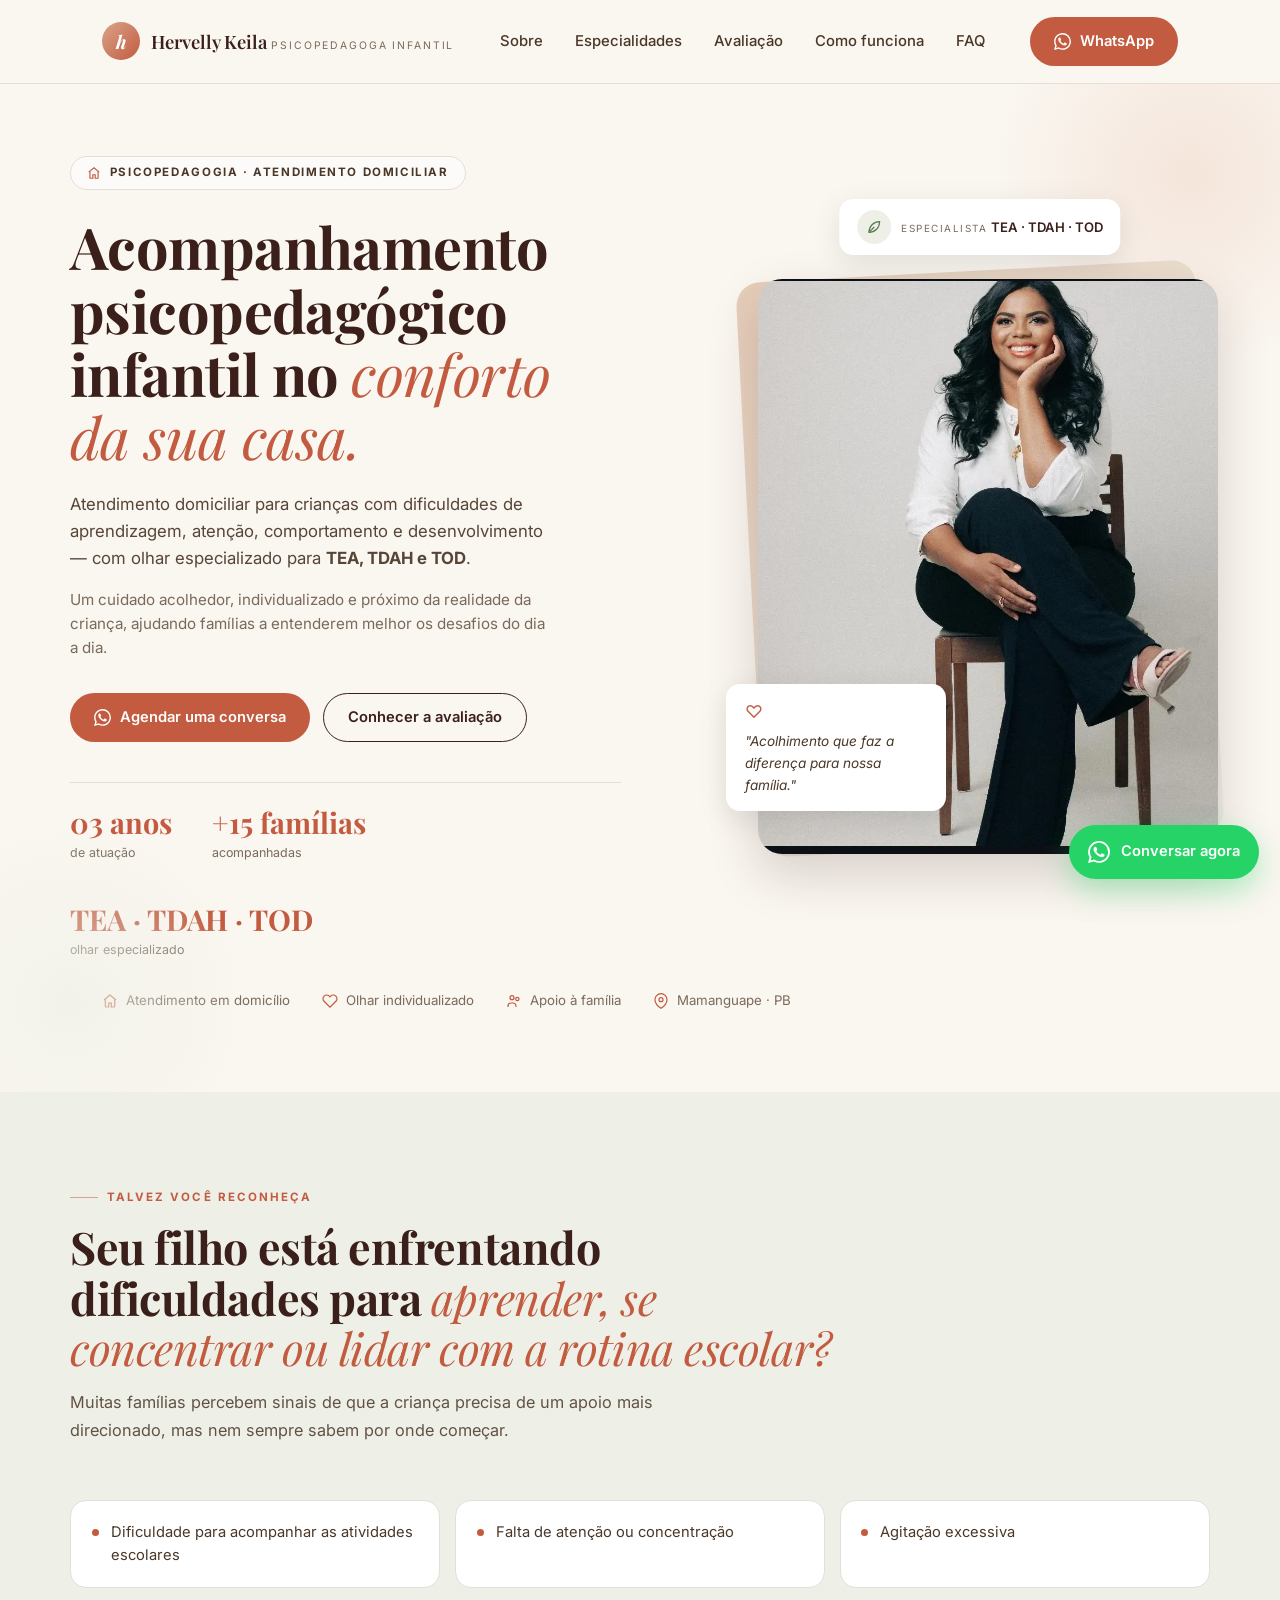
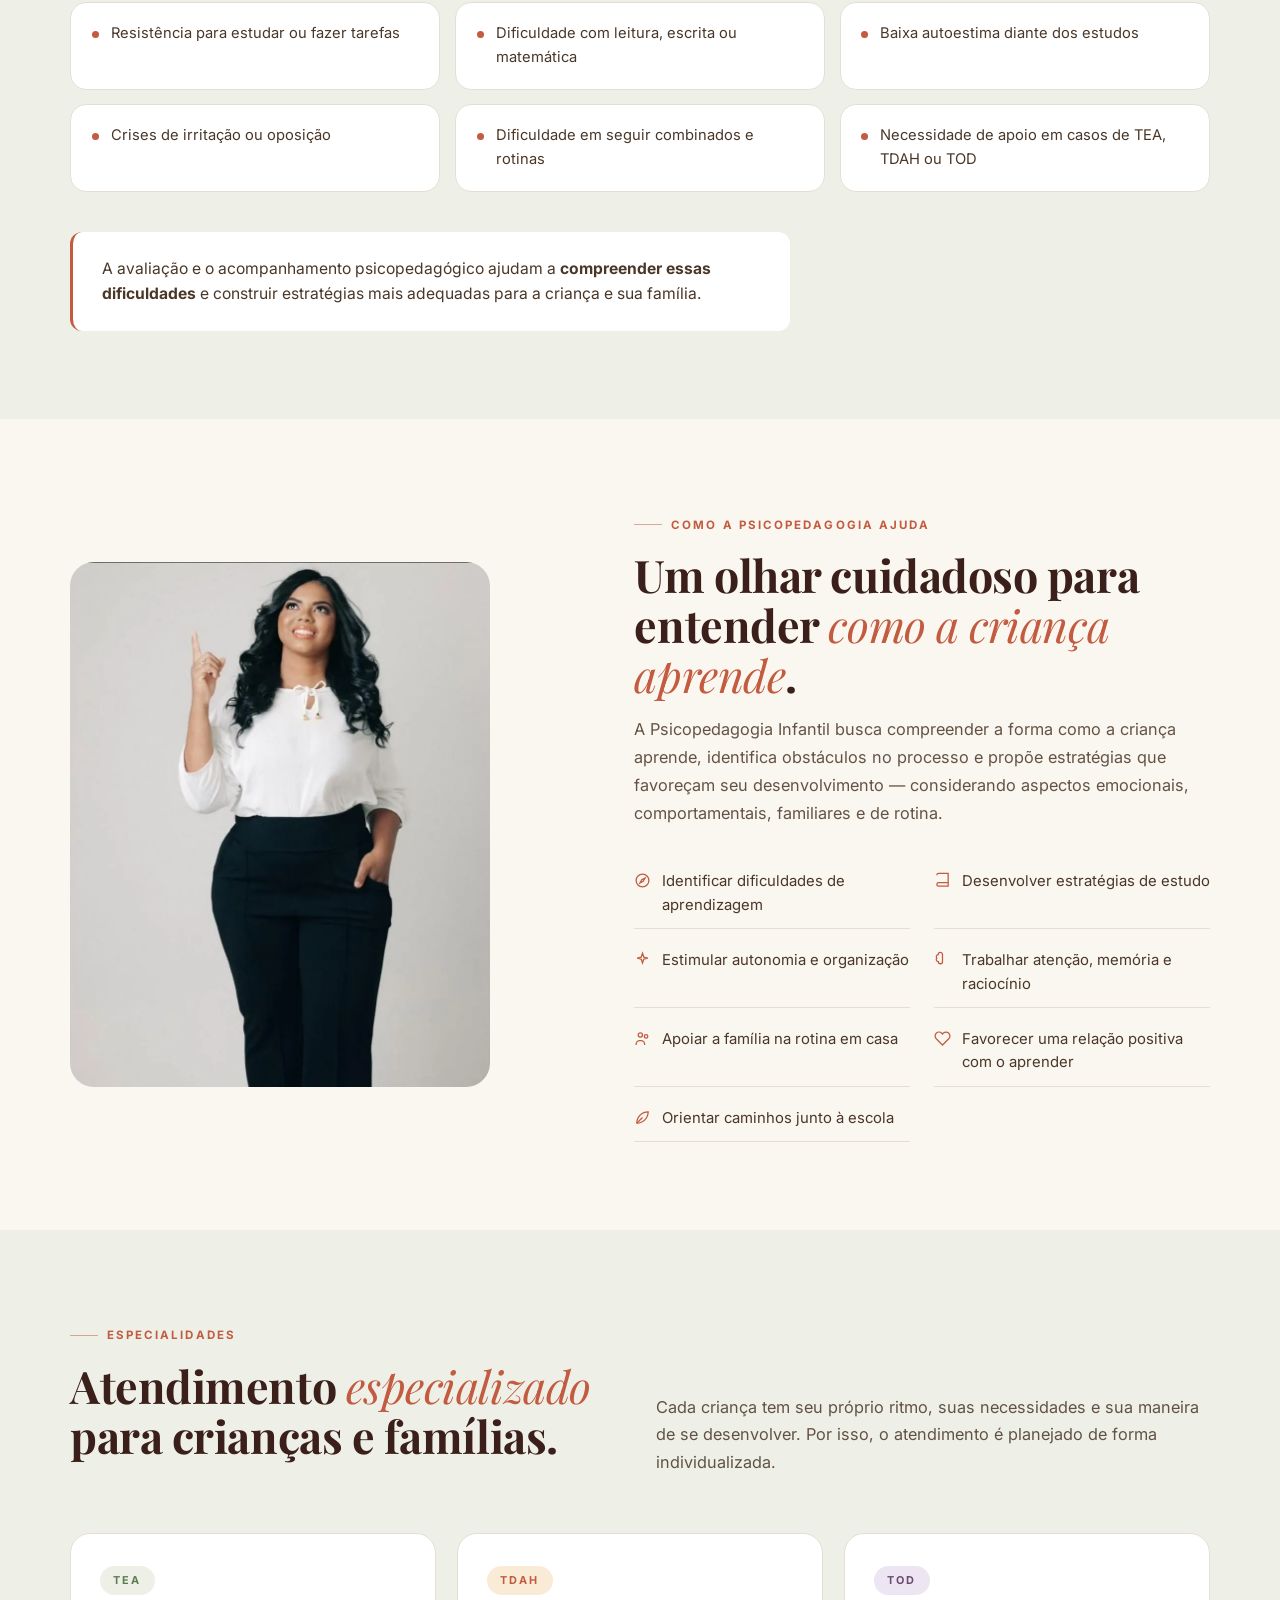
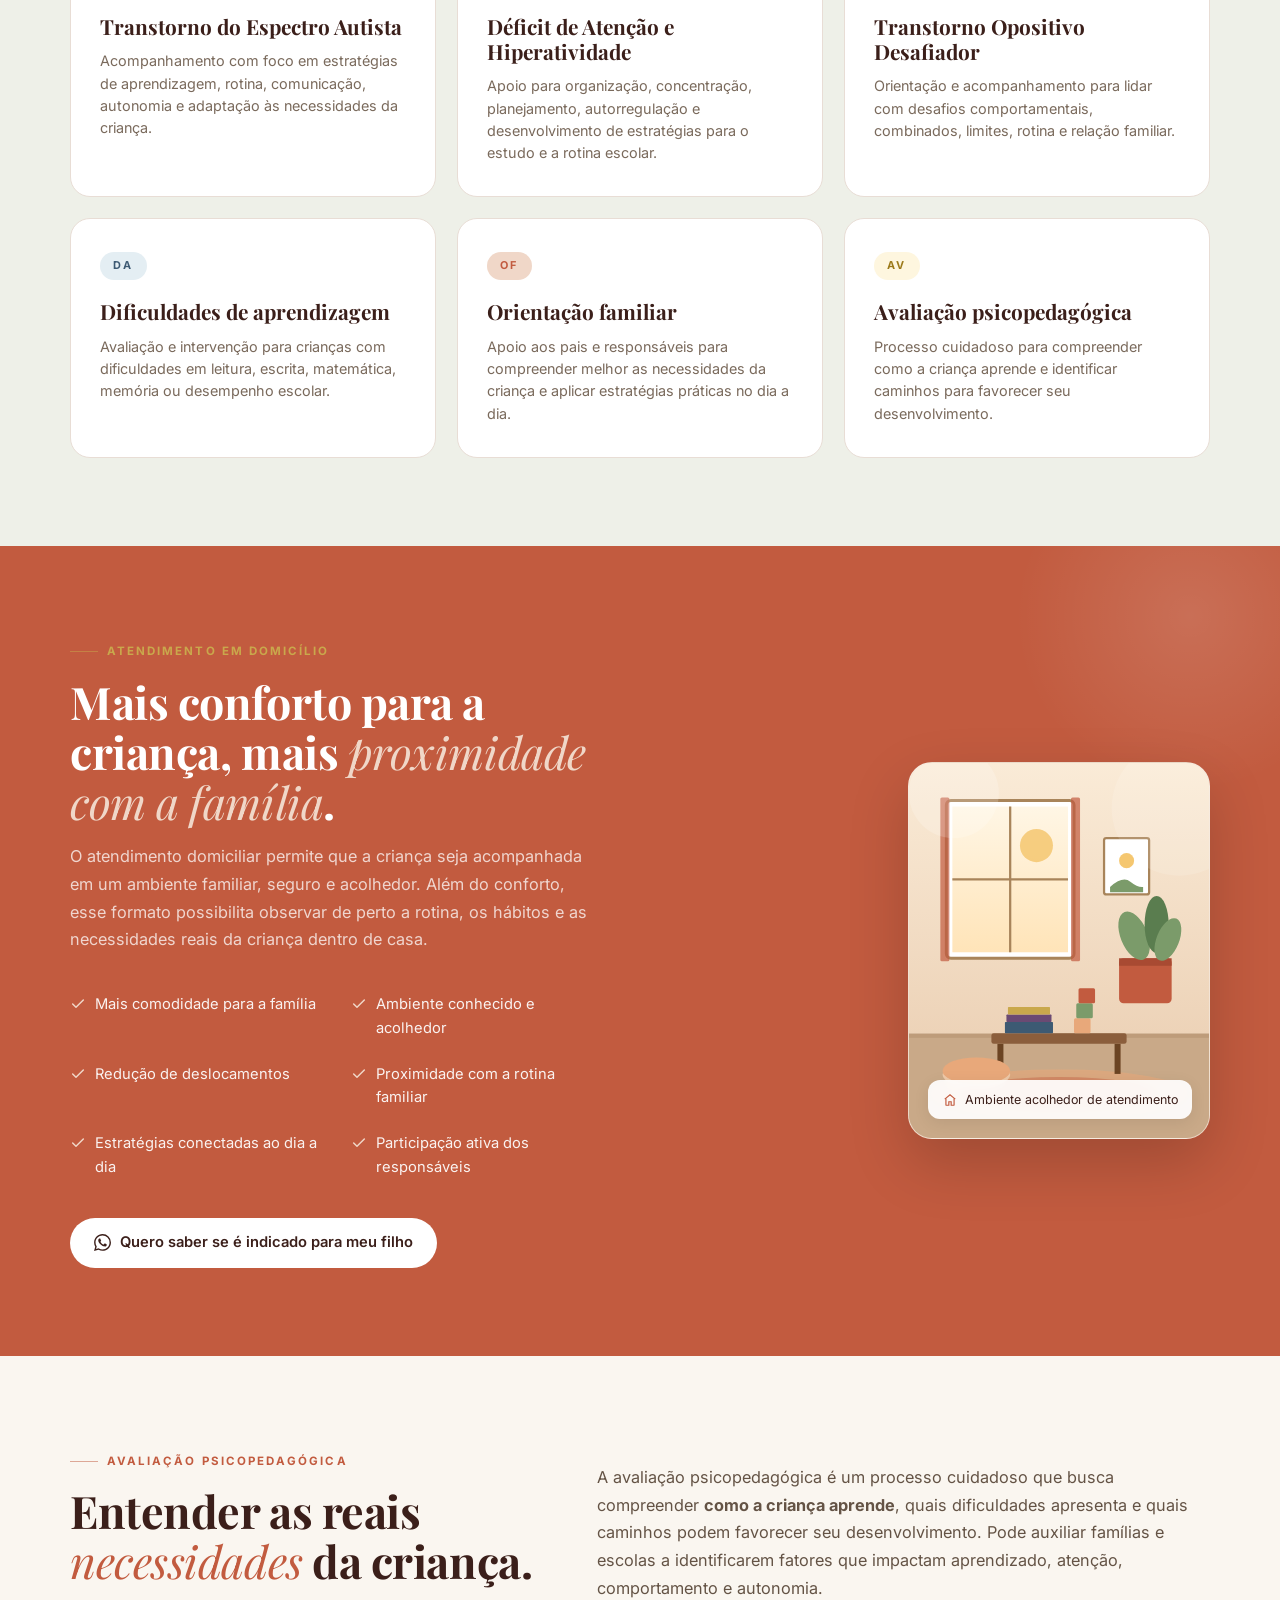
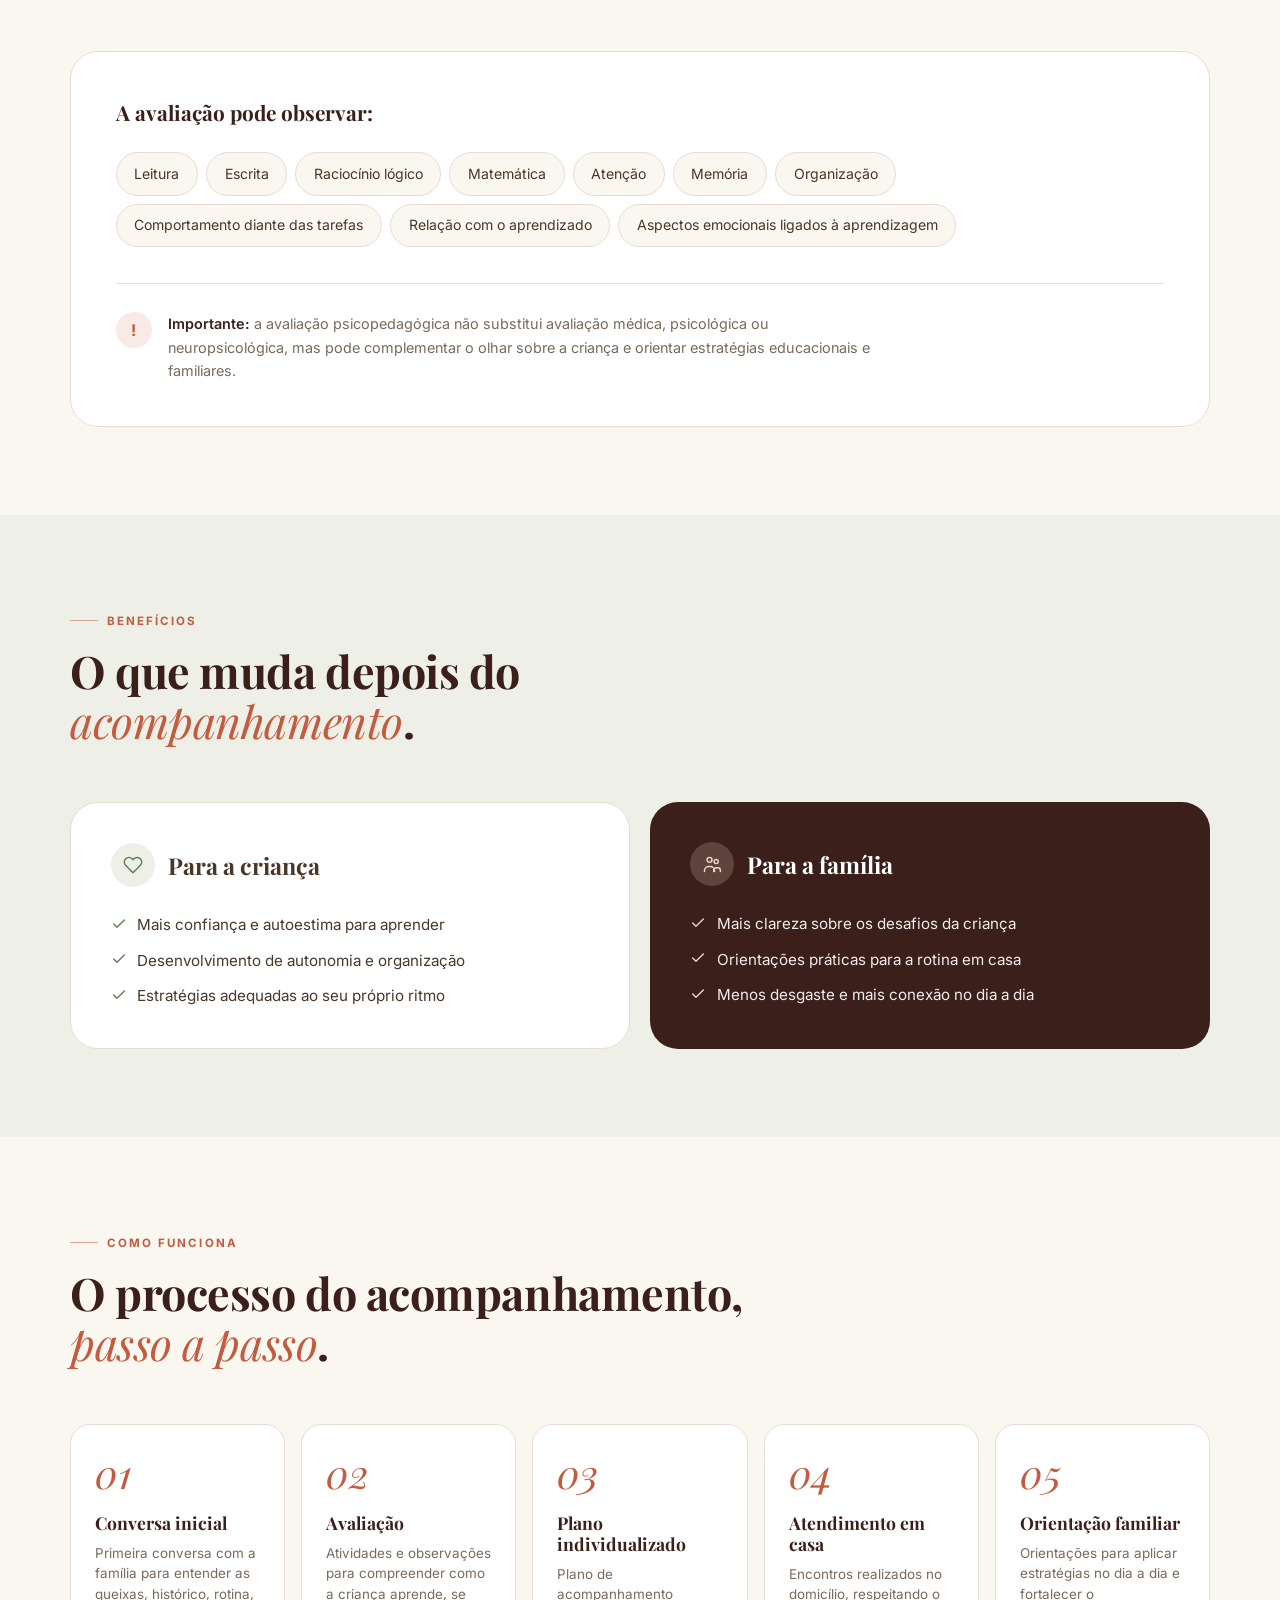
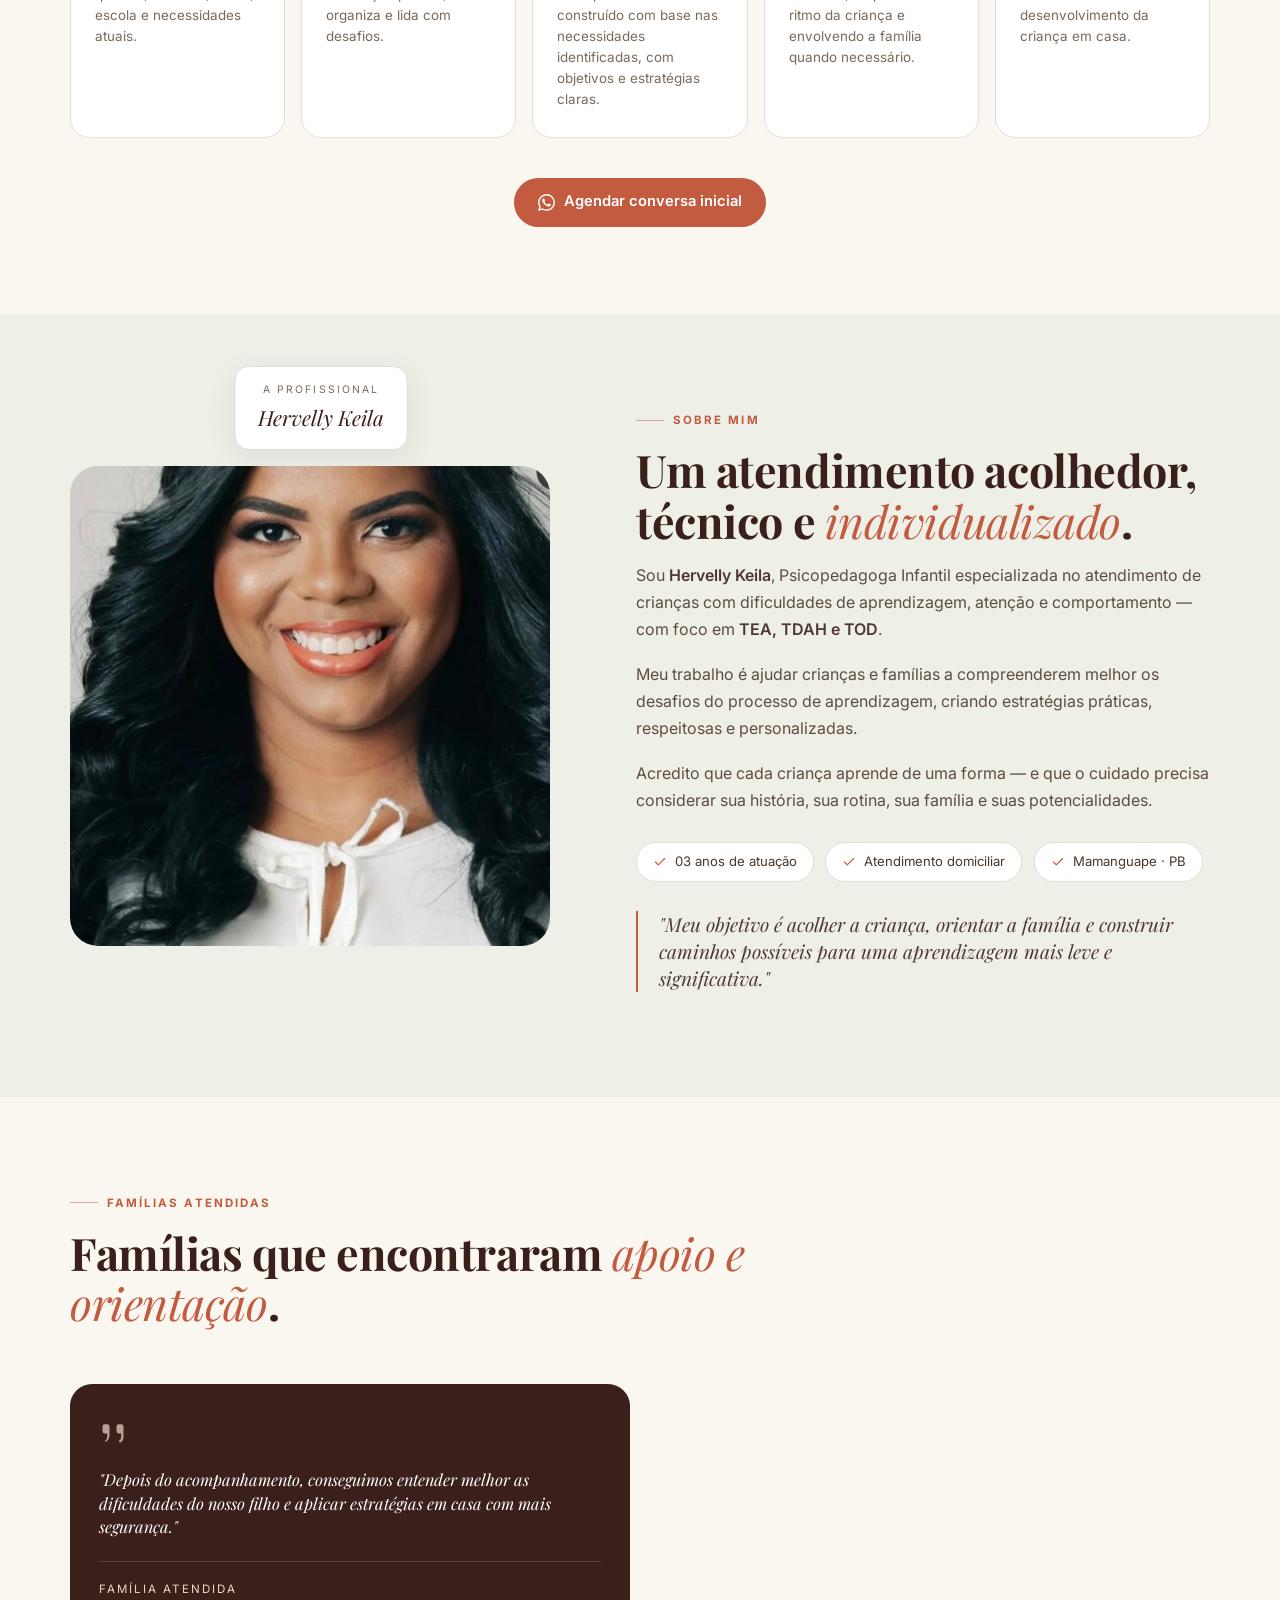
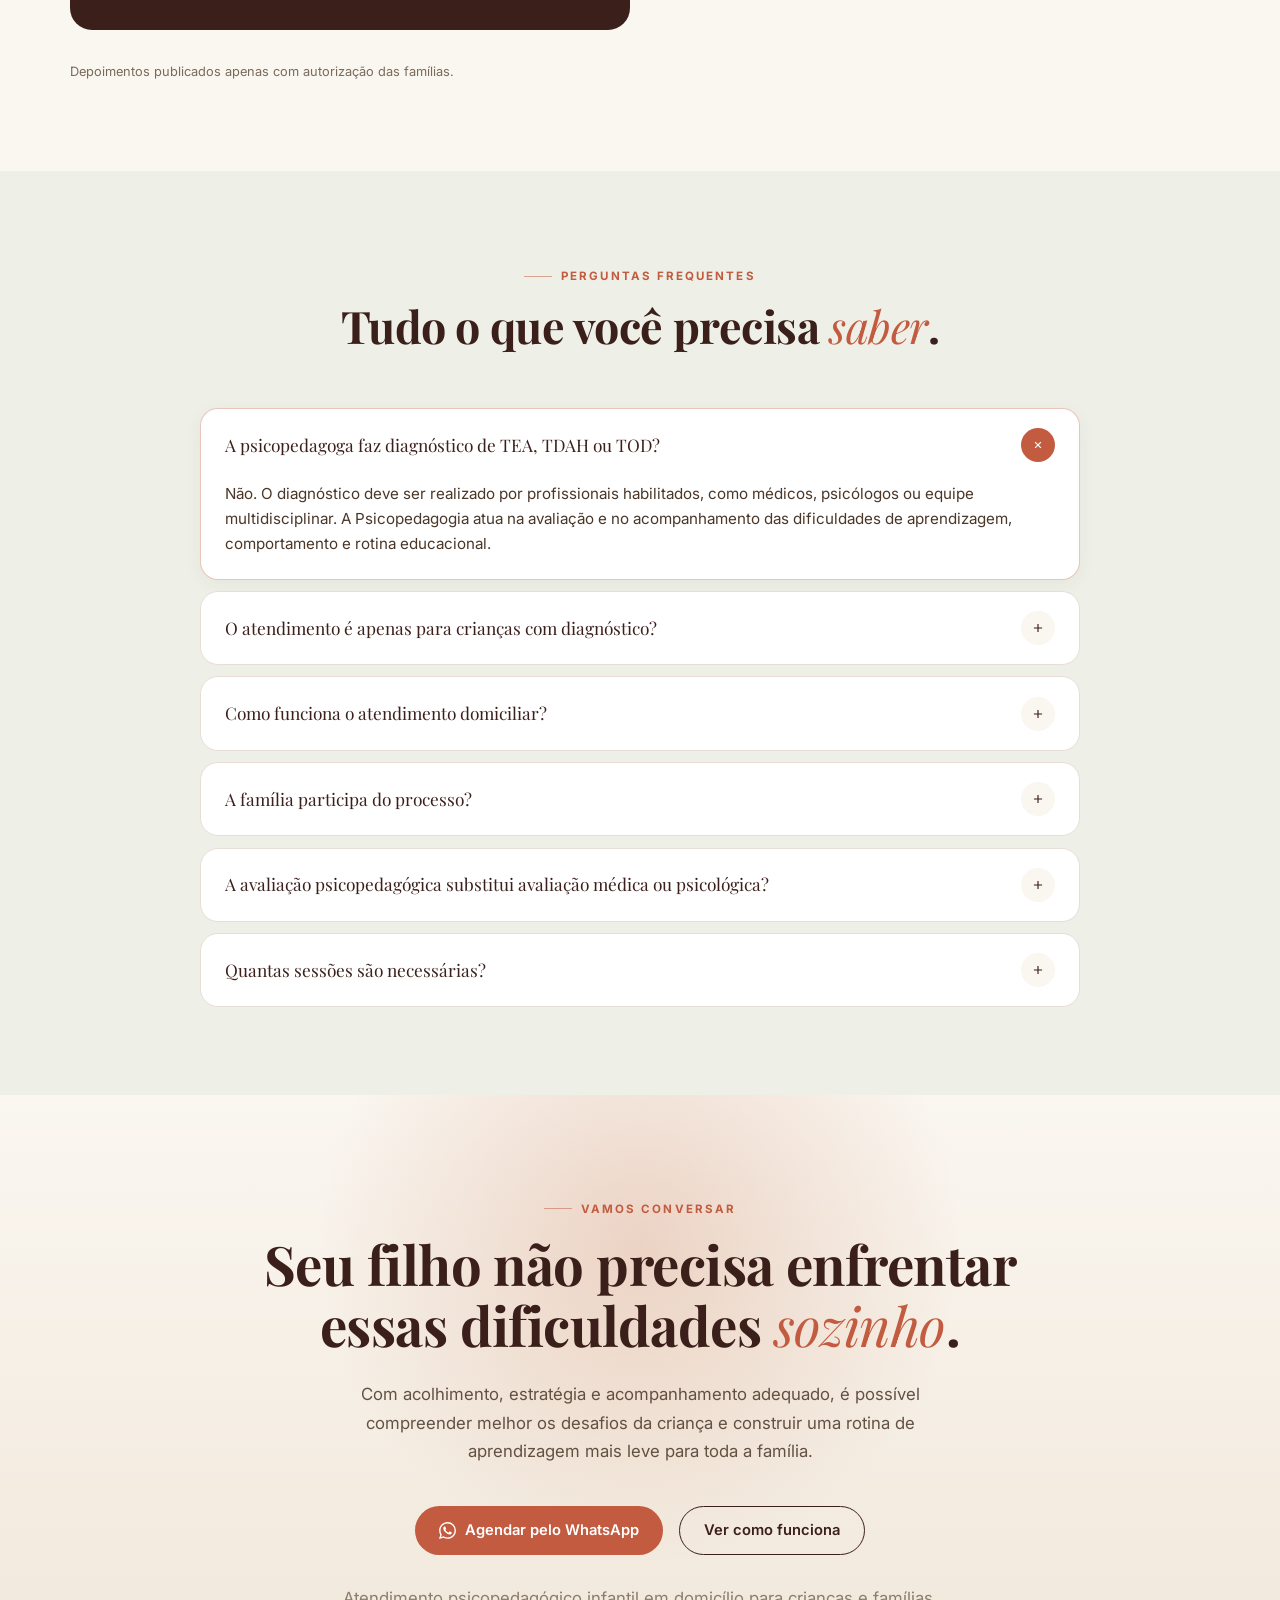
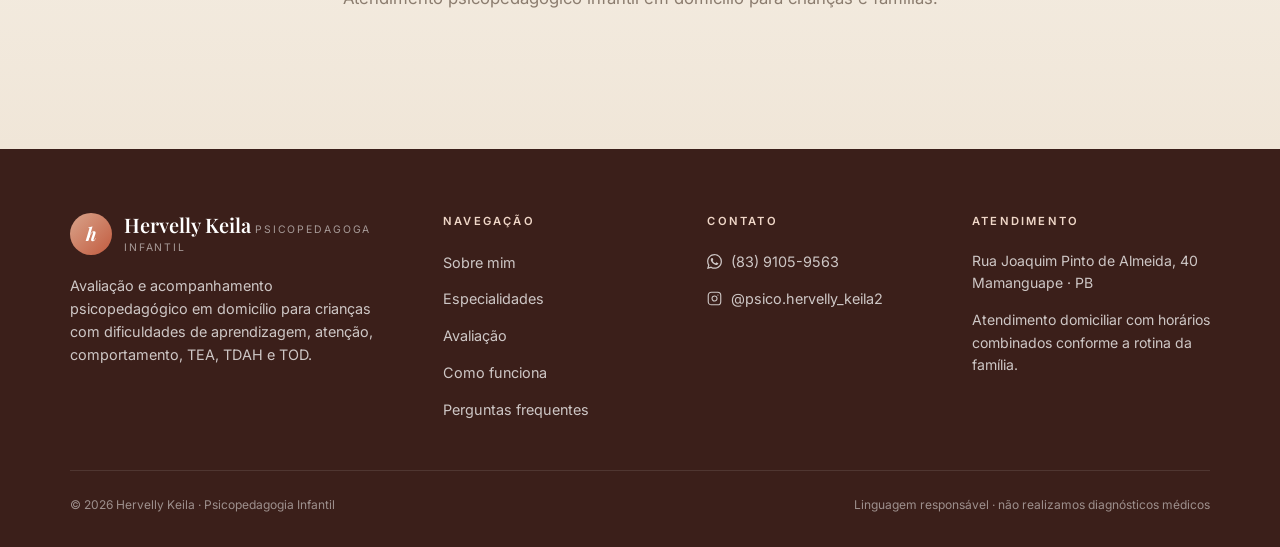
==== commit 9d9c79be: "Conteúdo: condensa seção Benefícios (3 itens por card) - Novo h2 mais direto: "O que muda depois do " ====
--- a/index.html
+++ b/index.html
@@ -407,10 +407,9 @@
 <!-- ── BENEFÍCIOS ── -->
 <section class="alt">
   <div class="section-inner">
-    <div class="section-header" style="max-width:760px;">
+    <div class="section-header" style="max-width:640px;">
       <span class="section-label">Benefícios</span>
-      <h2>Mais clareza, direção e apoio para a <em>jornada da criança</em>.</h2>
-      <p class="section-intro">Quando a família entende melhor as dificuldades da criança, torna-se possível agir com mais segurança, paciência e estratégia.</p>
+      <h2>O que muda depois do <em>acompanhamento</em>.</h2>
     </div>
     <div class="benefits-grid">
       <article class="benefit-card light">
@@ -421,12 +420,9 @@
           <h3>Para a criança</h3>
         </div>
         <ul class="benefit-list">
-          <li><svg viewBox="0 0 24 24" fill="none" stroke="currentColor" stroke-width="2" stroke-linecap="round" stroke-linejoin="round"><polyline points="20 6 9 17 4 12"/></svg> Mais confiança para aprender</li>
-          <li><svg viewBox="0 0 24 24" fill="none" stroke="currentColor" stroke-width="2" stroke-linecap="round" stroke-linejoin="round"><polyline points="20 6 9 17 4 12"/></svg> Melhor relação com os estudos</li>
-          <li><svg viewBox="0 0 24 24" fill="none" stroke="currentColor" stroke-width="2" stroke-linecap="round" stroke-linejoin="round"><polyline points="20 6 9 17 4 12"/></svg> Desenvolvimento de autonomia</li>
-          <li><svg viewBox="0 0 24 24" fill="none" stroke="currentColor" stroke-width="2" stroke-linecap="round" stroke-linejoin="round"><polyline points="20 6 9 17 4 12"/></svg> Apoio nas dificuldades escolares</li>
-          <li><svg viewBox="0 0 24 24" fill="none" stroke="currentColor" stroke-width="2" stroke-linecap="round" stroke-linejoin="round"><polyline points="20 6 9 17 4 12"/></svg> Estratégias adequadas ao seu ritmo</li>
-          <li><svg viewBox="0 0 24 24" fill="none" stroke="currentColor" stroke-width="2" stroke-linecap="round" stroke-linejoin="round"><polyline points="20 6 9 17 4 12"/></svg> Fortalecimento da autoestima</li>
+          <li><svg viewBox="0 0 24 24" fill="none" stroke="currentColor" stroke-width="2" stroke-linecap="round" stroke-linejoin="round"><polyline points="20 6 9 17 4 12"/></svg> Mais confiança e autoestima para aprender</li>
+          <li><svg viewBox="0 0 24 24" fill="none" stroke="currentColor" stroke-width="2" stroke-linecap="round" stroke-linejoin="round"><polyline points="20 6 9 17 4 12"/></svg> Desenvolvimento de autonomia e organização</li>
+          <li><svg viewBox="0 0 24 24" fill="none" stroke="currentColor" stroke-width="2" stroke-linecap="round" stroke-linejoin="round"><polyline points="20 6 9 17 4 12"/></svg> Estratégias adequadas ao seu próprio ritmo</li>
         </ul>
       </article>
       <article class="benefit-card dark">
@@ -438,10 +434,8 @@
         </div>
         <ul class="benefit-list">
           <li><svg viewBox="0 0 24 24" fill="none" stroke="currentColor" stroke-width="2" stroke-linecap="round" stroke-linejoin="round"><polyline points="20 6 9 17 4 12"/></svg> Mais clareza sobre os desafios da criança</li>
-          <li><svg viewBox="0 0 24 24" fill="none" stroke="currentColor" stroke-width="2" stroke-linecap="round" stroke-linejoin="round"><polyline points="20 6 9 17 4 12"/></svg> Orientações práticas para a rotina</li>
-          <li><svg viewBox="0 0 24 24" fill="none" stroke="currentColor" stroke-width="2" stroke-linecap="round" stroke-linejoin="round"><polyline points="20 6 9 17 4 12"/></svg> Menos desgaste nos momentos de estudo</li>
-          <li><svg viewBox="0 0 24 24" fill="none" stroke="currentColor" stroke-width="2" stroke-linecap="round" stroke-linejoin="round"><polyline points="20 6 9 17 4 12"/></svg> Apoio para lidar com comportamento e organização</li>
-          <li><svg viewBox="0 0 24 24" fill="none" stroke="currentColor" stroke-width="2" stroke-linecap="round" stroke-linejoin="round"><polyline points="20 6 9 17 4 12"/></svg> Caminhos mais claros para conversar com a escola</li>
+          <li><svg viewBox="0 0 24 24" fill="none" stroke="currentColor" stroke-width="2" stroke-linecap="round" stroke-linejoin="round"><polyline points="20 6 9 17 4 12"/></svg> Orientações práticas para a rotina em casa</li>
+          <li><svg viewBox="0 0 24 24" fill="none" stroke="currentColor" stroke-width="2" stroke-linecap="round" stroke-linejoin="round"><polyline points="20 6 9 17 4 12"/></svg> Menos desgaste e mais conexão no dia a dia</li>
         </ul>
       </article>
     </div>
